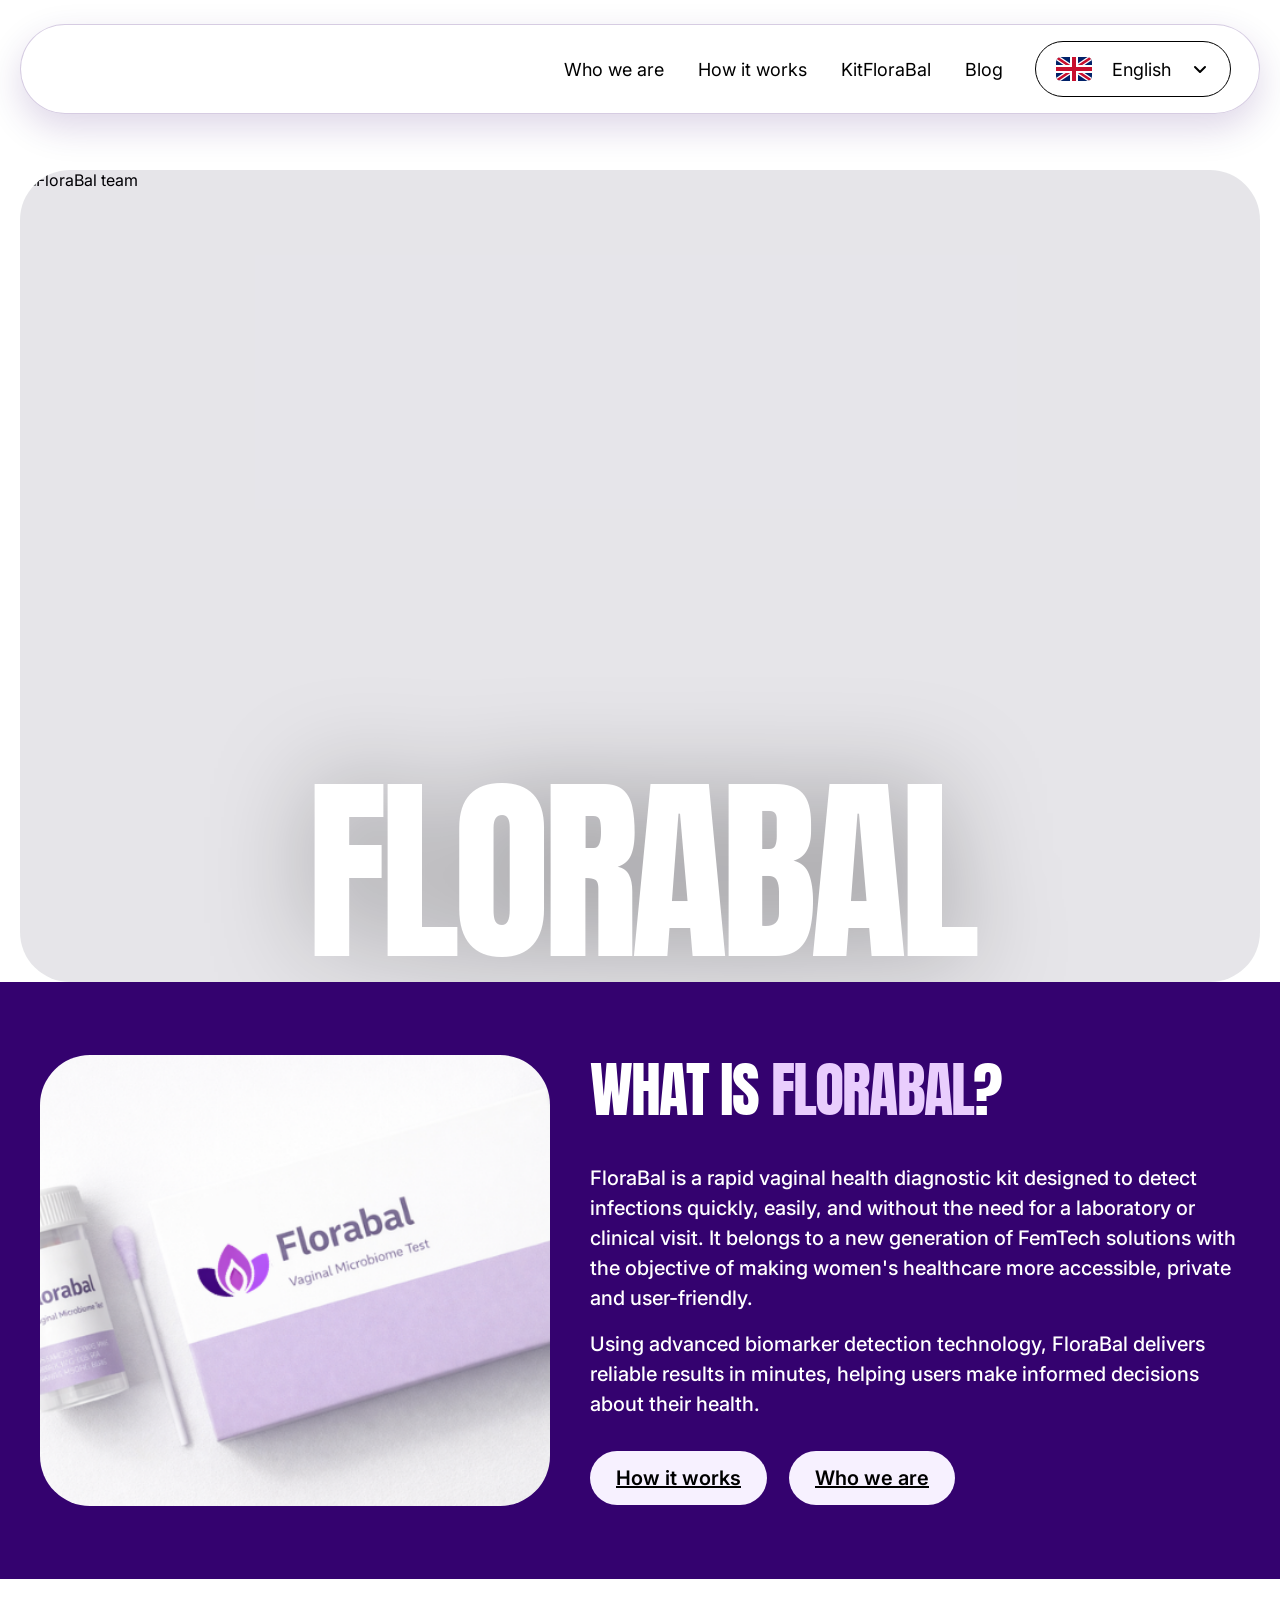
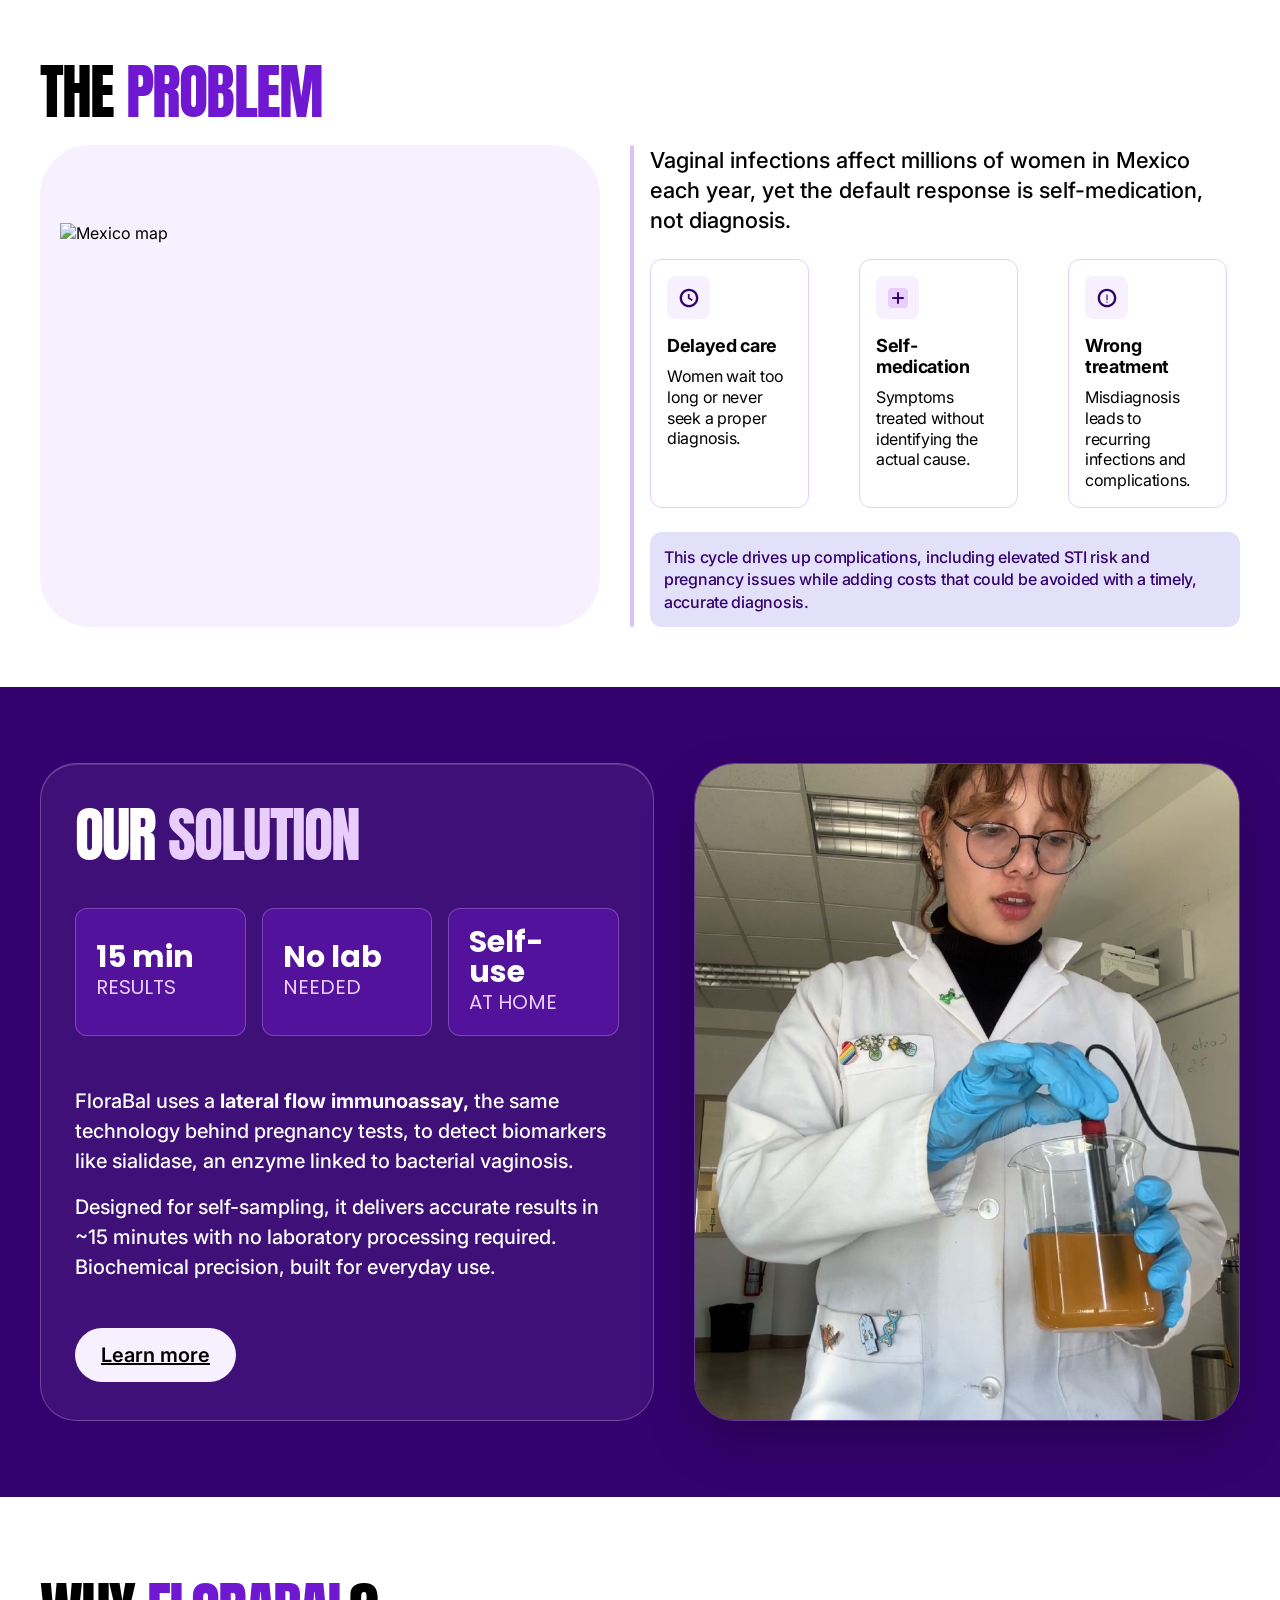
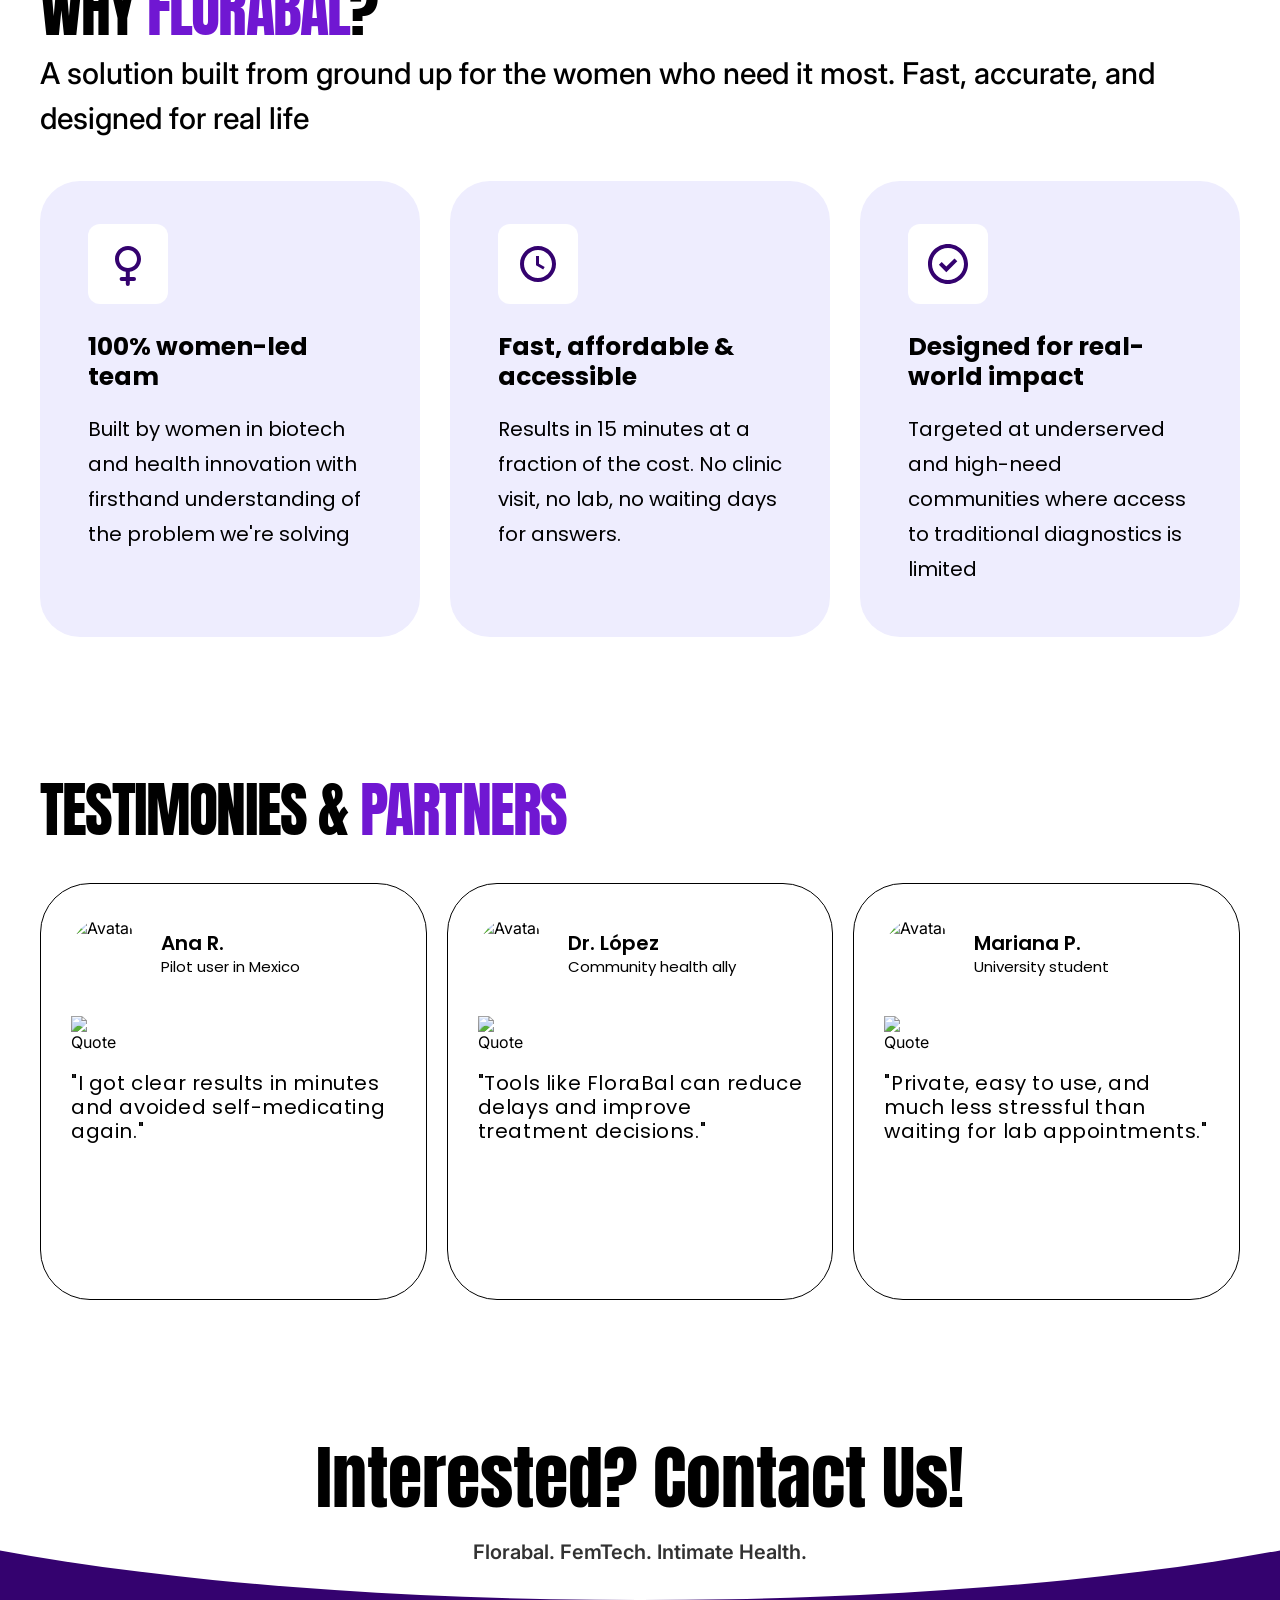
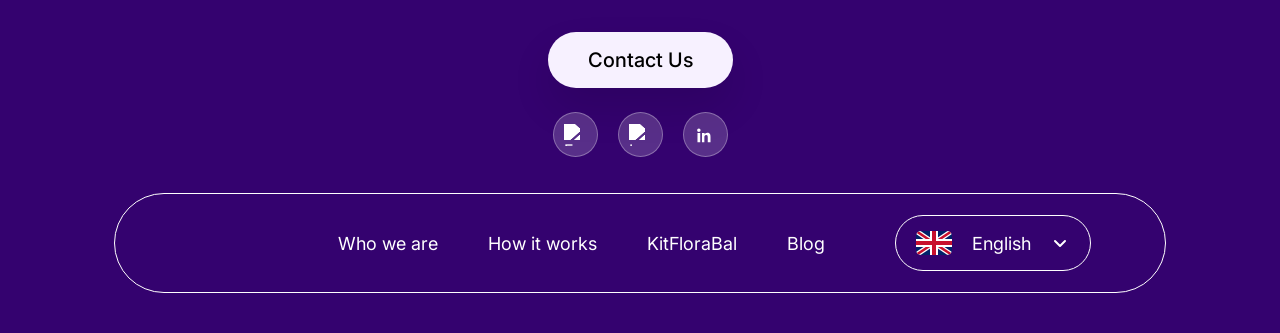
==== index.html @ 1ac49f29 "logo changes" ====
<!DOCTYPE html>
<html lang="en">
<head>
  <meta charset="UTF-8">
  <meta name="viewport" content="width=device-width, initial-scale=1.0">
  <title>FloraBal - FemTech Vaginal Health Diagnostics</title>
  <link rel="stylesheet" href="styles.css">
  <link href="https://fonts.googleapis.com/css2?family=Anton&family=Inter:wght@400;500;600;700&family=Poppins:wght@400;600;700&display=swap" rel="stylesheet">
</head>
<body>
  <!-- =====================================================
       HOW TO REPLACE IMAGES:
       1. Put your image files in the "assets/" folder
       2. Find the <img> tag you want to change
       3. Replace the src="..." value with "assets/your-file-name.jpg"

       Example:
         BEFORE: src="https://www.figma.com/api/mcp/asset/..."
         AFTER:  src="assets/hero-photo.jpg"

       All replaceable images are marked with "IMAGE:" comments below.
       ====================================================== -->

  <!-- ===== Header ===== -->
  <header class="header">
    <nav class="navbar">
      <!--
        LOGO: To replace with your own logo image:
        1. Save your logo as "assets/logo.png" (recommended ~174x44px, transparent PNG)
        2. Replace the <img> src below with "assets/logo.png"
        3. Remove the "logo-img-crop" class and add "logo-img-custom" instead
      -->
      <a href="index.html" class="nav-logo">
        <div class="nav-logo-crop">
          <!-- IMAGE: Header logo — replace src with "assets/logo.png" and remove the crop wrapper -->
          <img src="https://www.figma.com/api/mcp/asset/7f78518b-f1ac-4896-90ff-1c907b80309f" alt="FloraBal Logo" class="logo-img-crop">
        </div>
      </a>
      <button type="button" class="menu-toggle" data-menu-toggle aria-label="Open navigation menu" aria-expanded="false" aria-controls="primary-navigation">
        <span></span>
        <span></span>
        <span></span>
      </button>
      <div class="nav-actions" id="primary-navigation" data-mobile-drawer>
        <ul class="nav-links">
          <li><a href="wip.html" data-i18n="nav.whoWeAre">Who we are</a></li>
          <li><a href="wip.html" data-i18n="nav.howItWorks">How it works</a></li>
          <li><a href="wip.html" data-i18n="nav.kitFloraBal">KitFloraBal</a></li>
          <li><a href="wip.html" data-i18n="nav.blog">Blog</a></li>
        </ul>
        <div class="lang-selector" data-lang-selector>
          <button class="lang-selector-trigger" type="button" data-lang-trigger aria-haspopup="listbox" aria-expanded="false" aria-label="Change language">
            <img src="" alt="UK flag" class="lang-flag" data-lang-current-flag>
            <span class="lang-text" data-i18n="lang.current">English</span>
            <svg class="lang-caret" width="20" height="20" viewBox="0 0 20 20" fill="none">
              <path d="M5 8L10 13L15 8" stroke="currentColor" stroke-width="2" stroke-linecap="round" stroke-linejoin="round"/>
            </svg>
          </button>
          <ul class="lang-menu" role="listbox" aria-label="Language options">
            <li><button type="button" class="lang-option" role="option" data-lang-option data-lang="en"><img src="[data-uri]" alt="UK flag" class="lang-flag" data-lang-option-flag data-lang-flag="en"><span class="lang-option-label">English</span></button></li>
            <li><button type="button" class="lang-option" role="option" data-lang-option data-lang="es"><img src="[data-uri]" alt="Bandera de España" class="lang-flag" data-lang-option-flag data-lang-flag="es"><span class="lang-option-label">Español</span></button></li>
          </ul>
        </div>
      </div>
    </nav>
  </header>
  <div class="mobile-nav-overlay" data-mobile-overlay></div>

  <!-- ===== Hero Section ===== -->
  <section class="hero">
    <div class="hero-image-wrapper">
      <!-- IMAGE: Hero background photo — replace src with "assets/hero.jpg" (recommended ~1400x900px) -->
      <img src="https://www.figma.com/api/mcp/asset/e7e63121-757c-4fe5-afcf-4523e0bb8a30" alt="FloraBal team" class="hero-image">
      <div class="hero-overlay"></div>
      <div class="hero-title-wrapper">
        <h1 class="hero-title" data-text="FLORABAL">FLORABAL</h1>
      </div>
    </div>
  </section>

  <!-- ===== What is FloraBal ===== -->
  <section id="who-we-are" class="what-is">
    <div class="what-is-inner">
      <div class="what-is-image">
        <!-- IMAGE: "What is FloraBal" section photo — replace src with "assets/what-is.jpg" (recommended ~510x451px) -->
        <img src="assets/ProductExample.png" alt="Woman with FloraBal">
      </div>
      <div class="what-is-content">
        <h2 class="section-heading">
          <span class="text-white" data-i18n="whatIs.headingPrefix">WHAT IS</span>
          <span class="text-lilac" data-i18n="whatIs.headingBrand"> FLORABAL</span><span class="text-white" data-i18n="whatIs.headingSuffix">?</span>
        </h2>
        <p class="what-is-text" data-i18n="whatIs.paragraph1">
          FloraBal is a rapid vaginal health diagnostic kit designed to detect infections quickly, easily, and without the need for a laboratory or clinical visit. It belongs to a new generation of FemTech solutions with the objective of making women's healthcare more accessible, private and user-friendly.
        </p>
        <p class="what-is-text" data-i18n="whatIs.paragraph2">
          Using advanced biomarker detection technology, FloraBal delivers reliable results in minutes, helping users make informed decisions about their health.
        </p>
        <div class="what-is-buttons">
          <a href="wip.html" class="btn btn-light" data-i18n="buttons.howItWorks">How it works</a>
          <a href="wip.html" class="btn btn-light" data-i18n="buttons.whoWeAre">Who we are</a>
        </div>
      </div>
    </div>
  </section>

  <!-- ===== The Problem ===== -->
  <section class="problem">
    <div class="problem-inner">
      <h2 class="section-heading problem-heading">
        <span data-i18n="problem.headingPrefix">THE </span><span class="text-purple" data-i18n="problem.headingMain">PROBLEM</span>
      </h2>
      <div class="problem-content">
        <div class="problem-left">
          <!-- IMAGE: Mexico map illustration — replace src with "assets/mexico-map.png" (recommended ~520x326px, transparent PNG) -->
          <img src="https://www.figma.com/api/mcp/asset/177a21dd-252e-421a-aa56-15794533fb72" alt="Mexico map" class="mexico-map">
        </div>
        <div class="problem-right">
          <div class="problem-description">
            <div class="problem-border"></div>
            <div class="problem-text-area">
              <p class="problem-intro" data-i18n="problem.intro">Vaginal infections affect millions of women in Mexico each year, yet the default response is self-medication, not diagnosis.</p>
              <div class="problem-cards">
                <div class="problem-card">
                  <div class="problem-card-icon icon-clock">
                    <svg width="28" height="28" viewBox="0 0 28 28" fill="none">
                      <path d="M14 4.667C8.845 4.667 4.667 8.845 4.667 14S8.845 23.333 14 23.333 23.333 19.155 23.333 14 19.155 4.667 14 4.667zm0 16.333A7 7 0 1114 7a7 7 0 010 14zm.583-11.083h-1.75v4.666l4.084 2.45.875-1.433-3.209-1.9V9.917z" fill="#34026f"/>
                    </svg>
                  </div>
                  <h4 data-i18n="problem.card1.title">Delayed care</h4>
                  <p data-i18n="problem.card1.text">Women wait too long or never seek a proper diagnosis.</p>
                </div>
                <div class="problem-card">
                  <div class="problem-card-icon icon-pill">
                    <svg width="28" height="28" viewBox="0 0 28 28" fill="none">
                      <rect x="4" y="4" width="20" height="20" rx="4" fill="#E9CDFD"/>
                      <path d="M9 14h10M14 9v10" stroke="#34026f" stroke-width="2" stroke-linecap="round"/>
                    </svg>
                  </div>
                  <h4 data-i18n="problem.card2.title">Self-medication</h4>
                  <p data-i18n="problem.card2.text">Symptoms treated without identifying the actual cause.</p>
                </div>
                <div class="problem-card">
                  <div class="problem-card-icon icon-alert">
                    <svg width="28" height="28" viewBox="0 0 28 28" fill="none">
                      <path d="M14 4.667C8.845 4.667 4.667 8.845 4.667 14S8.845 23.333 14 23.333 23.333 19.155 23.333 14 19.155 4.667 14 4.667zm0 16.333A7 7 0 1114 7a7 7 0 010 14zm-.583-3.5h1.166v1.167h-1.166V17.5zm0-7h1.166v5.833h-1.166V10.5z" fill="#34026f"/>
                    </svg>
                  </div>
                  <h4 data-i18n="problem.card3.title">Wrong treatment</h4>
                  <p data-i18n="problem.card3.text">Misdiagnosis leads to recurring infections and complications.</p>
                </div>
              </div>
              <div class="problem-callout">
                <p data-i18n="problem.callout">This cycle drives up complications, including elevated STI risk and pregnancy issues while adding costs that could be avoided with a timely, accurate diagnosis.</p>
              </div>
            </div>
          </div>
        </div>
      </div>
    </div>
  </section>

  <!-- ===== Our Solution ===== -->
  <section id="how-it-works" class="solution">
    <div class="solution-inner">
      <div class="solution-left">
        <h2 class="section-heading">
          <span class="text-white" data-i18n="solution.headingPrefix">OUR </span><span class="text-lilac" data-i18n="solution.headingMain">SOLUTION</span>
        </h2>
        <div class="solution-badges">
          <div class="badge">
            <span class="badge-value" data-i18n="solution.badge1.value">15 min</span>
            <span class="badge-label" data-i18n="solution.badge1.label">RESULTS</span>
          </div>
          <div class="badge">
            <span class="badge-value" data-i18n="solution.badge2.value">No lab</span>
            <span class="badge-label" data-i18n="solution.badge2.label">NEEDED</span>
          </div>
                    <div class="badge">
                                <span class="badge-value" data-i18n="solution.badge3.value">Self-use</span>
                                            <span class="badge-label" data-i18n="solution.badge3.label">AT HOME</span>
                                                      </div>
                                                              </div>
                                                                      <p class="solution-text" data-i18n-html="solution.paragraph1">
                                                                                FloraBal uses a <strong>lateral flow immunoassay,</strong> the same technology behind pregnancy tests, to detect biomarkers like sialidase, an enzyme linked to bacterial vaginosis.
        </p>
        <p class="solution-text" data-i18n="solution.paragraph2">
          Designed for self-sampling, it delivers accurate results in ~15 minutes with no laboratory processing required. Biochemical precision, built for everyday use.
        </p>
        <a href="wip.html" class="btn btn-light" data-i18n="buttons.learnMore">Learn more</a>
      </div>
      <div class="solution-right">
        <!-- IMAGE: Solution section photo — replace src with "assets/solution.jpg" (recommended ~510x451px) -->
        <img src="assets/SciencePhoto2.jpeg" alt="FloraBal product" class="solution-image">
      </div>
    </div>
  </section>

  <!-- ===== Why FloraBal ===== -->
  <section class="why-florabal">
    <div class="why-inner">
      <h2 class="section-heading why-heading">
        <span data-i18n="why.headingPrefix">WHY </span><span class="text-purple" data-i18n="why.headingBrand">FLORABAL</span><span data-i18n="why.headingSuffix">?</span>
      </h2>
      <p class="why-subtitle" data-i18n="why.subtitle">A solution built from ground up for the women who need it most. Fast, accurate, and designed for real life</p>
      <div class="why-cards">
        <div class="why-card">
          <div class="why-card-icon">
            <svg width="52" height="52" viewBox="0 0 52 52" fill="none">
              <path d="M26 8c-7.2 0-13 5.8-13 13 0 6.4 4.6 11.8 10.8 12.8V39h-4.2a2 2 0 100 4h4.2v3a2 2 0 104 0v-3H32a2 2 0 100-4h-4.2v-5.2C34.4 32.8 39 27.4 39 21c0-7.2-5.8-13-13-13zm0 4c5 0 9 4 9 9s-4 9-9 9-9-4-9-9 4-9 9-9z" fill="#34026f"/>
            </svg>
          </div>
          <h3 data-i18n="why.card1.title">100% women-led team</h3>
          <p data-i18n="why.card1.text">Built by women in biotech and health innovation with firsthand understanding of the problem we're solving</p>
        </div>
        <div class="why-card">
          <div class="why-card-icon">
            <svg width="52" height="52" viewBox="0 0 52 52" fill="none">
              <path d="M26 8C16.06 8 8 16.06 8 26s8.06 18 18 18 18-8.06 18-18S35.94 8 26 8zm0 32c-7.73 0-14-6.27-14-14s6.27-14 14-14 14 6.27 14 14-6.27 14-14 14zm1-22h-3v9.2l7.2 4.3 1.5-2.5-5.7-3.3V18z" fill="#34026f"/>
            </svg>
          </div>
          <h3 data-i18n="why.card2.title">Fast, affordable & accessible</h3>
          <p data-i18n="why.card2.text">Results in 15 minutes at a fraction of the cost. No clinic visit, no lab, no waiting days for answers.</p>
        </div>
        <div class="why-card">
          <div class="why-card-icon">
            <svg width="52" height="52" viewBox="0 0 52 52" fill="none">
              <path d="M26 6C14.95 6 6 14.95 6 26s8.95 20 20 20 20-8.95 20-20S37.05 6 26 6zm0 36c-8.84 0-16-7.16-16-16S17.16 10 26 10s16 7.16 16 16-7.16 16-16 16zm-1.7-7.8l-7.4-7.4 2.8-2.8 4.6 4.6 8.2-8.2 2.8 2.8-11 11z" fill="#34026f"/>
            </svg>
          </div>
          <h3 data-i18n="why.card3.title">Designed for real-world impact</h3>
          <p data-i18n="why.card3.text">Targeted at underserved and high-need communities where access to traditional diagnostics is limited</p>
        </div>
      </div>
    </div>
  </section>

  <!-- ===== Testimonies & Partners ===== -->
  <section class="testimonies">
    <div class="testimonies-inner">
      <h2 class="section-heading testimonies-heading">
        <span data-i18n="testimonies.headingPrefix">TESTIMONIES & </span><span class="text-purple" data-i18n="testimonies.headingMain">PARTNERS</span>
      </h2>
      <div class="testimonial-cards">
        <div class="testimonial-card">
          <div class="testimonial-header">
            <!-- IMAGE: Testimonial avatar 1 — replace src with "assets/avatar-1.jpg" (recommended 70x70px, square) -->
            <img src="https://www.figma.com/api/mcp/asset/9bbbc492-7c27-498e-abf9-5b3d4dbd0f7d" alt="Avatar" class="testimonial-avatar">
            <div class="testimonial-info">
              <h4 data-i18n="testimonies.card1.name">Lorem ipsum</h4>
              <p data-i18n="testimonies.card1.role">Lorem ipsum dolor sit amet</p>
            </div>
          </div>
          <div class="testimonial-quote-icon">
            <!-- IMAGE: Quote icon — replace src with "assets/quote-icon.png" if desired -->
            <img src="https://www.figma.com/api/mcp/asset/a709aac0-23e5-418b-82ff-71d4adf0f937" alt="Quote">
          </div>
          <p class="testimonial-text" data-i18n="testimonies.card1.quote">"Lorem ipsum dolor sit amet consectetur adipiscing, elit morbi imperdiet, Lorem ipsum dolor sit amet consectetur adipiscing, elit morbi imperdiet"</p>
        </div>
        <div class="testimonial-card">
          <div class="testimonial-header">
            <!-- IMAGE: Testimonial avatar 2 — replace src with "assets/avatar-2.jpg" (recommended 70x70px, square) -->
            <img src="https://www.figma.com/api/mcp/asset/9bbbc492-7c27-498e-abf9-5b3d4dbd0f7d" alt="Avatar" class="testimonial-avatar">
            <div class="testimonial-info">
              <h4 data-i18n="testimonies.card2.name">Lorem ipsum</h4>
              <p data-i18n="testimonies.card2.role">Lorem ipsum dolor sit amet</p>
            </div>
          </div>
          <div class="testimonial-quote-icon">
            <img src="https://www.figma.com/api/mcp/asset/a709aac0-23e5-418b-82ff-71d4adf0f937" alt="Quote">
          </div>
          <p class="testimonial-text" data-i18n="testimonies.card2.quote">"Lorem ipsum dolor sit amet consectetur adipiscing, elit morbi imperdiet, Lorem ipsum dolor sit amet consectetur adipiscing, elit morbi imperdiet"</p>
        </div>
        <div class="testimonial-card">
          <div class="testimonial-header">
            <!-- IMAGE: Testimonial avatar 3 — replace src with "assets/avatar-3.jpg" (recommended 70x70px, square) -->
            <img src="https://www.figma.com/api/mcp/asset/9bbbc492-7c27-498e-abf9-5b3d4dbd0f7d" alt="Avatar" class="testimonial-avatar">
            <div class="testimonial-info">
              <h4 data-i18n="testimonies.card3.name">Lorem ipsum</h4>
              <p data-i18n="testimonies.card3.role">Lorem ipsum dolor sit amet</p>
            </div>
          </div>
          <div class="testimonial-quote-icon">
            <img src="https://www.figma.com/api/mcp/asset/a709aac0-23e5-418b-82ff-71d4adf0f937" alt="Quote">
          </div>
          <p class="testimonial-text" data-i18n="testimonies.card3.quote">"Lorem ipsum dolor sit amet consectetur adipiscing, elit morbi imperdiet, Lorem ipsum dolor sit amet consectetur adipiscing, elit morbi imperdiet"</p>
        </div>
      </div>
    </div>
  </section>

  <!-- ===== Footer / Contact Section ===== -->
  <!--
    Footer layout: Dark purple flat background covers the full area.
    A large white ellipse sits on top half, creating a crescent-moon transition.
    Text + button sit on the white ellipse area, social icons on the purple area.
  -->
  <footer class="footer-section">
    <!-- White ellipse crescent overlapping the top -->
    <div class="footer-white-ellipse"></div>
    <!-- Content on top of everything -->
    <div class="footer-content">
      <div class="footer-top-content">
        <h2 class="footer-heading" data-i18n="footer.heading">Interested? Contact Us!</h2>
        <p class="footer-subtext" data-i18n="footer.subtext">Florabal. FemTech. Intimate Health.</p>
      </div>
      <div class="footer-bottom-content">
        <a href="wip.html" class="btn-contact" data-i18n="buttons.contactUs">Contact Us</a>
        <div class="social-icons">
          <!-- IMAGE: Social icon — Facebook. Replace src with "assets/facebook.png" -->
          <a href="wip.html" class="social-link" aria-label="Facebook">
            <img src="https://www.figma.com/api/mcp/asset/e11e60f7-cea5-4b89-84c3-7c060d183990" alt="Facebook">
          </a>
          <!-- IMAGE: Social icon — Instagram. Replace src with "assets/instagram.png" -->
          <a href="wip.html" class="social-link" aria-label="Instagram">
            <img src="https://www.figma.com/api/mcp/asset/6de7e89c-67b3-40a7-8d57-e73ece543006" alt="Instagram">
          </a>
          <!-- IMAGE: Social icon — LinkedIn. Replace src with "assets/linkedin.png" -->
          <a href="wip.html" class="social-link" aria-label="LinkedIn">
            <svg width="24" height="24" viewBox="0 0 24 24" fill="none" aria-hidden="true">
              <path d="M5.3 8.6a1.9 1.9 0 1 1 0-3.8 1.9 1.9 0 0 1 0 3.8ZM3.8 20V9.8h3V20h-3Zm4.9 0V9.8h2.9v1.4h.1c.4-.8 1.4-1.6 2.8-1.6 3 0 3.5 2 3.5 4.5V20h-3v-5.1c0-1.2 0-2.8-1.7-2.8s-2 1.3-2 2.7V20h-2.9Z"/>
            </svg>
          </a>
        </div>
      </div>
    </div>

    <!-- ===== Bottom Nav (inside footer so it sits on the purple bg) ===== -->
    <nav class="bottom-nav">
      <div class="bottom-nav-inner">
        <!-- IMAGE: Bottom nav logo (flower icon only) — replace src with "assets/logo-icon.png" -->
        <a href="index.html" class="bottom-nav-logo">
          <div class="bottom-nav-logo-crop">
            <img src="https://www.figma.com/api/mcp/asset/dd02a08c-ef44-49fe-b847-50de80b6694a" alt="FloraBal" class="bottom-logo-img-crop">
          </div>
        </a>
        <ul class="bottom-nav-links">
          <li><a href="wip.html" data-i18n="nav.whoWeAre">Who we are</a></li>
          <li><a href="wip.html" data-i18n="nav.howItWorks">How it works</a></li>
          <li><a href="wip.html" data-i18n="nav.kitFloraBal">KitFloraBal</a></li>
          <li><a href="wip.html" data-i18n="nav.blog">Blog</a></li>
        </ul>
        <div class="lang-selector lang-selector-dark" data-lang-selector>
          <button class="lang-selector-trigger" type="button" data-lang-trigger aria-haspopup="listbox" aria-expanded="false" aria-label="Change language">
            <img src="" alt="UK flag" class="lang-flag" data-lang-current-flag>
            <span class="lang-text" data-i18n="lang.current">English</span>
            <svg class="lang-caret" width="20" height="20" viewBox="0 0 20 20" fill="none">
              <path d="M5 8L10 13L15 8" stroke="currentColor" stroke-width="2" stroke-linecap="round" stroke-linejoin="round"/>
            </svg>
          </button>
          <ul class="lang-menu" role="listbox" aria-label="Language options">
            <li><button type="button" class="lang-option" role="option" data-lang-option data-lang="en"><img src="[data-uri]" alt="UK flag" class="lang-flag" data-lang-option-flag data-lang-flag="en"><span class="lang-option-label">English</span></button></li>
            <li><button type="button" class="lang-option" role="option" data-lang-option data-lang="es"><img src="[data-uri]" alt="Bandera de España" class="lang-flag" data-lang-option-flag data-lang-flag="es"><span class="lang-option-label">Español</span></button></li>
          </ul>
        </div>
      </div>
    </nav>
  </footer>
  <script>
    const translations = {
      en: {
        'lang.current': 'English',
        'nav.whoWeAre': 'Who we are',
        'nav.howItWorks': 'How it works',
        'nav.kitFloraBal': 'KitFloraBal',
        'nav.blog': 'Blog',
        'whatIs.headingPrefix': 'WHAT IS',
        'whatIs.headingBrand': ' FLORABAL',
        'whatIs.headingSuffix': '?',
        'whatIs.paragraph1': "FloraBal is a rapid vaginal health diagnostic kit designed to detect infections quickly, easily, and without the need for a laboratory or clinical visit. It belongs to a new generation of FemTech solutions with the objective of making women's healthcare more accessible, private and user-friendly.",
        'whatIs.paragraph2': 'Using advanced biomarker detection technology, FloraBal delivers reliable results in minutes, helping users make informed decisions about their health.',
        'buttons.howItWorks': 'How it works',
        'buttons.whoWeAre': 'Who we are',
        'problem.headingPrefix': 'THE ',
        'problem.headingMain': 'PROBLEM',
        'problem.intro': 'Vaginal infections affect millions of women in Mexico each year, yet the default response is self-medication, not diagnosis.',
        'problem.card1.title': 'Delayed care',
        'problem.card1.text': 'Women wait too long or never seek a proper diagnosis.',
        'problem.card2.title': 'Self-medication',
        'problem.card2.text': 'Symptoms treated without identifying the actual cause.',
        'problem.card3.title': 'Wrong treatment',
        'problem.card3.text': 'Misdiagnosis leads to recurring infections and complications.',
        'problem.callout': 'This cycle drives up complications, including elevated STI risk and pregnancy issues while adding costs that could be avoided with a timely, accurate diagnosis.',
        'solution.headingPrefix': 'OUR ',
        'solution.headingMain': 'SOLUTION',
        'solution.badge1.value': '15 min',
        'solution.badge1.label': 'RESULTS',
        'solution.badge2.value': 'No lab',
        'solution.badge2.label': 'NEEDED',
        'solution.badge3.value': 'Self-use',
        'solution.badge3.label': 'AT HOME',
        'solution.paragraph1': 'FloraBal uses a <strong>lateral flow immunoassay,</strong> the same technology behind pregnancy tests, to detect biomarkers like sialidase, an enzyme linked to bacterial vaginosis.',
        'solution.paragraph2': 'Designed for self-sampling, it delivers accurate results in ~15 minutes with no laboratory processing required. Biochemical precision, built for everyday use.',
        'buttons.learnMore': 'Learn more',
        'why.headingPrefix': 'WHY ',
        'why.headingBrand': 'FLORABAL',
        'why.headingSuffix': '?',
        'why.subtitle': 'A solution built from ground up for the women who need it most. Fast, accurate, and designed for real life',
        'why.card1.title': '100% women-led team',
        'why.card1.text': "Built by women in biotech and health innovation with firsthand understanding of the problem we're solving",
        'why.card2.title': 'Fast, affordable & accessible',
        'why.card2.text': 'Results in 15 minutes at a fraction of the cost. No clinic visit, no lab, no waiting days for answers.',
        'why.card3.title': 'Designed for real-world impact',
        'why.card3.text': 'Targeted at underserved and high-need communities where access to traditional diagnostics is limited',
        'testimonies.headingPrefix': 'TESTIMONIES & ',
        'testimonies.headingMain': 'PARTNERS',
        'testimonies.card1.name': 'Ana R.',
        'testimonies.card1.role': 'Pilot user in Mexico',
        'testimonies.card1.quote': '"I got clear results in minutes and avoided self-medicating again."',
        'testimonies.card2.name': 'Dr. López',
        'testimonies.card2.role': 'Community health ally',
        'testimonies.card2.quote': '"Tools like FloraBal can reduce delays and improve treatment decisions."',
        'testimonies.card3.name': 'Mariana P.',
        'testimonies.card3.role': 'University student',
        'testimonies.card3.quote': '"Private, easy to use, and much less stressful than waiting for lab appointments."',
        'footer.heading': 'Interested? Contact Us!',
        'footer.subtext': 'Florabal. FemTech. Intimate Health.',
        'buttons.contactUs': 'Contact Us'
      },
      es: {
        'lang.current': 'Español',
        'nav.whoWeAre': 'Quiénes somos',
        'nav.howItWorks': 'Cómo funciona',
        'nav.kitFloraBal': 'KitFloraBal',
        'nav.blog': 'Blog',
        'whatIs.headingPrefix': '¿QUÉ ES',
        'whatIs.headingBrand': ' FLORABAL',
        'whatIs.headingSuffix': '?',
        'whatIs.paragraph1': 'FloraBal es un kit rápido de diagnóstico de salud vaginal diseñado para detectar infecciones de forma rápida, sencilla y sin necesidad de laboratorio ni visita clínica. Pertenece a una nueva generación de soluciones FemTech con el objetivo de hacer la salud de la mujer más accesible, privada y fácil de usar.',
        'whatIs.paragraph2': 'Usando tecnología avanzada de detección de biomarcadores, FloraBal ofrece resultados confiables en minutos, ayudando a tomar decisiones informadas sobre la salud.',
        'buttons.howItWorks': 'Cómo funciona',
        'buttons.whoWeAre': 'Quiénes somos',
        'problem.headingPrefix': 'EL ',
        'problem.headingMain': 'PROBLEMA',
        'problem.intro': 'Las infecciones vaginales afectan a millones de mujeres en México cada año, pero la respuesta por defecto suele ser la automedicación, no el diagnóstico.',
        'problem.card1.title': 'Atención tardía',
        'problem.card1.text': 'Las mujeres esperan demasiado o nunca buscan un diagnóstico adecuado.',
        'problem.card2.title': 'Automedicación',
        'problem.card2.text': 'Se tratan síntomas sin identificar la causa real.',
        'problem.card3.title': 'Tratamiento incorrecto',
        'problem.card3.text': 'Un mal diagnóstico provoca infecciones recurrentes y complicaciones.',
        'problem.callout': 'Este ciclo aumenta las complicaciones, incluido un mayor riesgo de ITS y problemas en el embarazo, además de costos evitables con un diagnóstico oportuno y preciso.',
        'solution.headingPrefix': 'NUESTRA ',
        'solution.headingMain': 'SOLUCIÓN',
        'solution.badge1.value': '15 min',
        'solution.badge1.label': 'RESULTADOS',
        'solution.badge2.value': 'Sin lab',
        'solution.badge2.label': 'NECESARIO',
        'solution.badge3.value': 'Autouso',
        'solution.badge3.label': 'EN CASA',
        'solution.paragraph1': 'FloraBal utiliza un <strong>inmunoensayo de flujo lateral,</strong> la misma tecnología de las pruebas de embarazo, para detectar biomarcadores como la sialidasa, una enzima asociada a la vaginosis bacteriana.',
        'solution.paragraph2': 'Diseñado para autotoma, entrega resultados precisos en ~15 minutos sin procesamiento de laboratorio. Precisión bioquímica, pensada para el día a día.',
        'buttons.learnMore': 'Conoce más',
        'why.headingPrefix': '¿POR QUÉ ',
        'why.headingBrand': 'FLORABAL',
        'why.headingSuffix': '?',
        'why.subtitle': 'Una solución creada desde cero para las mujeres que más la necesitan. Rápida, precisa y diseñada para la vida real.',
        'why.card1.title': 'Equipo 100% liderado por mujeres',
        'why.card1.text': 'Creado por mujeres en biotecnología e innovación en salud con comprensión directa del problema que resolvemos.',
        'why.card2.title': 'Rápido, accesible y asequible',
        'why.card2.text': 'Resultados en 15 minutos por una fracción del costo. Sin clínica, sin laboratorio, sin esperar días por respuestas.',
        'why.card3.title': 'Diseñado para impacto real',
        'why.card3.text': 'Enfocado en comunidades con alta necesidad y poco acceso a diagnósticos tradicionales.',
        'testimonies.headingPrefix': 'TESTIMONIOS Y ',
        'testimonies.headingMain': 'ALIADOS',
        'testimonies.card1.name': 'Ana R.',
        'testimonies.card1.role': 'Usuaria piloto en México',
        'testimonies.card1.quote': '"Obtuve resultados claros en minutos y dejé de automedicarme."',
        'testimonies.card2.name': 'Dra. López',
        'testimonies.card2.role': 'Aliada de salud comunitaria',
        'testimonies.card2.quote': '"Herramientas como FloraBal pueden reducir retrasos y mejorar decisiones de tratamiento."',
        'testimonies.card3.name': 'Mariana P.',
        'testimonies.card3.role': 'Estudiante universitaria',
        'testimonies.card3.quote': '"Privado, fácil de usar y mucho menos estresante que esperar citas de laboratorio."',
        'footer.heading': '¿Interesada? ¡Contáctanos!',
        'footer.subtext': 'Florabal. FemTech. Salud íntima.',
        'buttons.contactUs': 'Contáctanos'
      }
    };

    const flagByLanguage = {
      en: "<svg xmlns='http://www.w3.org/2000/svg' viewBox='0 0 36 24'><rect width='36' height='24' fill='#012169'/><path d='M0 0l36 24M36 0L0 24' stroke='#fff' stroke-width='5'/><path d='M0 0l36 24M36 0L0 24' stroke='#C8102E' stroke-width='2.5'/><path d='M18 0v24M0 12h36' stroke='#fff' stroke-width='8'/><path d='M18 0v24M0 12h36' stroke='#C8102E' stroke-width='4'/></svg>",
      es: "<svg xmlns='http://www.w3.org/2000/svg' viewBox='0 0 36 24'><rect width='36' height='24' fill='#c60b1e'/><rect y='6' width='36' height='12' fill='#ffc400'/></svg>"
    };

    const selectorElements = document.querySelectorAll('[data-lang-selector]');
    const optionFlagElements = document.querySelectorAll('[data-lang-option-flag]');
    const storageKey = 'florabal-language';
    const menuToggle = document.querySelector('[data-menu-toggle]');
    const mobileDrawer = document.querySelector('[data-mobile-drawer]');
    const mobileOverlay = document.querySelector('[data-mobile-overlay]');
    const mobileMenuLinks = document.querySelectorAll('.nav-links a');
    const heroTitle = document.querySelector('.hero-title');

    function applyLanguage(language) {
      const selectedLanguage = translations[language] ? language : 'en';
      const languageMap = translations[selectedLanguage];

      document.documentElement.lang = selectedLanguage;

      document.querySelectorAll('[data-i18n]').forEach((element) => {
        const key = element.getAttribute('data-i18n');
        if (languageMap[key]) {
          element.textContent = languageMap[key];
        }
      });

      document.querySelectorAll('[data-i18n-html]').forEach((element) => {
        const key = element.getAttribute('data-i18n-html');
        if (languageMap[key]) {
          element.innerHTML = languageMap[key];
        }
      });

      selectorElements.forEach((selector) => {
        const flag = selector.querySelector('[data-lang-current-flag]');
        if (flag) {
          flag.src = `data:image/svg+xml,${encodeURIComponent(flagByLanguage[selectedLanguage])}`;
          flag.alt = selectedLanguage === 'es' ? 'Bandera de España' : 'UK flag';
        }
      });

      localStorage.setItem(storageKey, selectedLanguage);
    }

    function hydrateLanguageOptionFlags() {
      optionFlagElements.forEach((flag) => {
        const optionLanguage = flag.getAttribute('data-lang-flag');
        if (optionLanguage && flagByLanguage[optionLanguage]) {
          flag.src = `data:image/svg+xml,${encodeURIComponent(flagByLanguage[optionLanguage])}`;
        }
      });
    }

    function closeAllMenus() {
      selectorElements.forEach((selector) => {
        selector.classList.remove('is-open');
        const trigger = selector.querySelector('[data-lang-trigger]');
        if (trigger) {
          trigger.setAttribute('aria-expanded', 'false');
        }
      });
    }

    function closeMobileNavigation() {
      document.body.classList.remove('nav-open');
      if (menuToggle) {
        menuToggle.setAttribute('aria-expanded', 'false');
        menuToggle.setAttribute('aria-label', 'Open navigation menu');
      }
    }

    function toggleMobileNavigation() {
      const willOpen = !document.body.classList.contains('nav-open');
      document.body.classList.toggle('nav-open', willOpen);
      if (menuToggle) {
        menuToggle.setAttribute('aria-expanded', String(willOpen));
        menuToggle.setAttribute('aria-label', willOpen ? 'Close navigation menu' : 'Open navigation menu');
      }
      if (!willOpen) {
        closeAllMenus();
      }
    }

    selectorElements.forEach((selector) => {
      const trigger = selector.querySelector('[data-lang-trigger]');
      const options = selector.querySelectorAll('[data-lang-option]');

      trigger?.addEventListener('click', (event) => {
        event.stopPropagation();
        const willOpen = !selector.classList.contains('is-open');
        closeAllMenus();
        if (willOpen) {
          selector.classList.add('is-open');
          trigger.setAttribute('aria-expanded', 'true');
        }
      });

      options.forEach((option) => {
        option.addEventListener('click', (event) => {
          event.preventDefault();
          event.stopPropagation();
          const selectedLanguage = option.getAttribute('data-lang');
          if (selectedLanguage) {
            applyLanguage(selectedLanguage);
          }
          closeAllMenus();
        });
      });
    });

    menuToggle?.addEventListener('click', (event) => {
      event.stopPropagation();
      toggleMobileNavigation();
    });

    mobileDrawer?.addEventListener('click', (event) => {
      event.stopPropagation();
    });

    mobileOverlay?.addEventListener('click', closeMobileNavigation);

    mobileMenuLinks.forEach((link) => {
      link.addEventListener('click', closeMobileNavigation);
    });

    document.addEventListener('click', closeAllMenus);
    document.addEventListener('keydown', (event) => {
      if (event.key === 'Escape') {
        closeMobileNavigation();
        closeAllMenus();
      }
    });

    window.addEventListener('resize', () => {
      if (window.innerWidth > 768) {
        closeMobileNavigation();
      }
    });

    if (heroTitle) {
      heroTitle.addEventListener('mousemove', (event) => {
        const rect = heroTitle.getBoundingClientRect();
        const xPercent = ((event.clientX - rect.left) / rect.width) * 100;
        const yPercent = ((event.clientY - rect.top) / rect.height) * 100;
        heroTitle.style.setProperty('--glow-x', `${xPercent}%`);
        heroTitle.style.setProperty('--glow-y', `${yPercent}%`);
      });

      heroTitle.addEventListener('mouseleave', () => {
        heroTitle.style.setProperty('--glow-x', '50%');
        heroTitle.style.setProperty('--glow-y', '50%');
      });
    }

    hydrateLanguageOptionFlags();
    applyLanguage(localStorage.getItem(storageKey) || 'en');
  </script>
</body>
</html>
---- styles.css ----
/* ===== Reset & Base ===== */
*, *::before, *::after {
  margin: 0;
  padding: 0;
  box-sizing: border-box;
}

:root {
  --purple: #7017D2;
  --dark-purple: #34026f;
  --lilac: #F7F1FF;
  --light-lilac: #E9CDFD;
  --card-bg: #EEEDFE;
  --white: #FFFFFF;
  --black: #000000;
  --badge-bg: rgba(112, 23, 210, 0.41);
  --callout-bg: rgba(206, 203, 246, 0.57);
  --social-circle-bg: rgba(255, 255, 255, 0.18);
}

html {
  scroll-behavior: smooth;
}

body {
  font-family: 'Inter', sans-serif;
  color: var(--black);
  background: var(--white);
  overflow-x: hidden;
}

a {
  text-decoration: none;
  color: inherit;
}

ul {
  list-style: none;
}

img {
  max-width: 100%;
  display: block;
}

/* ===== Typography ===== */
.section-heading {
  font-family: 'Anton', sans-serif;
  font-size: 90px;
  letter-spacing: -1.8px;
  line-height: 1.1;
  font-weight: 400;
}

.text-white { color: var(--white); }
.text-lilac { color: var(--light-lilac); }
.text-purple { color: var(--purple); }

/* ===== Buttons ===== */
.btn {
  display: inline-flex;
  align-items: center;
  justify-content: center;
  padding: 8px 26px;
  height: 54px;
  border-radius: 50px;
  font-family: 'Inter', sans-serif;
  font-weight: 600;
  font-size: 20px;
  text-decoration: underline;
  color: var(--black);
  background: var(--lilac);
  cursor: pointer;
  border: none;
  transition: opacity 0.2s;
}

.btn:hover {
  opacity: 0.85;
}

/* ===== Header / Navbar ===== */
.header {
  position: relative;
  width: 1248px;
  z-index: 100;
  margin: 24px auto 0;
}

.navbar {
  display: flex;
  align-items: center;
  justify-content: space-between;
  background: rgba(255, 255, 255, 0.96);
  border: 1px solid rgba(52, 2, 111, 0.2);
  border-radius: 50px;
  padding: 16px 28px;
  min-height: 88px;
  box-shadow: 0 14px 36px rgba(52, 2, 111, 0.16);
  backdrop-filter: blur(8px);
}

.nav-actions {
  display: flex;
  align-items: center;
  gap: 32px;
}

/* Logo: uses sprite-crop from Figma asset */
.nav-logo {
  flex-shrink: 0;
  text-decoration: none;
}

.nav-logo-crop {
  width: 174px;
  height: 44px;
  position: relative;
  overflow: hidden;
}

.logo-img-crop {
  position: absolute;
  width: 515.56%;
  max-width: none;
  left: -399.34%;
  top: -145.56%;
}

/* If you replace the logo with your own image file, use this class instead: */
.logo-img-custom {
  height: 44px;
  width: auto;
}

.nav-links {
  display: flex;
  align-items: center;
  gap: 34px;
}

.nav-links a {
  font-size: 18px;
  font-weight: 400;
  color: var(--black);
  transition: color 0.2s;
}

.nav-links a:hover {
  color: var(--purple);
}

.lang-selector {
  position: relative;
  width: 196px;
}

.lang-selector-trigger {
  display: flex;
  align-items: center;
  gap: 8px;
  width: 100%;
  border: 1px solid var(--black);
  border-radius: 50px;
  padding: 12px 20px;
  height: 56px;
  cursor: pointer;
  background: var(--white);
  color: var(--black);
  font: inherit;
}

.lang-flag {
  width: 36px;
  height: 24px;
  border-radius: 5px;
  object-fit: cover;
}

.lang-text {
  font-size: 18px;
  flex: 1;
  text-align: center;
  white-space: nowrap;
}

.lang-caret {
  width: 20px;
  height: 20px;
  transition: transform 0.2s ease;
}

.lang-selector.is-open .lang-caret {
  transform: rotate(180deg);
}

.lang-menu {
  position: absolute;
  top: calc(100% + 8px);
  left: 0;
  right: 0;
  border: 1px solid var(--black);
  border-radius: 18px;
  background: var(--white);
  padding: 8px;
  list-style: none;
  display: none;
  z-index: 30;
}

.lang-selector.is-open .lang-menu {
  display: block;
}

.lang-option {
  width: 100%;
  border: none;
  background: transparent;
  border-radius: 12px;
  padding: 8px 10px;
  display: flex;
  align-items: center;
  gap: 10px;
  cursor: pointer;
  font: inherit;
}

.lang-option:hover,
.lang-option:focus-visible {
  background: var(--lilac);
  outline: none;
}

.lang-option-label {
  font-size: 16px;
  line-height: 1.2;
}

.lang-option .lang-flag {
  width: 28px;
  height: 19px;
}

.menu-toggle,
.mobile-nav-overlay {
  display: none;
}

.menu-toggle {
  align-items: center;
  justify-content: center;
  flex-direction: column;
  gap: 5px;
  width: 48px;
  height: 48px;
  border-radius: 16px;
  border: 1px solid rgba(52, 2, 111, 0.25);
  background: var(--white);
  cursor: pointer;
}

.menu-toggle span {
  display: block;
  width: 22px;
  height: 2px;
  background: var(--dark-purple);
  transition: transform 0.2s ease, opacity 0.2s ease;
}

body.nav-open .menu-toggle span:nth-child(1) {
  transform: translateY(7px) rotate(45deg);
}

body.nav-open .menu-toggle span:nth-child(2) {
  opacity: 0;
}

body.nav-open .menu-toggle span:nth-child(3) {
  transform: translateY(-7px) rotate(-45deg);
}

/* ===== Hero ===== */
.hero {
  padding: 56px 96px 75px;
  max-width: 1440px;
  margin: 0 auto;
}

.hero-image-wrapper {
  position: relative;
  width: 100%;
  height: 812px;
  border-radius: 50px;
  overflow: hidden;
}

.hero-image {
  width: 100%;
  height: 100%;
  object-fit: cover;
}

.hero-overlay {
  position: absolute;
  inset: 0;
  background: rgba(14, 0, 47, 0.1);
}

.hero-title-wrapper {
  position: absolute;
  bottom: 0;
  left: 50%;
  transform: translateX(-50%);
  display: flex;
  align-items: center;
  justify-content: center;
  padding: 10px;
  filter: drop-shadow(0 0 50px rgba(0, 0, 0, 0.3));
}

.hero-title {
  font-family: 'Anton', sans-serif;
  font-size: 350px;
  color: var(--white);
  letter-spacing: -7px;
  line-height: 1;
  text-align: center;
  font-weight: 400;
  position: relative;
  display: inline-block;
  --glow-x: 50%;
  --glow-y: 50%;
}

.hero-title::after {
  content: attr(data-text);
  position: absolute;
  inset: 0;
  color: transparent;
  pointer-events: none;
  background: radial-gradient(
    circle 200px at var(--glow-x) var(--glow-y),
    rgba(247, 235, 255, 1) 0%,
    rgba(239, 220, 255, 0.7) 28%,
    rgba(239, 220, 255, 0.22) 52%,
    rgba(239, 220, 255, 0) 75%
  );
  -webkit-background-clip: text;
  background-clip: text;
  opacity: 0;
  transition: opacity 0.25s ease;
}

.hero-title:hover::after {
  opacity: 1;
}

/* ===== What is FloraBal ===== */
.what-is {
  background: var(--dark-purple);
  padding: 73px 0;
}

.what-is-inner {
  max-width: 1440px;
  margin: 0 auto;
  display: flex;
  align-items: center;
  gap: 77px;
  padding: 0 98px;
}

.what-is-image {
  flex-shrink: 0;
  width: 510px;
  height: 451px;
  border-radius: 50px;
  overflow: hidden;
}

.what-is-image img {
  width: 100%;
  height: 100%;
  object-fit: cover;
}

.what-is-content {
  flex: 1;
  max-width: 659px;
}

.what-is-content .section-heading {
  margin-bottom: 40px;
}

.what-is-text {
  font-size: 20px;
  font-weight: 500;
  line-height: 30px;
  color: var(--white);
  margin-bottom: 16px;
}

.what-is-buttons {
  display: flex;
  gap: 22px;
  margin-top: 32px;
}

/* ===== The Problem ===== */
.problem {
  padding: 80px 0 60px;
  max-width: 1440px;
  margin: 0 auto;
}

.problem-inner {
  padding: 0 96px;
}

.problem-heading {
  margin-bottom: 12px;
}

.problem-content {
  display: flex;
  gap: 30px;
  margin-top: 20px;
}

.problem-left {
  flex-shrink: 0;
  background: var(--lilac);
  border-radius: 50px;
  padding: 40px 20px;
  display: flex;
  align-items: center;
  justify-content: center;
}

.problem-left .mexico-map {
  width: 520px;
  height: 326px;
}

.problem-right {
  flex: 1;
}

.problem-description {
  display: flex;
  gap: 16px;
}

.problem-border {
  width: 4px;
  background: rgba(112, 23, 210, 0.26);
  border-radius: 2px;
  flex-shrink: 0;
  align-self: stretch;
}

.problem-text-area {
  flex: 1;
}

.problem-intro {
  font-size: 22px;
  font-weight: 500;
  line-height: 30px;
  margin-bottom: 24px;
}

.problem-cards {
  display: flex;
  gap: 50px;
  margin-bottom: 24px;
}

.problem-card {
  width: 159px;
  min-height: 210px;
  border: 1px solid var(--light-lilac);
  border-radius: 12px;
  padding: 16px;
  background: var(--white);
}

.problem-card-icon {
  width: 43px;
  height: 43px;
  display: flex;
  align-items: center;
  justify-content: center;
  margin-bottom: 16px;
  background: var(--lilac);
  border-radius: 8px;
}

.problem-card h4 {
  font-size: 18px;
  font-weight: 700;
  letter-spacing: -0.32px;
  margin: 0 0 10px;
}

.problem-card p {
  font-size: 16px;
  font-weight: 400;
  letter-spacing: -0.28px;
  line-height: 1.3;
  margin: 0;
}

.problem-callout {
  background: var(--callout-bg);
  border-radius: 12px;
  padding: 14px;
}

.problem-callout p {
  font-size: 16px;
  font-weight: 500;
  letter-spacing: -0.28px;
  color: var(--dark-purple);
  line-height: 1.4;
}

/* ===== Our Solution ===== */
.solution {
  background: var(--dark-purple);
  padding: 76px 0;
}

.solution-inner {
  max-width: 1440px;
  margin: 0 auto;
  display: flex;
  align-items: stretch;
  gap: 80px;
  padding: 0 96px;
}

.solution-left {
  flex: 1 1 0;
  max-width: none;
  background: rgba(255, 255, 255, 0.06);
  border: 1px solid rgba(233, 205, 253, 0.28);
  border-radius: 36px;
  padding: 38px 34px;
  box-shadow: inset 0 1px 0 rgba(255, 255, 255, 0.16);
}

.solution-left .section-heading {
  margin-bottom: 40px;
}

.solution-badges {
  display: grid;
  grid-template-columns: repeat(3, minmax(0, 1fr));
  gap: 16px;
  margin-bottom: 50px;
}

.badge {
  width: 100%;
  min-height: 118px;
  background: var(--badge-bg);
  border-radius: 12px;
  border: 1px solid rgba(233, 205, 253, 0.28);
  padding: 18px 20px;
  display: flex;
  flex-direction: column;
  justify-content: center;
}

.badge-value {
  font-family: 'Poppins', sans-serif;
  font-weight: 700;
  font-size: 30px;
  line-height: 30px;
  color: var(--white);
}

.badge-label {
  font-family: 'Poppins', sans-serif;
  font-weight: 400;
  font-size: 20px;
  line-height: 30px;
  color: var(--light-lilac);
}

.solution-text {
  font-size: 20px;
  font-weight: 500;
  line-height: 30px;
  color: var(--white);
  margin-bottom: 16px;
}

.solution-text strong {
  font-weight: 700;
}

.solution-left .btn {
  margin-top: 30px;
}

.solution-right {
  flex: 1 1 0;
  max-width: none;
  border-radius: 40px;
  overflow: hidden;
  border: 1px solid rgba(233, 205, 253, 0.28);
  box-shadow: 0 22px 48px rgba(0, 0, 0, 0.25);
  align-self: stretch;
  position: relative;
}

.solution-image {
  position: absolute;
  inset: 0;
  width: 100%;
  height: 100%;
  object-fit: cover;
}

/* ===== Why FloraBal ===== */
.why-florabal {
  padding: 80px 0;
  max-width: 1440px;
  margin: 0 auto;
}

.why-inner {
  padding: 0 95px;
}

.why-heading {
  margin-bottom: 8px;
}

.why-subtitle {
  font-size: 30px;
  font-weight: 500;
  line-height: 45px;
  margin-bottom: 40px;
  max-width: 1246px;
}

.why-cards {
  display: flex;
  gap: 79px;
}

.why-card {
  flex: 1;
  background: var(--card-bg);
  border-radius: 40px;
  padding: 43px 48px 50px;
  min-height: 442px;
}

.why-card-icon {
  width: 80px;
  height: 80px;
  background: var(--white);
  border-radius: 12px;
  display: flex;
  align-items: center;
  justify-content: center;
  margin-bottom: 28px;
}

.why-card h3 {
  font-family: 'Poppins', sans-serif;
  font-weight: 700;
  font-size: 25px;
  line-height: 30px;
  margin-bottom: 20px;
}

.why-card p {
  font-family: 'Poppins', sans-serif;
  font-weight: 400;
  font-size: 20px;
  line-height: 35px;
}

/* ===== Testimonies & Partners ===== */
.testimonies {
  padding: 60px 0 80px;
  max-width: 1440px;
  margin: 0 auto;
}

.testimonies-inner {
  padding: 0 95px;
}

.testimonies-heading {
  margin-bottom: 40px;
}

.testimonial-cards {
  display: flex;
  gap: 42px;
}

.testimonial-card {
  flex: 1;
  background: var(--white);
  border: 1px solid var(--black);
  border-radius: 50px;
  padding: 34px 30px 40px;
  min-height: 417px;
  display: flex;
  flex-direction: column;
}

.testimonial-header {
  display: flex;
  align-items: center;
  gap: 20px;
  margin-bottom: 28px;
}

.testimonial-avatar {
  width: 70px;
  height: 70px;
  border-radius: 50%;
  object-fit: cover;
  flex-shrink: 0;
}

.testimonial-info h4 {
  font-family: 'Poppins', sans-serif;
  font-weight: 600;
  font-size: 20px;
  line-height: 1.2;
}

.testimonial-info p {
  font-family: 'Poppins', sans-serif;
  font-size: 15px;
  line-height: 1.1;
  margin-top: 4px;
}

.testimonial-quote-icon {
  margin-bottom: 20px;
}

.testimonial-quote-icon img {
  width: 54px;
  height: 35px;
}

.testimonial-text {
  font-family: 'Poppins', sans-serif;
  font-size: 20px;
  line-height: 1.2;
  letter-spacing: 0.6px;
  flex: 1;
}

/* ===== Footer / Contact ===== */
.footer-section {
  position: relative;
  overflow: hidden;
  padding-bottom: 40px;
  background: var(--dark-purple);
}

/* White ellipse that overlaps the top — creates the crescent moon transition */
.footer-white-ellipse {
  position: absolute;
  top: -120px;
  left: 50%;
  transform: translateX(-50%);
  width: 1813px;
  height: 340px;
  background: var(--white);
  border-radius: 0 0 50% 50%;
  z-index: 1;
}

.footer-content {
  position: relative;
  z-index: 2;
  text-align: center;
  padding-top: 45px;
}

.footer-top-content {
  position: relative;
  z-index: 2;
}

.footer-bottom-content {
  position: relative;
  z-index: 2;
  margin-top: 68px;
}

.footer-heading {
  font-family: 'Anton', sans-serif;
  font-size: 70px;
  font-weight: 400;
  color: var(--black);
  margin-bottom: 10px;
}

.footer-subtext {
  font-family: 'Inter', sans-serif;
  font-weight: 600;
  font-size: 20px;
  opacity: 0.8;
  margin-top: 6px;
  margin-bottom: 46px;
}

.btn-contact {
  background: var(--lilac);
  border: none;
  border-radius: 30px;
  padding: 16px 40px;
  font-family: 'Inter', sans-serif;
  font-weight: 500;
  font-size: 20px;
  color: var(--black);
  text-decoration: none;
  display: inline-block;
  box-shadow: 0 20px 40px rgba(0, 0, 0, 0.11);
  cursor: pointer;
  transition: opacity 0.2s;
  margin-bottom: 24px;
}

.btn-contact:hover {
  opacity: 0.85;
}

.social-icons {
  display: flex;
  align-items: center;
  justify-content: center;
  gap: 20px;
  margin-bottom: 36px;
}

.social-link {
  display: flex;
  align-items: center;
  justify-content: center;
  width: 45px;
  height: 45px;
  border-radius: 50%;
  background: var(--social-circle-bg);
  border: 1px solid rgba(255, 255, 255, 0.3);
}

.social-link img,
.social-link svg {
  width: 22px;
  height: 22px;
  object-fit: contain;
}

.social-link img {
  filter: brightness(0) invert(1);
}

.social-link svg {
  color: var(--white);
}

.social-link svg path {
  fill: currentColor;
}

/* ===== Bottom Nav ===== */
.bottom-nav {
  background: var(--dark-purple);
  border: 1px solid var(--white);
  border-radius: 50px;
  max-width: 1052px;
  margin: 0 auto;
  padding: 16px 50px;
  position: relative;
  z-index: 3;
}

.bottom-nav-inner {
  display: flex;
  align-items: center;
  justify-content: center;
  gap: 70px;
}

.bottom-nav-logo {
  flex-shrink: 0;
  display: flex;
  align-items: center;
}

.bottom-nav-logo-crop {
  width: 79px;
  height: 66px;
  position: relative;
  overflow: hidden;
}

.bottom-logo-img-crop {
  position: absolute;
  width: 815.18%;
  max-width: none;
  left: -470.16%;
  top: -55.4%;
}

.bottom-nav-links {
  display: flex;
  align-items: center;
  gap: 50px;
}

.bottom-nav-links a {
  font-size: 18px;
  color: var(--white);
  transition: opacity 0.2s;
}

.bottom-nav-links a:hover {
  opacity: 0.8;
}

.lang-selector-dark {
  color: var(--white);
}

.lang-selector-dark .lang-text,
.lang-selector-dark .lang-option-label {
  color: var(--white);
}

.lang-selector-dark .lang-selector-trigger {
  border-color: var(--white);
  color: var(--white);
  background: var(--dark-purple);
}

.lang-selector-dark .lang-menu {
  top: auto;
  bottom: calc(100% + 8px);
  border-color: var(--white);
  background: var(--dark-purple);
}

.lang-selector-dark .lang-option:hover,
.lang-selector-dark .lang-option:focus-visible {
  background: rgba(255, 255, 255, 0.16);
}

html[lang="es"] .navbar {
  gap: 64px;
}

html[lang="es"] .nav-links,
html[lang="es"] .bottom-nav-links {
  gap: 34px;
}

html[lang="es"] .nav-links a,
html[lang="es"] .bottom-nav-links a {
  font-size: 17px;
  line-height: 1.25;
}

html[lang="es"] .section-heading {
  letter-spacing: -1px;
  line-height: 1.15;
}

html[lang="es"] .problem-card {
  height: auto;
  min-height: 220px;
}

html[lang="es"] .problem-card h4,
html[lang="es"] .why-card h3 {
  line-height: 1.25;
}

html[lang="es"] .problem-card p,
html[lang="es"] .why-card p,
html[lang="es"] .testimonial-text,
html[lang="es"] .what-is-text,
html[lang="es"] .problem-intro,
html[lang="es"] .solution-text {
  line-height: 1.45;
}

html[lang="es"] .btn,
html[lang="es"] .btn-contact {
  padding-inline: 30px;
}

/* ===== Responsive ===== */
@media (max-width: 1300px) {
  .header {
    width: calc(100% - 40px);
  }

  .hero {
    padding: 56px 20px 0;
  }

  .hero-title {
    font-size: 200px;
  }

  .section-heading {
    font-size: 60px;
  }

  .what-is-inner,
  .solution-inner {
    padding: 0 40px;
    gap: 40px;
  }

  .problem-inner,
  .why-inner,
  .testimonies-inner {
    padding: 0 40px;
  }

  html[lang="es"] .nav-links,
  html[lang="es"] .bottom-nav-links {
    gap: 18px;
  }

  .why-cards {
    gap: 30px;
  }

  .testimonial-cards {
    gap: 20px;
  }
}

@media (max-width: 1024px) {
  .header {
    width: calc(100% - 24px);
    margin-top: 12px;
  }

  .navbar {
    min-height: 72px;
    padding: 10px 16px;
    border-radius: 24px;
  }

  .nav-links {
    gap: 18px;
  }

  .nav-links a {
    font-size: 16px;
  }

  .lang-selector {
    width: 168px;
  }

  .lang-selector-trigger {
    height: 48px;
    padding: 8px 14px;
  }

  .lang-text {
    font-size: 16px;
  }

  .what-is-inner {
    flex-direction: column;
    align-items: center;
  }

  .problem-content {
    flex-direction: column;
  }

  .problem-left {
    width: 100%;
  }

  .mexico-map {
    width: 100% !important;
    height: auto !important;
  }

  .solution-inner {
    flex-direction: row;
    align-items: stretch;
    gap: 28px;
  }

  .solution-left {
    flex: 1 1 0;
    padding: 28px 24px;
  }

  .solution-right {
    flex: 1 1 0;
    width: auto;
    height: auto;
  }

  .why-cards {
    flex-direction: column;
  }

  .testimonial-cards {
    flex-direction: column;
  }

  .hero-title {
    font-size: 120px;
  }

  .hero-image-wrapper {
    height: 500px;
    border-radius: 30px;
  }

  .bottom-nav {
    max-width: calc(100% - 40px);
    border-radius: 30px;
  }

  .bottom-nav-inner {
    flex-wrap: wrap;
    gap: 20px;
  }

  .footer-heading {
    font-size: 50px;
  }
}

@media (max-width: 768px) {
  .header {
    width: calc(100% - 20px);
    margin-top: 10px;
  }

  .navbar {
    min-height: 64px;
    padding: 8px 12px;
    border-radius: 20px;
  }

  .nav-logo-crop {
    width: 144px;
    height: 36px;
  }

  .menu-toggle {
    display: inline-flex;
  }

  .mobile-nav-overlay {
    position: fixed;
    inset: 0;
    background: rgba(11, 2, 28, 0.45);
    opacity: 0;
    pointer-events: none;
    transition: opacity 0.2s ease;
    z-index: 95;
  }

  .nav-actions {
    position: fixed;
    top: 84px;
    right: 10px;
    left: 10px;
    background: var(--white);
    border-radius: 24px;
    border: 1px solid rgba(52, 2, 111, 0.15);
    box-shadow: 0 18px 48px rgba(52, 2, 111, 0.2);
    padding: 18px 16px 16px;
    display: flex;
    flex-direction: column;
    align-items: stretch;
    gap: 16px;
    transform: translateY(-12px);
    opacity: 0;
    pointer-events: none;
    transition: transform 0.2s ease, opacity 0.2s ease;
    z-index: 110;
  }

  .nav-links {
    flex-direction: column;
    align-items: flex-start;
    gap: 4px;
  }

  .nav-links a {
    display: block;
    width: 100%;
    font-size: 17px;
    font-weight: 600;
    padding: 10px 8px;
    border-radius: 10px;
    color: var(--dark-purple);
  }

  .nav-links a:hover {
    background: var(--lilac);
  }

  .lang-selector {
    width: 100%;
  }

  body.nav-open {
    overflow: hidden;
  }

  body.nav-open .mobile-nav-overlay {
    opacity: 1;
    pointer-events: auto;
  }

  body.nav-open .nav-actions {
    transform: translateY(0);
    opacity: 1;
    pointer-events: auto;
  }

  .hero {
    padding: 28px 12px 0;
  }

  .hero-title {
    font-size: clamp(64px, 22vw, 110px);
    letter-spacing: -0.03em;
    line-height: 1;
    width: 100%;
    max-width: 100%;
  }

  .hero-title-wrapper {
    left: 0;
    right: 0;
    transform: none;
    width: 100%;
    padding: 0 8px 10px;
  }

  .hero-image-wrapper {
    height: 400px;
    border-radius: 24px;
  }

  .section-heading {
    font-size: 36px;
  }

  .what-is {
    padding: 56px 0;
  }

  .what-is-inner,
  .solution-inner,
  .problem-inner,
  .why-inner,
  .testimonies-inner {
    padding: 0 18px;
  }

  .what-is-image {
    width: 100%;
    height: 260px;
    border-radius: 24px;
  }

  .what-is-buttons {
    flex-direction: column;
    gap: 12px;
  }

  .btn,
  .btn-contact {
    width: 100%;
    font-size: 18px;
  }

  .problem-cards {
    flex-direction: column;
    gap: 16px;
  }

  .problem-card {
    width: 100%;
    height: auto;
    min-height: 150px;
  }

  .solution-badges {
    grid-template-columns: 1fr;
    gap: 10px;
    margin-bottom: 26px;
  }

  .badge {
    min-height: 94px;
  }

  .solution-right {
    height: 280px;
    border-radius: 24px;
  }

  .solution-left {
    border-radius: 24px;
    padding: 22px 16px;
  }

  .solution-left .section-heading {
    margin-bottom: 22px;
  }

  .solution-text {
    font-size: 18px;
    line-height: 1.55;
  }

  .footer-heading {
    font-size: 36px;
  }

  .why-subtitle {
    font-size: 20px;
    line-height: 30px;
  }

  .bottom-nav-links {
    gap: 20px;
  }

  html[lang="es"] .bottom-nav-links a {
    font-size: 13px;
  }

  html[lang="es"] .nav-actions .nav-links a {
    font-size: 16px;
  }
}
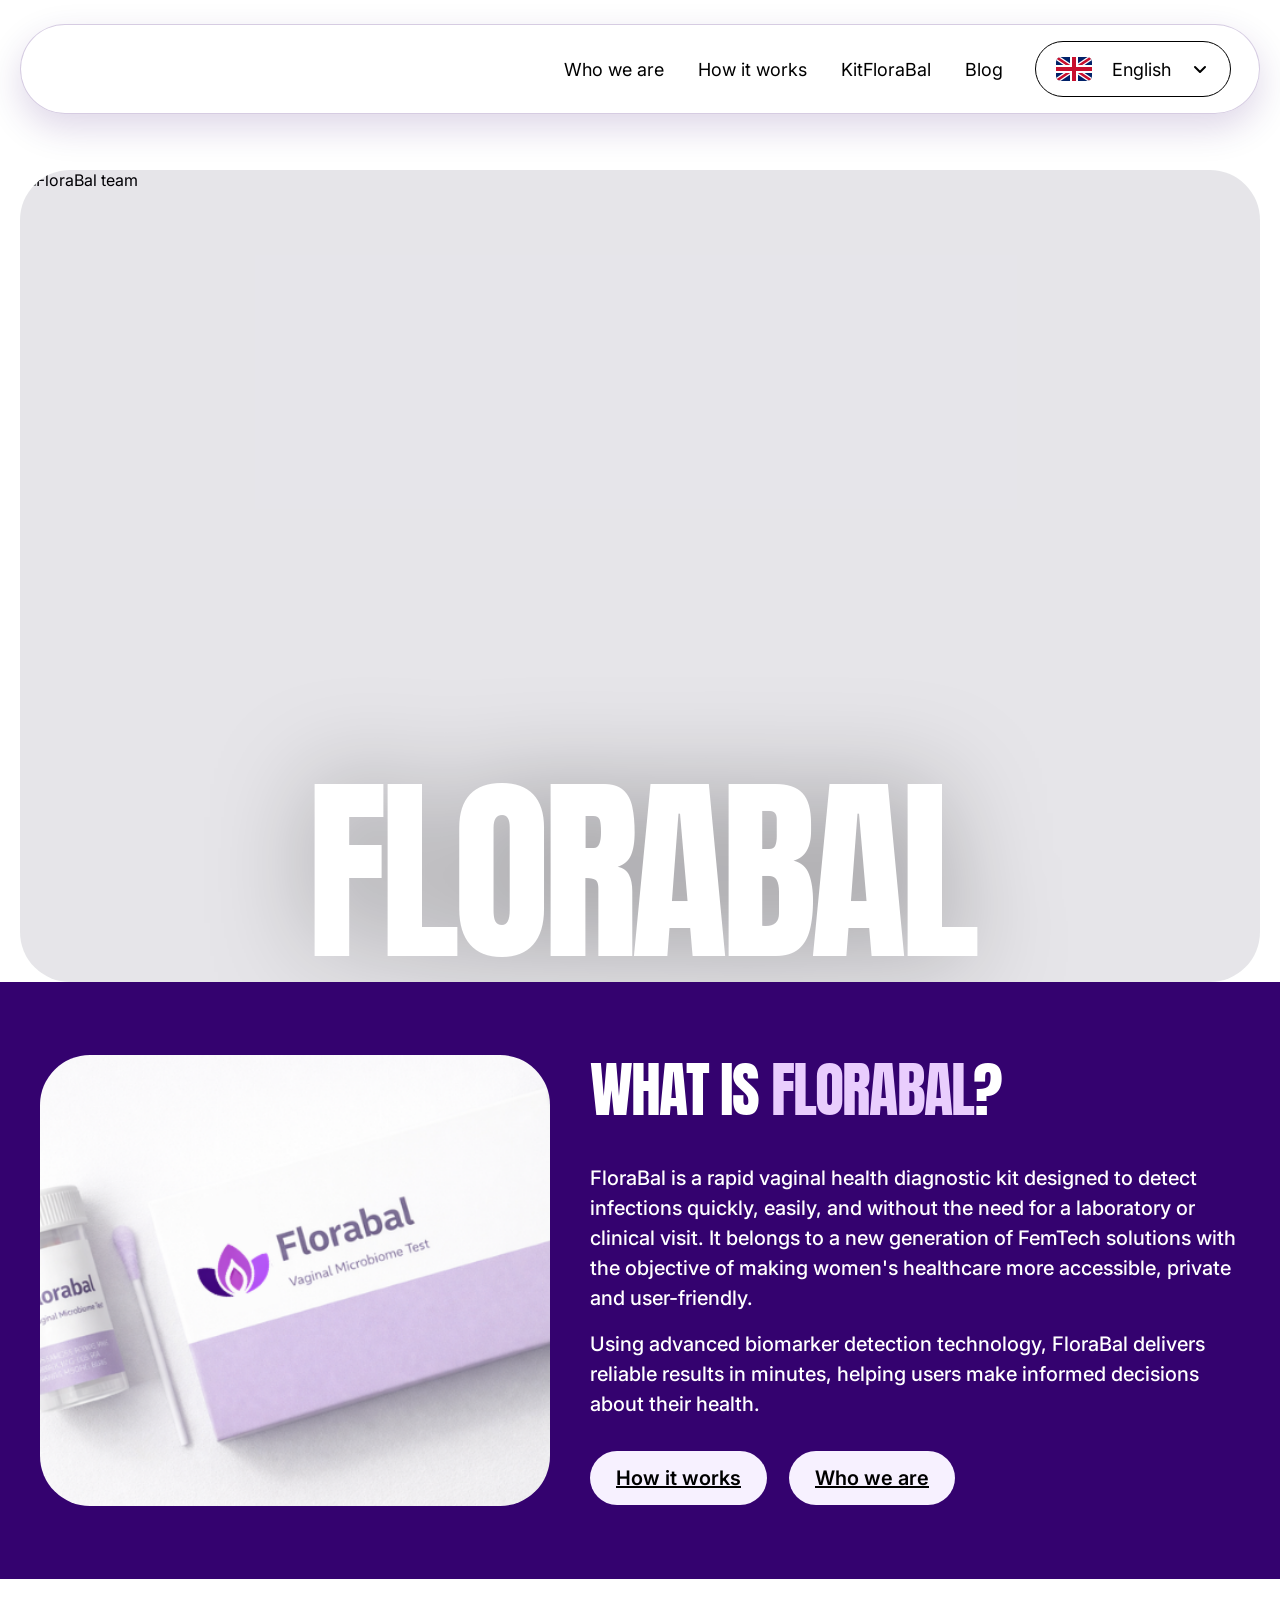
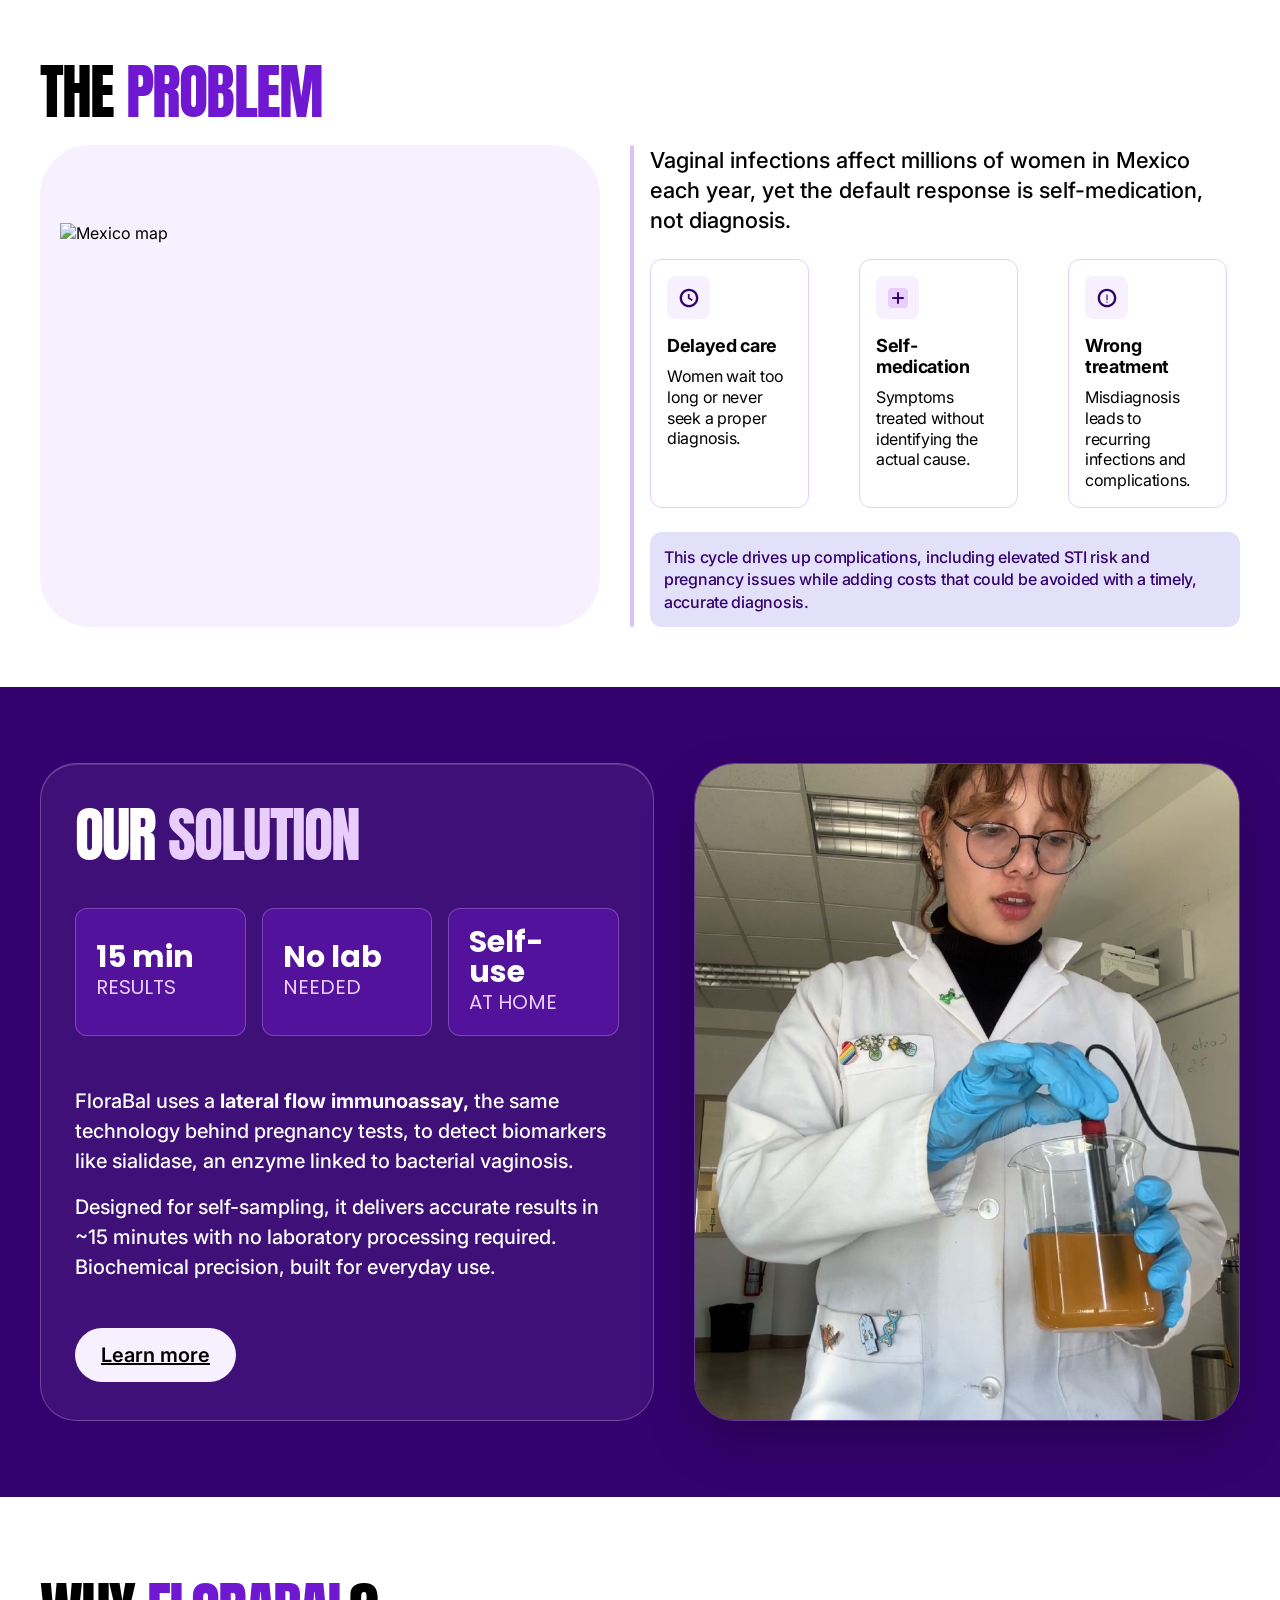
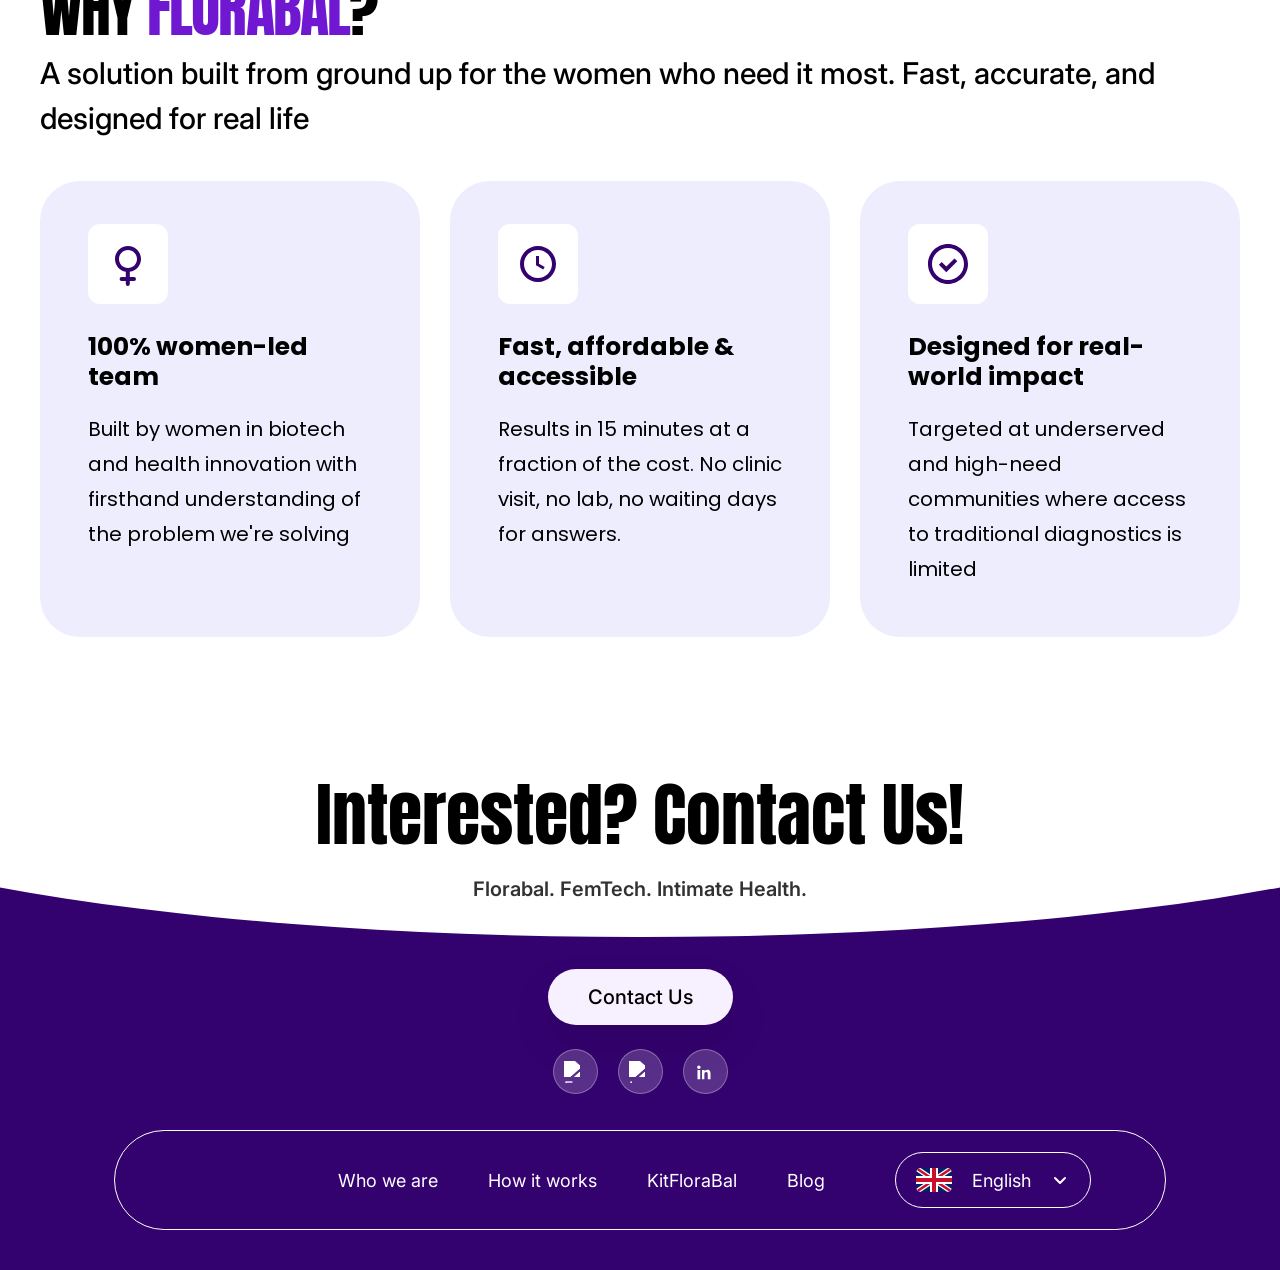
==== commit 1dffad5c: "COMMENTED TESTIMONIES SECTION" ====
--- a/index.html
+++ b/index.html
@@ -236,6 +236,7 @@
   </section>
 
   <!-- ===== Testimonies & Partners ===== -->
+  <!--
   <section class="testimonies">
     <div class="testimonies-inner">
       <h2 class="section-heading testimonies-heading">
@@ -244,7 +245,7 @@
       <div class="testimonial-cards">
         <div class="testimonial-card">
           <div class="testimonial-header">
-            <!-- IMAGE: Testimonial avatar 1 — replace src with "assets/avatar-1.jpg" (recommended 70x70px, square) -->
+            [IMAGE: Testimonial avatar 1 — replace src with "assets/avatar-1.jpg" (recommended 70x70px, square)]
             <img src="https://www.figma.com/api/mcp/asset/9bbbc492-7c27-498e-abf9-5b3d4dbd0f7d" alt="Avatar" class="testimonial-avatar">
             <div class="testimonial-info">
               <h4 data-i18n="testimonies.card1.name">Lorem ipsum</h4>
@@ -252,14 +253,14 @@
             </div>
           </div>
           <div class="testimonial-quote-icon">
-            <!-- IMAGE: Quote icon — replace src with "assets/quote-icon.png" if desired -->
+            [IMAGE: Quote icon — replace src with "assets/quote-icon.png" if desired]
             <img src="https://www.figma.com/api/mcp/asset/a709aac0-23e5-418b-82ff-71d4adf0f937" alt="Quote">
           </div>
           <p class="testimonial-text" data-i18n="testimonies.card1.quote">"Lorem ipsum dolor sit amet consectetur adipiscing, elit morbi imperdiet, Lorem ipsum dolor sit amet consectetur adipiscing, elit morbi imperdiet"</p>
         </div>
         <div class="testimonial-card">
           <div class="testimonial-header">
-            <!-- IMAGE: Testimonial avatar 2 — replace src with "assets/avatar-2.jpg" (recommended 70x70px, square) -->
+            [IMAGE: Testimonial avatar 2 — replace src with "assets/avatar-2.jpg" (recommended 70x70px, square)]
             <img src="https://www.figma.com/api/mcp/asset/9bbbc492-7c27-498e-abf9-5b3d4dbd0f7d" alt="Avatar" class="testimonial-avatar">
             <div class="testimonial-info">
               <h4 data-i18n="testimonies.card2.name">Lorem ipsum</h4>
@@ -273,7 +274,7 @@
         </div>
         <div class="testimonial-card">
           <div class="testimonial-header">
-            <!-- IMAGE: Testimonial avatar 3 — replace src with "assets/avatar-3.jpg" (recommended 70x70px, square) -->
+            [IMAGE: Testimonial avatar 3 — replace src with "assets/avatar-3.jpg" (recommended 70x70px, square)]
             <img src="https://www.figma.com/api/mcp/asset/9bbbc492-7c27-498e-abf9-5b3d4dbd0f7d" alt="Avatar" class="testimonial-avatar">
             <div class="testimonial-info">
               <h4 data-i18n="testimonies.card3.name">Lorem ipsum</h4>
@@ -288,6 +289,7 @@
       </div>
     </div>
   </section>
+  -->
 
   <!-- ===== Footer / Contact Section ===== -->
   <!--
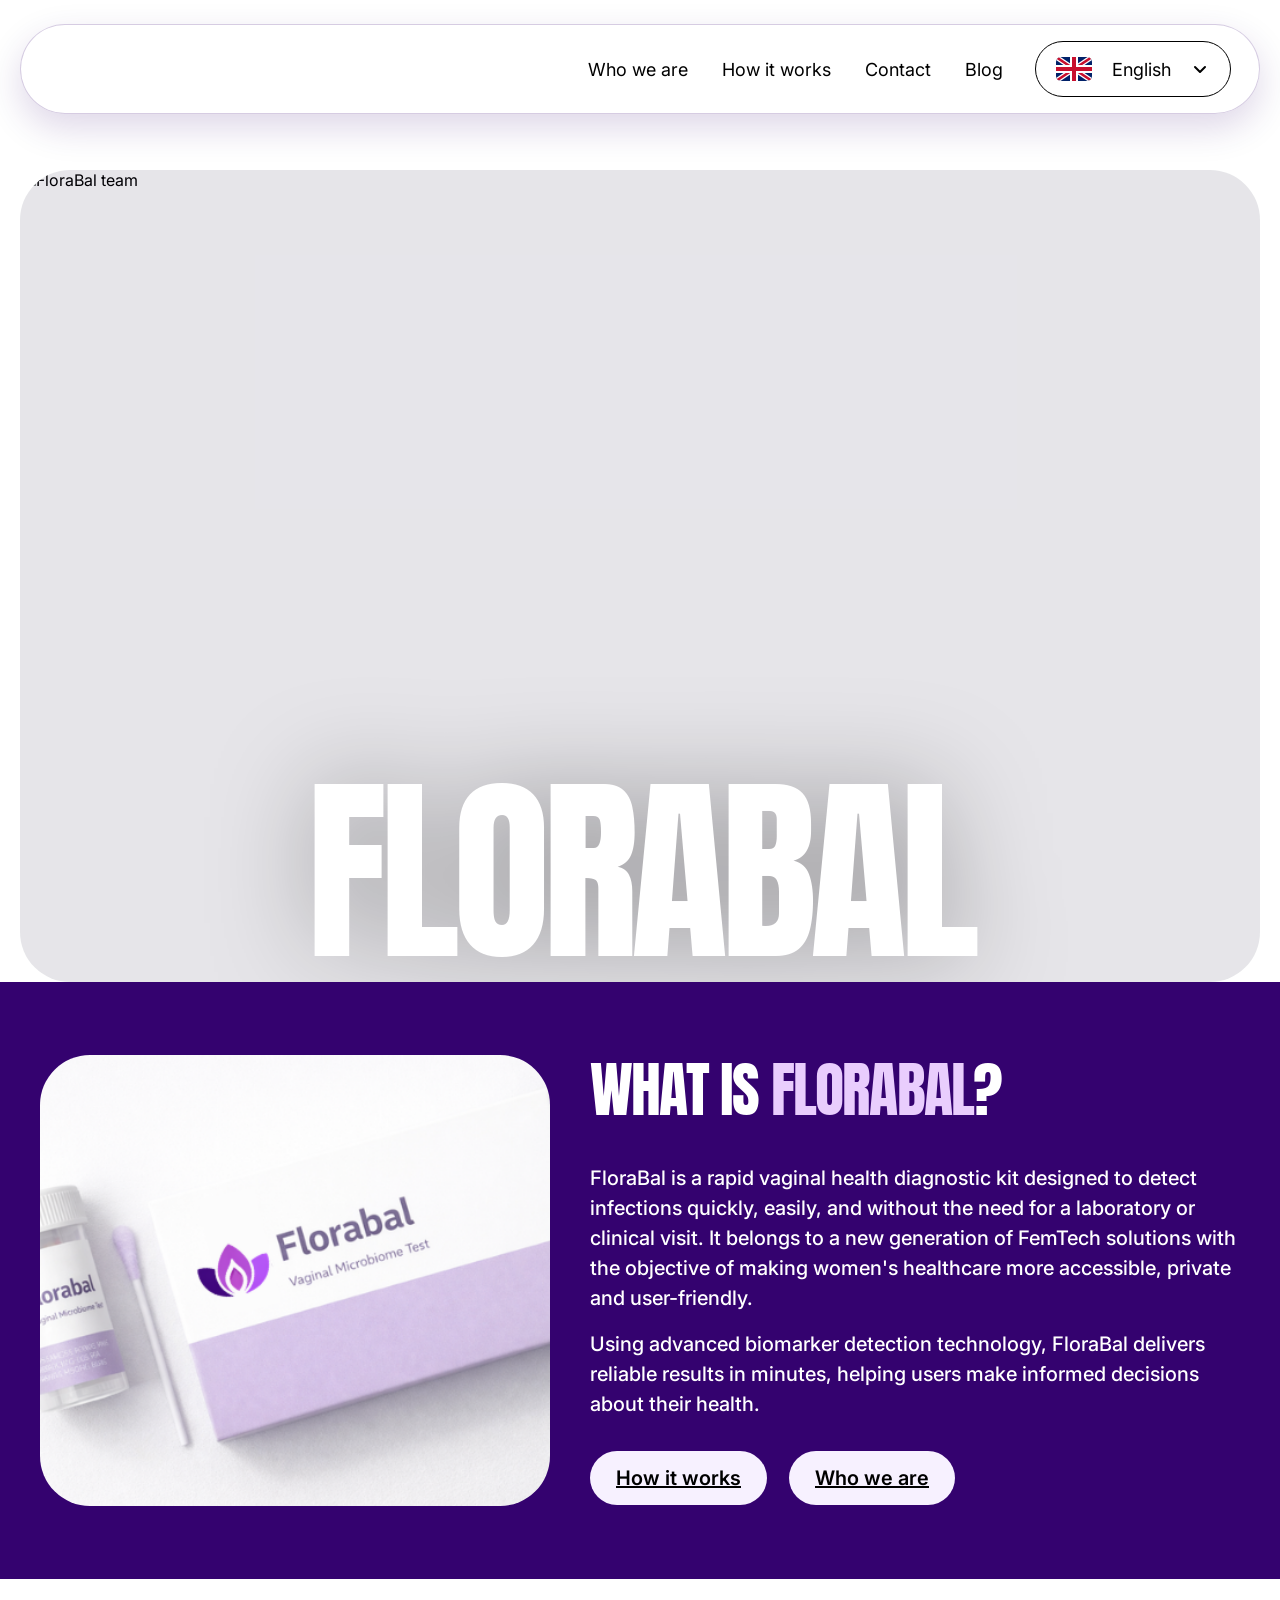
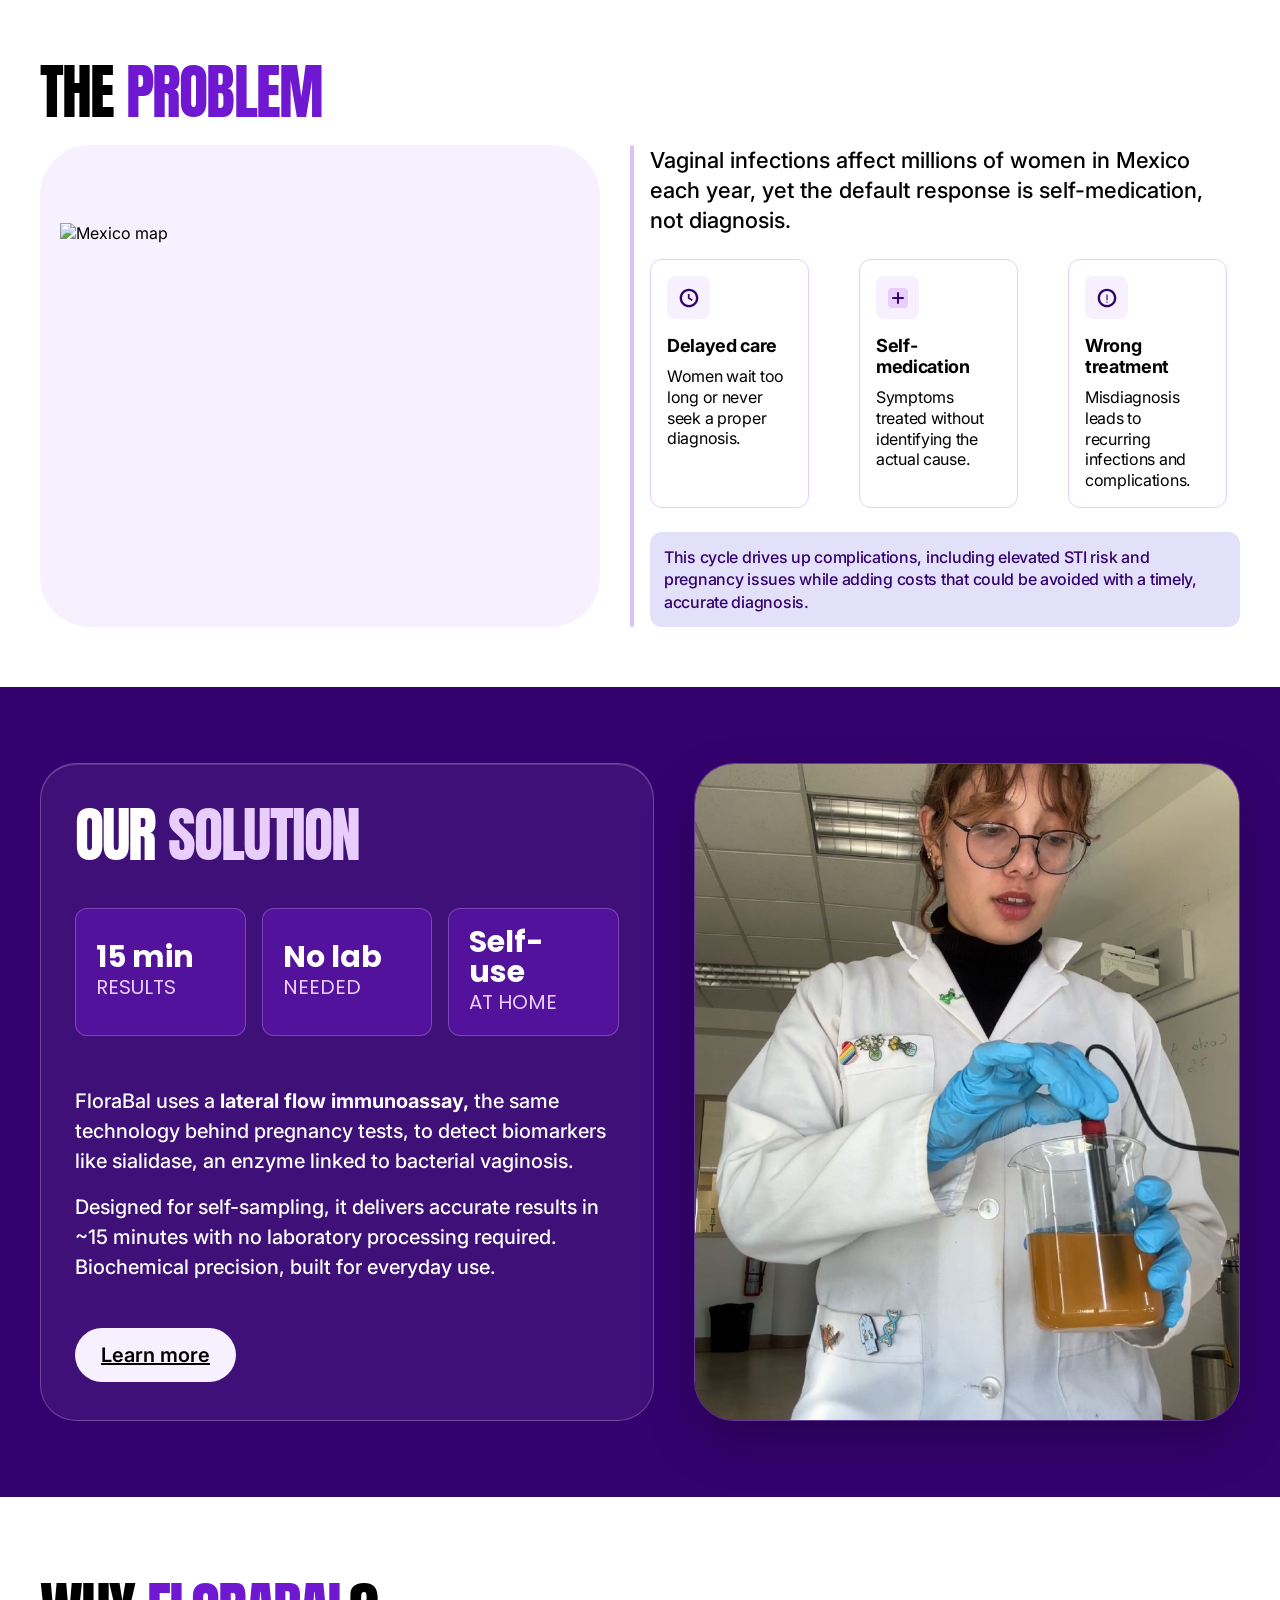
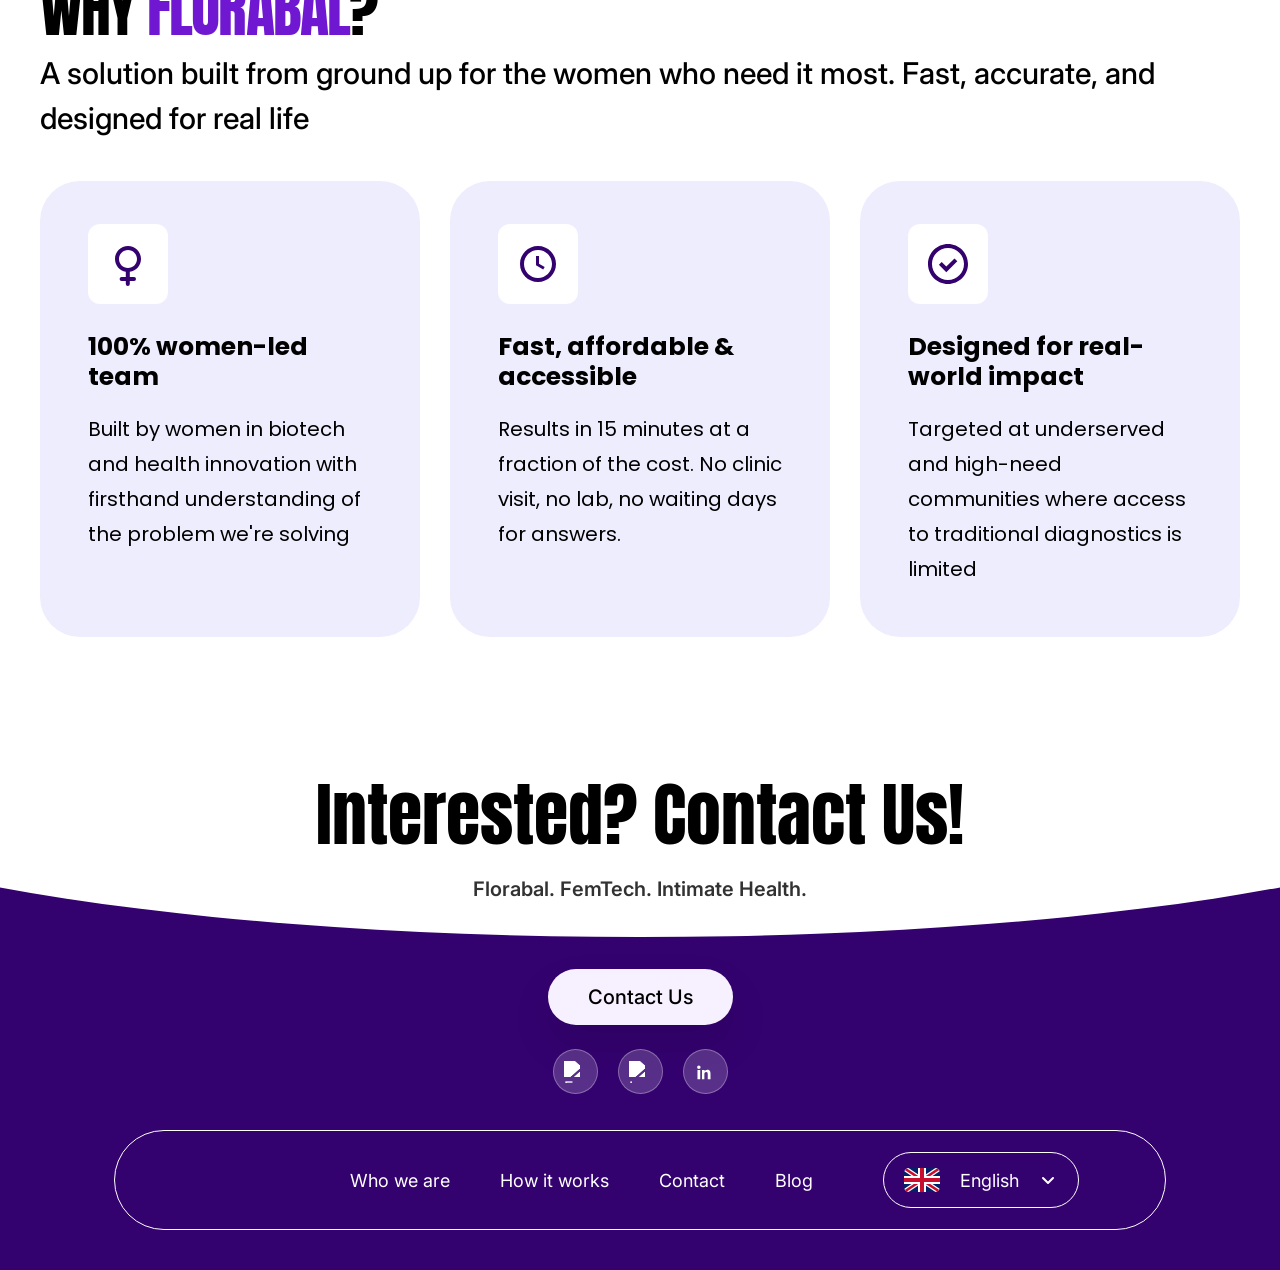
==== commit 99b07ff5: "Contact links updated" ====
--- a/index.html
+++ b/index.html
@@ -45,7 +45,7 @@
         <ul class="nav-links">
           <li><a href="wip.html" data-i18n="nav.whoWeAre">Who we are</a></li>
           <li><a href="wip.html" data-i18n="nav.howItWorks">How it works</a></li>
-          <li><a href="wip.html" data-i18n="nav.kitFloraBal">KitFloraBal</a></li>
+          <li><a href="contact.html" data-i18n="nav.contact">Contact</a></li>
           <li><a href="wip.html" data-i18n="nav.blog">Blog</a></li>
         </ul>
         <div class="lang-selector" data-lang-selector>
@@ -307,7 +307,7 @@
         <p class="footer-subtext" data-i18n="footer.subtext">Florabal. FemTech. Intimate Health.</p>
       </div>
       <div class="footer-bottom-content">
-        <a href="wip.html" class="btn-contact" data-i18n="buttons.contactUs">Contact Us</a>
+        <a href="contact.html" class="btn-contact" data-i18n="buttons.contactUs">Contact Us</a>
         <div class="social-icons">
           <!-- IMAGE: Social icon — Facebook. Replace src with "assets/facebook.png" -->
           <a href="wip.html" class="social-link" aria-label="Facebook">
@@ -333,13 +333,13 @@
         <!-- IMAGE: Bottom nav logo (flower icon only) — replace src with "assets/logo-icon.png" -->
         <a href="index.html" class="bottom-nav-logo">
           <div class="bottom-nav-logo-crop">
-            <img src="https://www.figma.com/api/mcp/asset/dd02a08c-ef44-49fe-b847-50de80b6694a" alt="FloraBal" class="bottom-logo-img-crop">
+            <img src="assets/logocorto.png" alt="FloraBal" class="bottom-logo-img-crop">
           </div>
         </a>
         <ul class="bottom-nav-links">
           <li><a href="wip.html" data-i18n="nav.whoWeAre">Who we are</a></li>
           <li><a href="wip.html" data-i18n="nav.howItWorks">How it works</a></li>
-          <li><a href="wip.html" data-i18n="nav.kitFloraBal">KitFloraBal</a></li>
+          <li><a href="contact.html" data-i18n="nav.contact">Contact</a></li>
           <li><a href="wip.html" data-i18n="nav.blog">Blog</a></li>
         </ul>
         <div class="lang-selector lang-selector-dark" data-lang-selector>
--- a/styles.css
+++ b/styles.css
@@ -1360,3 +1360,266 @@
     font-size: 16px;
   }
 }
+
+/* ===== Contact Page ===== */
+.contact-page {
+  background: linear-gradient(180deg, #ffffff 0%, #f7f1ff 52%, #ffffff 100%);
+}
+
+.contact-main {
+  padding: 42px 0 80px;
+}
+
+.contact-hero {
+  width: 1248px;
+  max-width: calc(100% - 40px);
+  margin: 0 auto;
+}
+
+.contact-hero-inner {
+  background: var(--dark-purple);
+  border-radius: 48px;
+  display: grid;
+  grid-template-columns: 1.02fr 1fr;
+  gap: 42px;
+  padding: 56px;
+  box-shadow: 0 30px 56px rgba(52, 2, 111, 0.24);
+}
+
+.contact-copy {
+  color: var(--white);
+}
+
+.contact-heading {
+  font-family: 'Anton', sans-serif;
+  font-size: clamp(56px, 8vw, 98px);
+  line-height: 0.96;
+  font-weight: 400;
+  letter-spacing: -0.02em;
+}
+
+.contact-lead {
+  margin-top: 24px;
+  font-size: 22px;
+  line-height: 1.45;
+  opacity: 0.92;
+  max-width: 540px;
+}
+
+.contact-info-list {
+  margin-top: 38px;
+  display: grid;
+  gap: 18px;
+}
+
+.contact-info-card {
+  background: rgba(255, 255, 255, 0.14);
+  border: 1px solid rgba(255, 255, 255, 0.32);
+  border-radius: 24px;
+  padding: 18px 20px;
+}
+
+.contact-info-label {
+  font-size: 14px;
+  text-transform: uppercase;
+  letter-spacing: 0.08em;
+  opacity: 0.8;
+}
+
+.contact-info-value {
+  display: inline-block;
+  margin-top: 6px;
+  font-size: 22px;
+  font-weight: 600;
+  color: var(--white);
+}
+
+.contact-form {
+  background: var(--white);
+  border-radius: 32px;
+  padding: 30px;
+  box-shadow: inset 0 0 0 1px rgba(52, 2, 111, 0.15);
+}
+
+.contact-field-grid {
+  display: grid;
+  grid-template-columns: repeat(2, minmax(0, 1fr));
+  gap: 14px;
+}
+
+.contact-field {
+  display: flex;
+  flex-direction: column;
+  gap: 7px;
+  margin-bottom: 14px;
+}
+
+.contact-field label {
+  font-size: 14px;
+  font-weight: 600;
+  color: var(--dark-purple);
+}
+
+.contact-field input,
+.contact-field textarea {
+  width: 100%;
+  border: 1px solid rgba(52, 2, 111, 0.22);
+  border-radius: 16px;
+  min-height: 52px;
+  padding: 12px 16px;
+  font-family: 'Inter', sans-serif;
+  font-size: 17px;
+  color: var(--black);
+  outline: none;
+  transition: border-color 0.2s ease, box-shadow 0.2s ease;
+}
+
+.contact-field textarea {
+  min-height: 164px;
+  resize: vertical;
+}
+
+.contact-field input:focus,
+.contact-field textarea:focus {
+  border-color: #7f47d7;
+  box-shadow: 0 0 0 3px rgba(112, 23, 210, 0.16);
+}
+
+.btn-contact-submit {
+  width: 100%;
+  min-height: 58px;
+  border: none;
+  border-radius: 999px;
+  background: var(--purple);
+  color: var(--white);
+  font-family: 'Inter', sans-serif;
+  font-size: 20px;
+  font-weight: 600;
+  cursor: pointer;
+  transition: opacity 0.2s ease;
+}
+
+.btn-contact-submit:hover {
+  opacity: 0.86;
+}
+
+.contact-form-note {
+  margin-top: 12px;
+  font-size: 13px;
+  line-height: 1.4;
+  color: rgba(52, 2, 111, 0.75);
+}
+
+.contact-submit-feedback {
+  min-height: 20px;
+  margin-top: 10px;
+  font-size: 14px;
+  font-weight: 600;
+  color: var(--purple);
+}
+
+.contact-mailto-link {
+  display: inline-flex;
+  align-items: center;
+  justify-content: center;
+  margin-top: 10px;
+  min-height: 44px;
+  border-radius: 999px;
+  padding: 10px 18px;
+  background: var(--lilac);
+  color: var(--dark-purple);
+  font-weight: 600;
+  font-size: 15px;
+}
+
+.contact-mailto-link[hidden] {
+  display: none;
+}
+
+.contact-footer {
+  margin-top: 20px;
+}
+
+.contact-footer .footer-content {
+  padding-top: 55px;
+}
+
+.contact-footer .footer-white-ellipse {
+  top: -140px;
+}
+
+@media (max-width: 1024px) {
+  .contact-main {
+    padding: 22px 0 70px;
+  }
+
+  .contact-hero-inner {
+    grid-template-columns: 1fr;
+    gap: 30px;
+    padding: 30px;
+    border-radius: 34px;
+  }
+
+  .contact-heading {
+    font-size: clamp(44px, 10vw, 72px);
+  }
+
+  .contact-lead {
+    margin-top: 18px;
+    font-size: 19px;
+  }
+}
+
+@media (max-width: 768px) {
+  .contact-main {
+    padding: 16px 0 54px;
+  }
+
+  .contact-hero {
+    max-width: calc(100% - 20px);
+  }
+
+  .contact-hero-inner {
+    padding: 24px 18px;
+    border-radius: 26px;
+  }
+
+  .contact-lead {
+    font-size: 18px;
+    line-height: 1.55;
+  }
+
+  .contact-info-list {
+    margin-top: 24px;
+    gap: 12px;
+  }
+
+  .contact-info-card {
+    border-radius: 18px;
+    padding: 14px 16px;
+  }
+
+  .contact-info-value {
+    font-size: 18px;
+  }
+
+  .contact-form {
+    border-radius: 22px;
+    padding: 18px 16px;
+  }
+
+  .contact-field-grid {
+    grid-template-columns: 1fr;
+    gap: 0;
+  }
+
+  .contact-field input,
+  .contact-field textarea {
+    font-size: 16px;
+  }
+
+  .btn-contact-submit {
+    font-size: 18px;
+    min-height: 52px;
+  }
+}
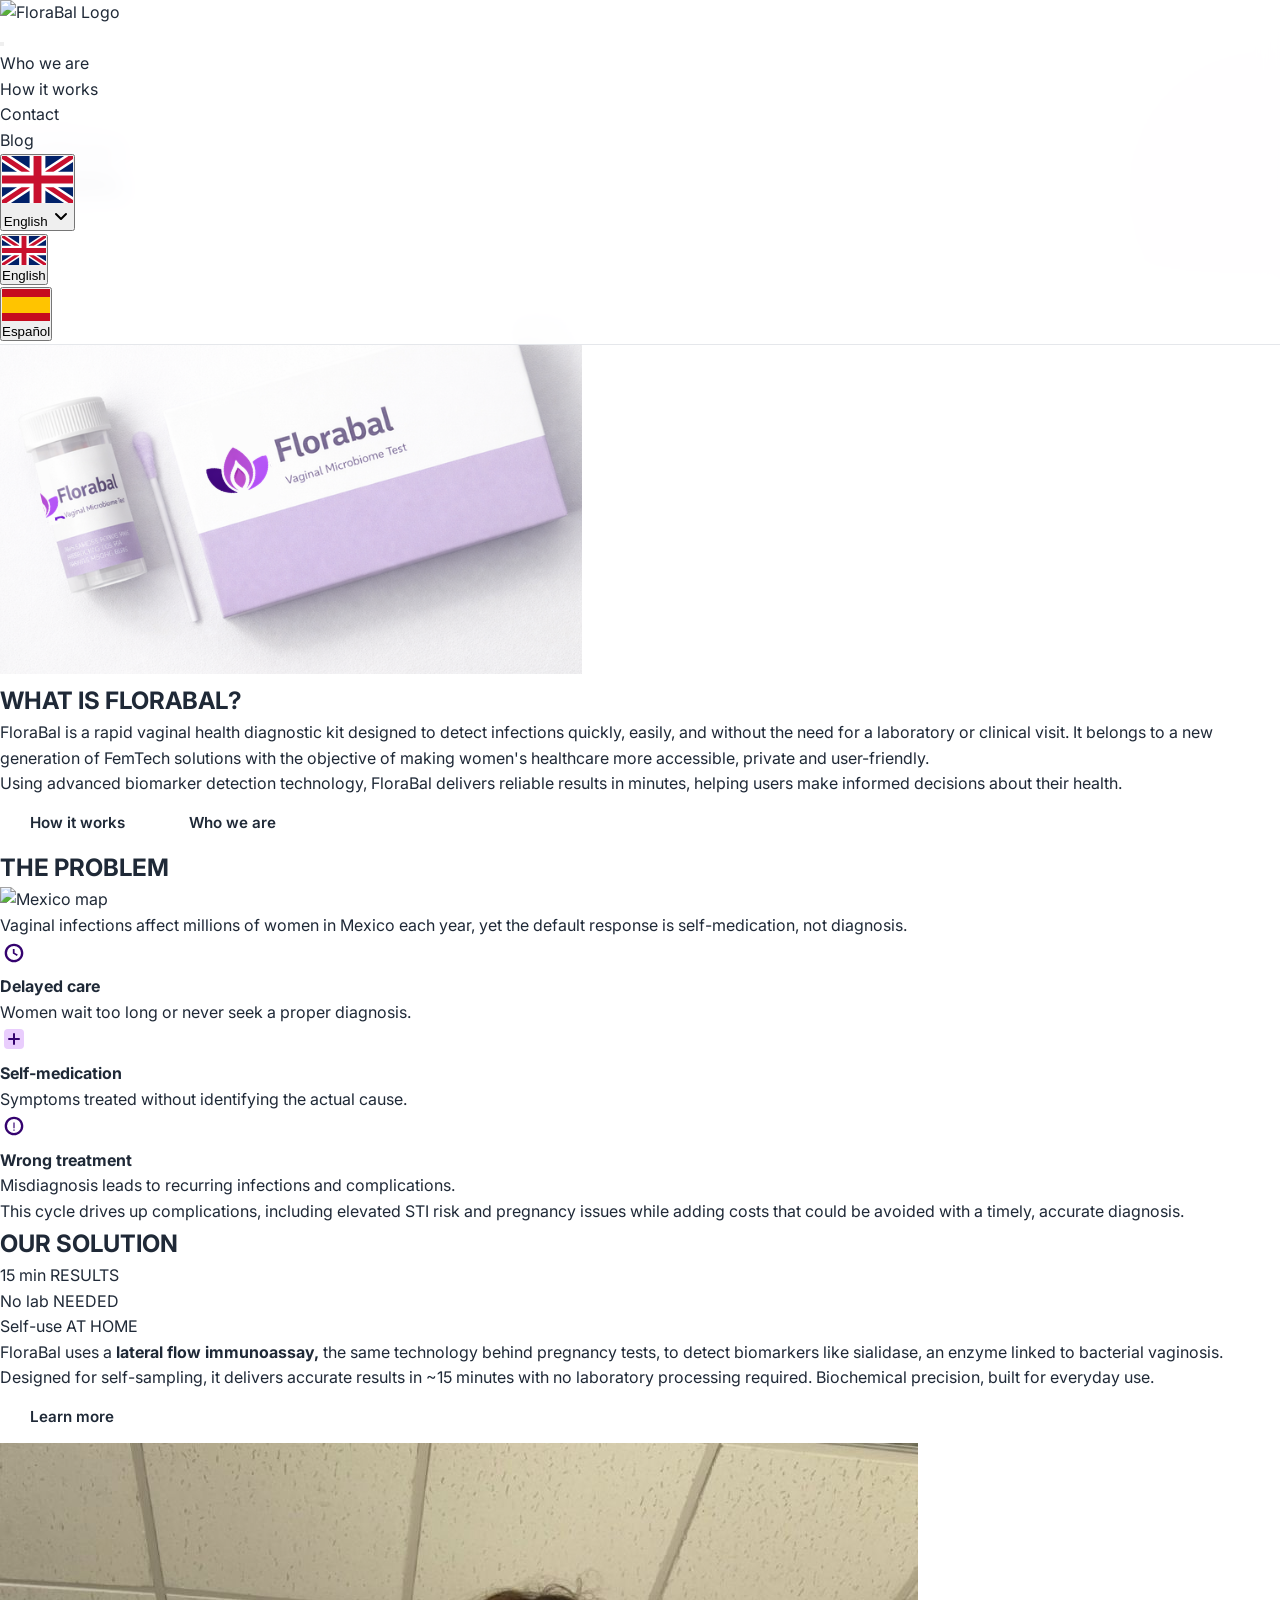
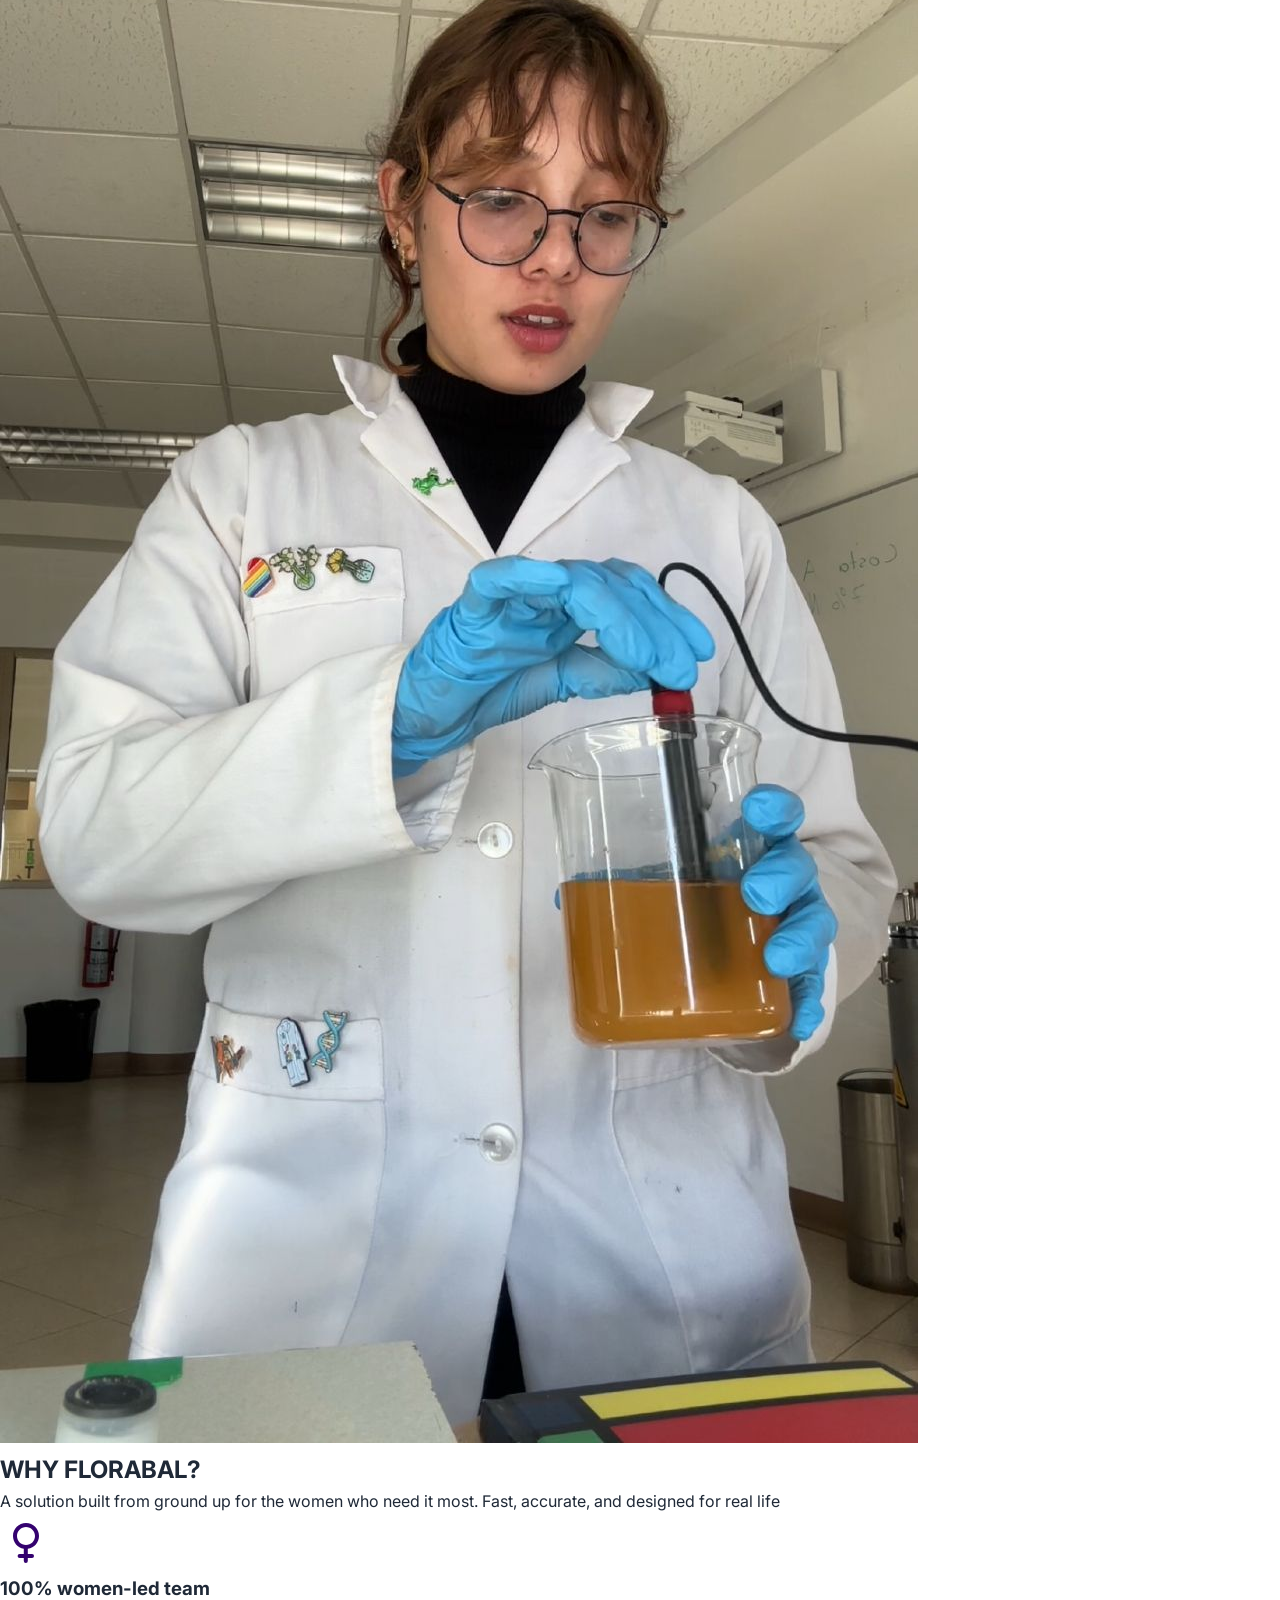
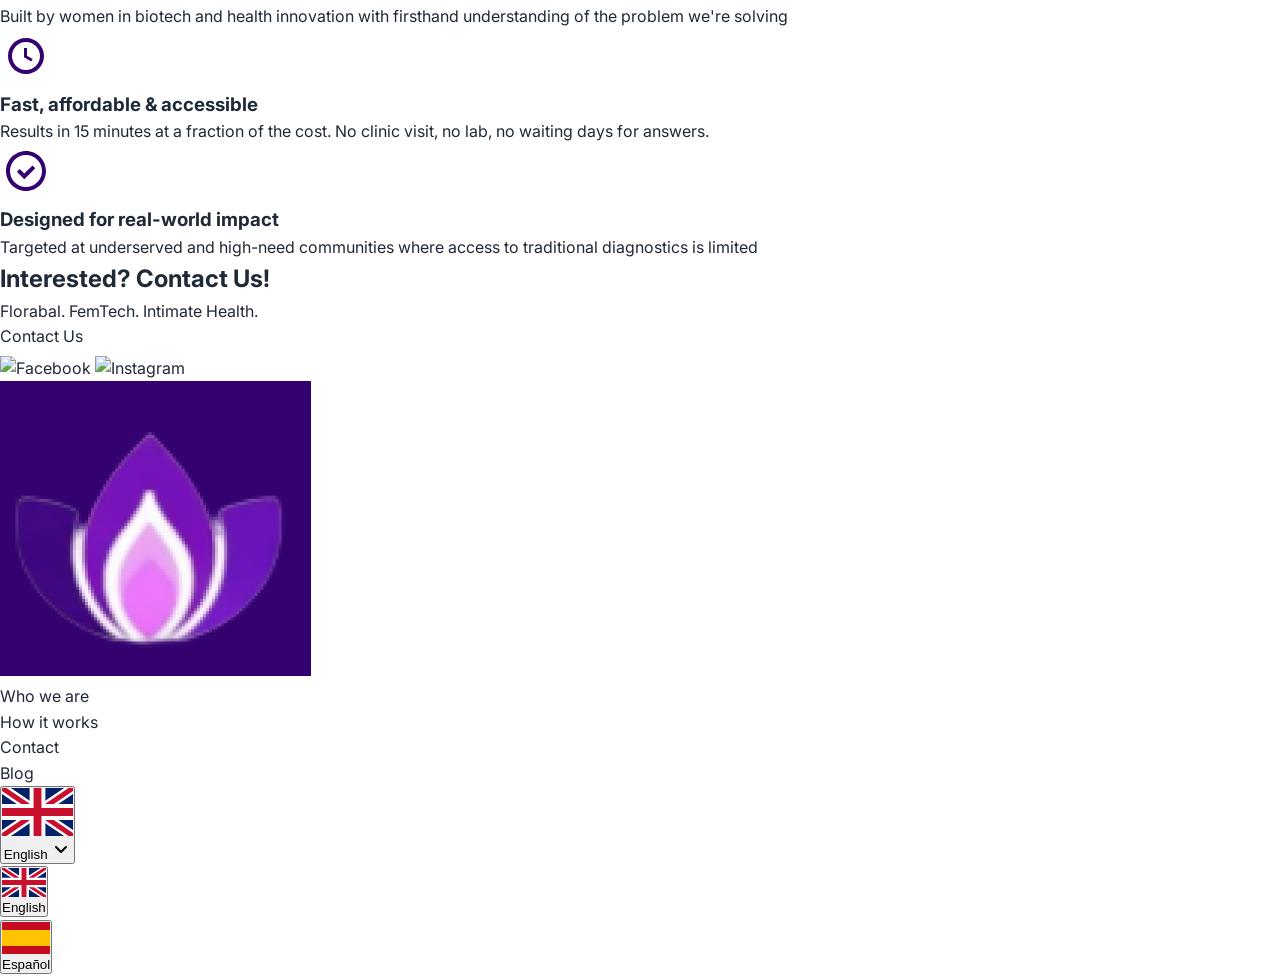
==== commit 5bf6c094: "Fix broken homepage stylesheet path Agent-Logs-Url: https://github.com/Regina988/FloraBal/sessions/f" ====
--- a/index.html
+++ b/index.html
@@ -4,7 +4,7 @@
   <meta charset="UTF-8">
   <meta name="viewport" content="width=device-width, initial-scale=1.0">
   <title>FloraBal - FemTech Vaginal Health Diagnostics</title>
-  <link rel="stylesheet" href="styles.css">
+  <link rel="stylesheet" href="css/styles.css">
   <link href="https://fonts.googleapis.com/css2?family=Anton&family=Inter:wght@400;500;600;700&family=Poppins:wght@400;600;700&display=swap" rel="stylesheet">
 </head>
 <body>
--- a/css/styles.css
+++ b/css/styles.css
@@ -0,0 +1,1847 @@
+/* ========== FloraBal Styles ========== */
+/* Purple Palette */
+:root {
+  --primary: #7C3AED;
+  --primary-dark: #5B21B6;
+  --primary-darker: #4C1D95;
+  --primary-light: #A78BFA;
+  --primary-lighter: #C4B5FD;
+  --primary-bg: #F5F3FF;
+  --primary-bg-alt: #EDE9FE;
+  --accent: #DDD6FE;
+  --white: #FFFFFF;
+  --text: #1F2937;
+  --text-light: #6B7280;
+  --text-lighter: #9CA3AF;
+  --border: #E5E7EB;
+  --success: #10B981;
+  --shadow: 0 4px 6px -1px rgba(124, 58, 237, 0.1), 0 2px 4px -2px rgba(124, 58, 237, 0.1);
+  --shadow-lg: 0 10px 25px -3px rgba(124, 58, 237, 0.15), 0 4px 6px -4px rgba(124, 58, 237, 0.1);
+  --radius: 12px;
+  --transition: all 0.3s ease;
+}
+
+* { margin: 0; padding: 0; box-sizing: border-box; }
+
+html { scroll-behavior: smooth; }
+
+body {
+  font-family: 'Inter', -apple-system, BlinkMacSystemFont, 'Segoe UI', sans-serif;
+  color: var(--text);
+  line-height: 1.6;
+  background: var(--white);
+}
+
+a { text-decoration: none; color: inherit; }
+ul { list-style: none; }
+img { max-width: 100%; height: auto; }
+
+.container {
+  max-width: 1200px;
+  margin: 0 auto;
+  padding: 0 24px;
+}
+
+/* ========== HEADER / NAV ========== */
+.header {
+  position: fixed;
+  top: 0; left: 0; right: 0;
+  z-index: 1000;
+  background: rgba(255,255,255,0.95);
+  backdrop-filter: blur(10px);
+  border-bottom: 1px solid var(--border);
+  transition: var(--transition);
+}
+
+.header.scrolled {
+  box-shadow: var(--shadow);
+}
+
+.nav {
+  display: flex;
+  align-items: center;
+  justify-content: space-between;
+  height: 72px;
+}
+
+.nav__logo {
+  font-size: 1.5rem;
+  font-weight: 800;
+  color: var(--primary);
+  display: flex;
+  align-items: center;
+  gap: 8px;
+}
+
+.nav__logo span {
+  background: linear-gradient(135deg, var(--primary), var(--primary-dark));
+  -webkit-background-clip: text;
+  -webkit-text-fill-color: transparent;
+  background-clip: text;
+}
+
+.nav__logo .logo-icon {
+  width: 36px;
+  height: 36px;
+  background: linear-gradient(135deg, var(--primary), var(--primary-dark));
+  border-radius: 10px;
+  display: flex;
+  align-items: center;
+  justify-content: center;
+  color: white;
+  font-size: 1.2rem;
+  -webkit-text-fill-color: white;
+}
+
+.nav__links {
+  display: flex;
+  align-items: center;
+  gap: 32px;
+}
+
+.nav__link {
+  font-size: 0.9rem;
+  font-weight: 500;
+  color: var(--text-light);
+  transition: var(--transition);
+  position: relative;
+}
+
+.nav__link:hover,
+.nav__link.active {
+  color: var(--primary);
+}
+
+.nav__link::after {
+  content: '';
+  position: absolute;
+  bottom: -4px; left: 0;
+  width: 0; height: 2px;
+  background: var(--primary);
+  transition: var(--transition);
+}
+
+.nav__link:hover::after,
+.nav__link.active::after {
+  width: 100%;
+}
+
+.nav__actions {
+  display: flex;
+  align-items: center;
+  gap: 16px;
+}
+
+/* Language Switcher */
+.lang-switcher {
+  display: flex;
+  align-items: center;
+  background: var(--primary-bg);
+  border-radius: 8px;
+  overflow: hidden;
+  border: 1px solid var(--border);
+}
+
+.lang-btn {
+  padding: 6px 12px;
+  font-size: 0.8rem;
+  font-weight: 600;
+  border: none;
+  background: transparent;
+  cursor: pointer;
+  transition: var(--transition);
+  color: var(--text-light);
+}
+
+.lang-btn.active {
+  background: var(--primary);
+  color: white;
+}
+
+.lang-btn:hover:not(.active) {
+  background: var(--accent);
+  color: var(--primary);
+}
+
+/* Mobile Menu */
+.nav__hamburger {
+  display: none;
+  flex-direction: column;
+  gap: 5px;
+  cursor: pointer;
+  background: none;
+  border: none;
+  padding: 4px;
+}
+
+.nav__hamburger span {
+  width: 24px;
+  height: 2px;
+  background: var(--text);
+  transition: var(--transition);
+  border-radius: 2px;
+}
+
+.nav__hamburger.open span:nth-child(1) { transform: rotate(45deg) translate(5px, 5px); }
+.nav__hamburger.open span:nth-child(2) { opacity: 0; }
+.nav__hamburger.open span:nth-child(3) { transform: rotate(-45deg) translate(5px, -5px); }
+
+/* ========== BUTTONS ========== */
+.btn {
+  display: inline-flex;
+  align-items: center;
+  gap: 8px;
+  padding: 12px 28px;
+  border-radius: 10px;
+  font-size: 0.95rem;
+  font-weight: 600;
+  cursor: pointer;
+  transition: var(--transition);
+  border: 2px solid transparent;
+}
+
+.btn--primary {
+  background: linear-gradient(135deg, var(--primary), var(--primary-dark));
+  color: white;
+}
+
+.btn--primary:hover {
+  transform: translateY(-2px);
+  box-shadow: var(--shadow-lg);
+}
+
+.btn--outline {
+  border-color: var(--primary);
+  color: var(--primary);
+  background: transparent;
+}
+
+.btn--outline:hover {
+  background: var(--primary);
+  color: white;
+  transform: translateY(-2px);
+}
+
+.btn--white {
+  background: white;
+  color: var(--primary);
+}
+
+.btn--white:hover {
+  transform: translateY(-2px);
+  box-shadow: var(--shadow-lg);
+}
+
+.btn--sm {
+  padding: 8px 20px;
+  font-size: 0.85rem;
+}
+
+.btn--lg {
+  padding: 16px 36px;
+  font-size: 1.05rem;
+}
+
+/* ========== HERO ========== */
+.hero {
+  padding: 140px 0 80px;
+  background: linear-gradient(135deg, var(--primary-bg) 0%, var(--white) 50%, var(--primary-bg) 100%);
+  position: relative;
+  overflow: hidden;
+}
+
+.hero::before {
+  content: '';
+  position: absolute;
+  top: -50%; right: -20%;
+  width: 600px; height: 600px;
+  background: radial-gradient(circle, rgba(124,58,237,0.08) 0%, transparent 70%);
+  border-radius: 50%;
+}
+
+.hero::after {
+  content: '';
+  position: absolute;
+  bottom: -30%; left: -10%;
+  width: 400px; height: 400px;
+  background: radial-gradient(circle, rgba(167,139,250,0.1) 0%, transparent 70%);
+  border-radius: 50%;
+}
+
+.hero .container {
+  display: grid;
+  grid-template-columns: 1fr 1fr;
+  gap: 60px;
+  align-items: center;
+  position: relative;
+  z-index: 1;
+}
+
+.hero__badge {
+  display: inline-flex;
+  align-items: center;
+  gap: 8px;
+  background: var(--accent);
+  color: var(--primary-dark);
+  padding: 6px 16px;
+  border-radius: 50px;
+  font-size: 0.85rem;
+  font-weight: 600;
+  margin-bottom: 20px;
+}
+
+.hero__title {
+  font-size: 3.2rem;
+  font-weight: 800;
+  line-height: 1.15;
+  margin-bottom: 20px;
+  color: var(--text);
+}
+
+.hero__title .highlight {
+  background: linear-gradient(135deg, var(--primary), var(--primary-dark));
+  -webkit-background-clip: text;
+  -webkit-text-fill-color: transparent;
+  background-clip: text;
+}
+
+.hero__subtitle {
+  font-size: 1.15rem;
+  color: var(--text-light);
+  margin-bottom: 32px;
+  line-height: 1.7;
+}
+
+.hero__cta {
+  display: flex;
+  gap: 16px;
+  margin-bottom: 40px;
+}
+
+.hero__stats {
+  display: flex;
+  gap: 40px;
+}
+
+.hero__stat {
+  text-align: center;
+}
+
+.hero__stat-number {
+  font-size: 1.8rem;
+  font-weight: 800;
+  color: var(--primary);
+}
+
+.hero__stat-label {
+  font-size: 0.8rem;
+  color: var(--text-light);
+}
+
+.hero__visual {
+  display: flex;
+  justify-content: center;
+  align-items: center;
+}
+
+.hero__image-container {
+  width: 100%;
+  max-width: 480px;
+  aspect-ratio: 1;
+  background: linear-gradient(135deg, var(--primary-lighter), var(--accent));
+  border-radius: 30px;
+  display: flex;
+  align-items: center;
+  justify-content: center;
+  position: relative;
+  overflow: hidden;
+}
+
+.hero__image-container .hero-icon {
+  font-size: 8rem;
+  opacity: 0.9;
+}
+
+.hero__floating-card {
+  position: absolute;
+  background: white;
+  border-radius: 16px;
+  padding: 16px 20px;
+  box-shadow: var(--shadow-lg);
+  display: flex;
+  align-items: center;
+  gap: 12px;
+}
+
+.hero__floating-card--top {
+  top: 20px; right: -20px;
+}
+
+.hero__floating-card--bottom {
+  bottom: 30px; left: -20px;
+}
+
+.floating-card__icon {
+  width: 40px; height: 40px;
+  background: var(--primary-bg);
+  border-radius: 10px;
+  display: flex;
+  align-items: center;
+  justify-content: center;
+  font-size: 1.2rem;
+}
+
+.floating-card__text {
+  font-size: 0.85rem;
+  font-weight: 600;
+  color: var(--text);
+}
+
+.floating-card__sub {
+  font-size: 0.75rem;
+  color: var(--text-light);
+}
+
+/* ========== SECTIONS ========== */
+.section {
+  padding: 100px 0;
+}
+
+.section--alt {
+  background: var(--primary-bg);
+}
+
+.section--purple {
+  background: linear-gradient(135deg, var(--primary-dark), var(--primary-darker));
+  color: white;
+}
+
+.section__header {
+  text-align: center;
+  max-width: 700px;
+  margin: 0 auto 60px;
+}
+
+.section__badge {
+  display: inline-flex;
+  align-items: center;
+  gap: 6px;
+  background: var(--accent);
+  color: var(--primary-dark);
+  padding: 6px 16px;
+  border-radius: 50px;
+  font-size: 0.8rem;
+  font-weight: 600;
+  margin-bottom: 16px;
+}
+
+.section--purple .section__badge {
+  background: rgba(255,255,255,0.15);
+  color: white;
+}
+
+.section__title {
+  font-size: 2.4rem;
+  font-weight: 800;
+  margin-bottom: 16px;
+  line-height: 1.2;
+}
+
+.section__subtitle {
+  font-size: 1.05rem;
+  color: var(--text-light);
+  line-height: 1.7;
+}
+
+.section--purple .section__subtitle {
+  color: rgba(255,255,255,0.8);
+}
+
+/* ========== FEATURES / CARDS ========== */
+.features-grid {
+  display: grid;
+  grid-template-columns: repeat(3, 1fr);
+  gap: 30px;
+}
+
+.feature-card {
+  background: white;
+  border-radius: var(--radius);
+  padding: 36px;
+  transition: var(--transition);
+  border: 1px solid var(--border);
+}
+
+.feature-card:hover {
+  transform: translateY(-6px);
+  box-shadow: var(--shadow-lg);
+  border-color: var(--primary-light);
+}
+
+.feature-card__icon {
+  width: 56px; height: 56px;
+  background: var(--primary-bg);
+  border-radius: 14px;
+  display: flex;
+  align-items: center;
+  justify-content: center;
+  font-size: 1.5rem;
+  margin-bottom: 20px;
+}
+
+.feature-card__title {
+  font-size: 1.15rem;
+  font-weight: 700;
+  margin-bottom: 10px;
+}
+
+.feature-card__text {
+  font-size: 0.9rem;
+  color: var(--text-light);
+  line-height: 1.6;
+}
+
+/* ========== STATS BAR ========== */
+.stats-bar {
+  display: grid;
+  grid-template-columns: repeat(4, 1fr);
+  gap: 30px;
+  text-align: center;
+}
+
+.stats-bar__item {
+  padding: 20px;
+}
+
+.stats-bar__number {
+  font-size: 2.5rem;
+  font-weight: 800;
+  margin-bottom: 4px;
+}
+
+.section--purple .stats-bar__number {
+  color: white;
+}
+
+.stats-bar__label {
+  font-size: 0.9rem;
+  opacity: 0.8;
+}
+
+/* ========== HOW IT WORKS / STEPS ========== */
+.steps {
+  display: grid;
+  grid-template-columns: repeat(4, 1fr);
+  gap: 30px;
+  position: relative;
+}
+
+.steps::before {
+  content: '';
+  position: absolute;
+  top: 40px;
+  left: 12.5%;
+  width: 75%;
+  height: 2px;
+  background: linear-gradient(90deg, var(--primary-light), var(--primary), var(--primary-light));
+  z-index: 0;
+}
+
+.step {
+  text-align: center;
+  position: relative;
+  z-index: 1;
+}
+
+.step__number {
+  width: 80px; height: 80px;
+  background: linear-gradient(135deg, var(--primary), var(--primary-dark));
+  color: white;
+  border-radius: 50%;
+  display: flex;
+  align-items: center;
+  justify-content: center;
+  font-size: 1.5rem;
+  font-weight: 800;
+  margin: 0 auto 20px;
+  box-shadow: var(--shadow-lg);
+}
+
+.step__title {
+  font-size: 1.05rem;
+  font-weight: 700;
+  margin-bottom: 8px;
+}
+
+.step__text {
+  font-size: 0.85rem;
+  color: var(--text-light);
+  line-height: 1.6;
+}
+
+/* ========== TESTIMONIALS ========== */
+.testimonials-grid {
+  display: grid;
+  grid-template-columns: repeat(3, 1fr);
+  gap: 30px;
+}
+
+.testimonial-card {
+  background: white;
+  border-radius: var(--radius);
+  padding: 32px;
+  border: 1px solid var(--border);
+  transition: var(--transition);
+}
+
+.testimonial-card:hover {
+  box-shadow: var(--shadow-lg);
+}
+
+.testimonial-card__stars {
+  color: #FBBF24;
+  font-size: 1rem;
+  margin-bottom: 16px;
+}
+
+.testimonial-card__text {
+  font-size: 0.95rem;
+  color: var(--text-light);
+  line-height: 1.7;
+  margin-bottom: 20px;
+  font-style: italic;
+}
+
+.testimonial-card__author {
+  display: flex;
+  align-items: center;
+  gap: 12px;
+}
+
+.testimonial-card__avatar {
+  width: 44px; height: 44px;
+  border-radius: 50%;
+  background: var(--primary-bg);
+  display: flex;
+  align-items: center;
+  justify-content: center;
+  font-weight: 700;
+  color: var(--primary);
+  font-size: 0.9rem;
+}
+
+.testimonial-card__name {
+  font-weight: 600;
+  font-size: 0.9rem;
+}
+
+.testimonial-card__role {
+  font-size: 0.8rem;
+  color: var(--text-light);
+}
+
+/* ========== CTA SECTION ========== */
+.cta-section {
+  text-align: center;
+  padding: 80px 0;
+}
+
+.cta-section__title {
+  font-size: 2.2rem;
+  font-weight: 800;
+  margin-bottom: 16px;
+  color: white;
+}
+
+.cta-section__text {
+  font-size: 1.05rem;
+  color: rgba(255,255,255,0.8);
+  margin-bottom: 32px;
+  max-width: 600px;
+  margin-left: auto;
+  margin-right: auto;
+}
+
+.cta-section .btn { margin: 0 8px; }
+
+/* ========== ABOUT PAGE ========== */
+.about-hero {
+  padding: 140px 0 60px;
+  background: linear-gradient(135deg, var(--primary-bg), var(--white));
+}
+
+.about-content {
+  display: grid;
+  grid-template-columns: 1fr 1fr;
+  gap: 60px;
+  align-items: center;
+}
+
+.about-content__image {
+  aspect-ratio: 4/3;
+  background: linear-gradient(135deg, var(--primary-lighter), var(--accent));
+  border-radius: 20px;
+  display: flex;
+  align-items: center;
+  justify-content: center;
+  font-size: 6rem;
+}
+
+.about-content__text h2 {
+  font-size: 2rem;
+  font-weight: 800;
+  margin-bottom: 16px;
+}
+
+.about-content__text p {
+  color: var(--text-light);
+  margin-bottom: 16px;
+  line-height: 1.7;
+}
+
+/* Team */
+.team-grid {
+  display: grid;
+  grid-template-columns: repeat(4, 1fr);
+  gap: 30px;
+}
+
+.team-card {
+  text-align: center;
+  background: white;
+  border-radius: var(--radius);
+  padding: 32px 20px;
+  border: 1px solid var(--border);
+  transition: var(--transition);
+}
+
+.team-card:hover {
+  transform: translateY(-4px);
+  box-shadow: var(--shadow-lg);
+}
+
+.team-card__avatar {
+  width: 100px; height: 100px;
+  border-radius: 50%;
+  background: var(--primary-bg);
+  display: flex;
+  align-items: center;
+  justify-content: center;
+  font-size: 2.5rem;
+  margin: 0 auto 16px;
+  color: var(--primary);
+}
+
+.team-card__name {
+  font-size: 1.05rem;
+  font-weight: 700;
+  margin-bottom: 4px;
+}
+
+.team-card__role {
+  font-size: 0.85rem;
+  color: var(--primary);
+  font-weight: 600;
+  margin-bottom: 8px;
+}
+
+.team-card__bio {
+  font-size: 0.8rem;
+  color: var(--text-light);
+  line-height: 1.5;
+}
+
+/* Timeline */
+.timeline {
+  max-width: 700px;
+  margin: 0 auto;
+  position: relative;
+}
+
+.timeline::before {
+  content: '';
+  position: absolute;
+  left: 50%;
+  transform: translateX(-50%);
+  width: 2px;
+  height: 100%;
+  background: var(--primary-light);
+}
+
+.timeline__item {
+  display: flex;
+  align-items: center;
+  margin-bottom: 40px;
+  position: relative;
+}
+
+.timeline__item:nth-child(odd) { flex-direction: row; }
+.timeline__item:nth-child(even) { flex-direction: row-reverse; }
+
+.timeline__content {
+  width: 45%;
+  background: white;
+  padding: 24px;
+  border-radius: var(--radius);
+  border: 1px solid var(--border);
+  box-shadow: var(--shadow);
+}
+
+.timeline__dot {
+  position: absolute;
+  left: 50%;
+  transform: translateX(-50%);
+  width: 16px; height: 16px;
+  background: var(--primary);
+  border-radius: 50%;
+  border: 3px solid white;
+  box-shadow: var(--shadow);
+  z-index: 1;
+}
+
+.timeline__year {
+  font-weight: 800;
+  color: var(--primary);
+  font-size: 1.1rem;
+  margin-bottom: 4px;
+}
+
+.timeline__text {
+  font-size: 0.9rem;
+  color: var(--text-light);
+}
+
+/* ========== PRODUCT PAGE ========== */
+.product-showcase {
+  display: grid;
+  grid-template-columns: 1fr 1fr;
+  gap: 60px;
+  align-items: center;
+}
+
+.product-image {
+  aspect-ratio: 1;
+  background: linear-gradient(135deg, var(--primary-lighter), var(--accent));
+  border-radius: 24px;
+  display: flex;
+  align-items: center;
+  justify-content: center;
+  font-size: 8rem;
+  position: relative;
+}
+
+.product-image__badge {
+  position: absolute;
+  top: 20px; right: 20px;
+  background: var(--primary);
+  color: white;
+  padding: 8px 16px;
+  border-radius: 50px;
+  font-size: 0.8rem;
+  font-weight: 700;
+}
+
+.product-details h2 {
+  font-size: 2rem;
+  font-weight: 800;
+  margin-bottom: 16px;
+}
+
+.product-details p {
+  color: var(--text-light);
+  margin-bottom: 24px;
+  line-height: 1.7;
+}
+
+.product-features-list {
+  margin-bottom: 32px;
+}
+
+.product-features-list li {
+  display: flex;
+  align-items: center;
+  gap: 12px;
+  padding: 10px 0;
+  font-size: 0.95rem;
+  color: var(--text);
+}
+
+.product-features-list li::before {
+  content: '✓';
+  width: 24px; height: 24px;
+  background: var(--success);
+  color: white;
+  border-radius: 50%;
+  display: flex;
+  align-items: center;
+  justify-content: center;
+  font-size: 0.75rem;
+  font-weight: 700;
+  flex-shrink: 0;
+}
+
+.price-tag {
+  display: inline-flex;
+  align-items: baseline;
+  gap: 8px;
+  margin-bottom: 24px;
+}
+
+.price-tag__amount {
+  font-size: 2.5rem;
+  font-weight: 800;
+  color: var(--primary);
+}
+
+.price-tag__period {
+  font-size: 0.9rem;
+  color: var(--text-light);
+}
+
+/* Specs Table */
+.specs-table {
+  width: 100%;
+  border-collapse: collapse;
+  background: white;
+  border-radius: var(--radius);
+  overflow: hidden;
+  box-shadow: var(--shadow);
+}
+
+.specs-table th,
+.specs-table td {
+  padding: 16px 24px;
+  text-align: left;
+  border-bottom: 1px solid var(--border);
+}
+
+.specs-table th {
+  background: var(--primary-bg);
+  font-weight: 700;
+  color: var(--primary-dark);
+  font-size: 0.9rem;
+}
+
+.specs-table td {
+  font-size: 0.9rem;
+  color: var(--text-light);
+}
+
+.specs-table tr:last-child td { border-bottom: none; }
+
+/* ========== BLOG ========== */
+.blog-grid {
+  display: grid;
+  grid-template-columns: repeat(3, 1fr);
+  gap: 30px;
+}
+
+.blog-card {
+  background: white;
+  border-radius: var(--radius);
+  overflow: hidden;
+  border: 1px solid var(--border);
+  transition: var(--transition);
+}
+
+.blog-card:hover {
+  transform: translateY(-6px);
+  box-shadow: var(--shadow-lg);
+}
+
+.blog-card__image {
+  height: 200px;
+  background: linear-gradient(135deg, var(--primary-lighter), var(--accent));
+  display: flex;
+  align-items: center;
+  justify-content: center;
+  font-size: 3rem;
+}
+
+.blog-card__image--alt {
+  background: linear-gradient(135deg, var(--primary-bg), var(--primary-lighter));
+}
+
+.blog-card__content {
+  padding: 24px;
+}
+
+.blog-card__tag {
+  display: inline-block;
+  background: var(--primary-bg);
+  color: var(--primary);
+  padding: 4px 12px;
+  border-radius: 50px;
+  font-size: 0.75rem;
+  font-weight: 600;
+  margin-bottom: 12px;
+}
+
+.blog-card__title {
+  font-size: 1.1rem;
+  font-weight: 700;
+  margin-bottom: 8px;
+  line-height: 1.4;
+  transition: var(--transition);
+}
+
+.blog-card:hover .blog-card__title {
+  color: var(--primary);
+}
+
+.blog-card__excerpt {
+  font-size: 0.85rem;
+  color: var(--text-light);
+  line-height: 1.6;
+  margin-bottom: 16px;
+}
+
+.blog-card__meta {
+  display: flex;
+  align-items: center;
+  justify-content: space-between;
+  font-size: 0.8rem;
+  color: var(--text-lighter);
+}
+
+/* ========== CONTACT ========== */
+.contact-grid {
+  display: grid;
+  grid-template-columns: 1fr 1fr;
+  gap: 60px;
+}
+
+.contact-info {
+  padding-top: 20px;
+}
+
+.contact-info h2 {
+  font-size: 2rem;
+  font-weight: 800;
+  margin-bottom: 16px;
+}
+
+.contact-info > p {
+  color: var(--text-light);
+  margin-bottom: 32px;
+  line-height: 1.7;
+}
+
+.contact-info__item {
+  display: flex;
+  align-items: flex-start;
+  gap: 16px;
+  margin-bottom: 24px;
+}
+
+.contact-info__icon {
+  width: 48px; height: 48px;
+  background: var(--primary-bg);
+  border-radius: 12px;
+  display: flex;
+  align-items: center;
+  justify-content: center;
+  font-size: 1.2rem;
+  flex-shrink: 0;
+}
+
+.contact-info__label {
+  font-weight: 600;
+  margin-bottom: 4px;
+}
+
+.contact-info__value {
+  font-size: 0.9rem;
+  color: var(--text-light);
+}
+
+.contact-form {
+  background: white;
+  padding: 40px;
+  border-radius: var(--radius);
+  box-shadow: var(--shadow-lg);
+  border: 1px solid var(--border);
+}
+
+.form-group {
+  margin-bottom: 20px;
+}
+
+.form-group label {
+  display: block;
+  font-size: 0.85rem;
+  font-weight: 600;
+  margin-bottom: 6px;
+  color: var(--text);
+}
+
+.form-group input,
+.form-group select,
+.form-group textarea {
+  width: 100%;
+  padding: 12px 16px;
+  border: 1px solid var(--border);
+  border-radius: 10px;
+  font-size: 0.9rem;
+  font-family: inherit;
+  transition: var(--transition);
+  background: var(--primary-bg);
+}
+
+.form-group input:focus,
+.form-group select:focus,
+.form-group textarea:focus {
+  outline: none;
+  border-color: var(--primary);
+  box-shadow: 0 0 0 3px rgba(124, 58, 237, 0.1);
+}
+
+.form-group textarea {
+  resize: vertical;
+  min-height: 120px;
+}
+
+.form-row {
+  display: grid;
+  grid-template-columns: 1fr 1fr;
+  gap: 16px;
+}
+
+/* ========== FAQ ========== */
+.faq-list {
+  max-width: 800px;
+  margin: 0 auto;
+}
+
+.faq-item {
+  border: 1px solid var(--border);
+  border-radius: var(--radius);
+  margin-bottom: 12px;
+  overflow: hidden;
+  background: white;
+}
+
+.faq-item__question {
+  display: flex;
+  align-items: center;
+  justify-content: space-between;
+  padding: 20px 24px;
+  cursor: pointer;
+  font-weight: 600;
+  font-size: 0.95rem;
+  background: none;
+  border: none;
+  width: 100%;
+  text-align: left;
+  font-family: inherit;
+  color: var(--text);
+  transition: var(--transition);
+}
+
+.faq-item__question:hover {
+  color: var(--primary);
+}
+
+.faq-item__icon {
+  font-size: 1.2rem;
+  transition: var(--transition);
+  color: var(--primary);
+}
+
+.faq-item.open .faq-item__icon {
+  transform: rotate(45deg);
+}
+
+.faq-item__answer {
+  max-height: 0;
+  overflow: hidden;
+  transition: max-height 0.3s ease;
+}
+
+.faq-item__answer-inner {
+  padding: 0 24px 20px;
+  font-size: 0.9rem;
+  color: var(--text-light);
+  line-height: 1.7;
+}
+
+/* ========== FOOTER ========== */
+.footer {
+  background: var(--text);
+  color: rgba(255,255,255,0.7);
+  padding: 60px 0 30px;
+}
+
+.footer-grid {
+  display: grid;
+  grid-template-columns: 2fr 1fr 1fr 1fr;
+  gap: 40px;
+  margin-bottom: 40px;
+}
+
+.footer__brand-name {
+  font-size: 1.5rem;
+  font-weight: 800;
+  color: white;
+  margin-bottom: 12px;
+}
+
+.footer__brand-text {
+  font-size: 0.85rem;
+  line-height: 1.6;
+  margin-bottom: 20px;
+}
+
+.footer__social {
+  display: flex;
+  gap: 12px;
+}
+
+.footer__social-link {
+  width: 40px; height: 40px;
+  background: rgba(255,255,255,0.1);
+  border-radius: 10px;
+  display: flex;
+  align-items: center;
+  justify-content: center;
+  transition: var(--transition);
+  font-size: 1.1rem;
+}
+
+.footer__social-link:hover {
+  background: var(--primary);
+  color: white;
+}
+
+.footer__heading {
+  color: white;
+  font-weight: 700;
+  font-size: 0.95rem;
+  margin-bottom: 20px;
+}
+
+.footer__link {
+  display: block;
+  font-size: 0.85rem;
+  padding: 4px 0;
+  transition: var(--transition);
+}
+
+.footer__link:hover {
+  color: var(--primary-light);
+}
+
+.footer__bottom {
+  border-top: 1px solid rgba(255,255,255,0.1);
+  padding-top: 24px;
+  display: flex;
+  align-items: center;
+  justify-content: space-between;
+  font-size: 0.8rem;
+}
+
+.footer__lang-switcher {
+  display: flex;
+  align-items: center;
+  gap: 8px;
+}
+
+.footer .lang-btn {
+  color: rgba(255,255,255,0.6);
+  background: rgba(255,255,255,0.05);
+}
+
+.footer .lang-btn.active {
+  background: var(--primary);
+  color: white;
+}
+
+.footer .lang-btn:hover:not(.active) {
+  background: rgba(255,255,255,0.1);
+  color: white;
+}
+
+/* ========== PAGE HERO (inner pages) ========== */
+.page-hero {
+  padding: 140px 0 60px;
+  background: linear-gradient(135deg, var(--primary-bg), var(--white));
+  text-align: center;
+}
+
+.page-hero__title {
+  font-size: 2.8rem;
+  font-weight: 800;
+  margin-bottom: 16px;
+}
+
+.page-hero__subtitle {
+  font-size: 1.1rem;
+  color: var(--text-light);
+  max-width: 600px;
+  margin: 0 auto;
+}
+
+/* ========== RESPONSIVE ========== */
+@media (max-width: 1024px) {
+  .features-grid,
+  .testimonials-grid,
+  .blog-grid { grid-template-columns: repeat(2, 1fr); }
+  .team-grid { grid-template-columns: repeat(2, 1fr); }
+  .stats-bar { grid-template-columns: repeat(2, 1fr); }
+  .steps { grid-template-columns: repeat(2, 1fr); }
+  .steps::before { display: none; }
+}
+
+@media (max-width: 768px) {
+  .nav__links {
+    display: none;
+    position: fixed;
+    top: 72px; left: 0; right: 0;
+    background: white;
+    flex-direction: column;
+    padding: 20px;
+    gap: 16px;
+    box-shadow: var(--shadow-lg);
+    border-bottom: 2px solid var(--primary);
+  }
+  .nav__links.open { display: flex; }
+  .nav__hamburger { display: flex; }
+
+  .hero .container { grid-template-columns: 1fr; text-align: center; }
+  .hero__cta { justify-content: center; flex-wrap: wrap; }
+  .hero__stats { justify-content: center; }
+  .hero__visual { order: -1; }
+  .hero__title { font-size: 2.4rem; }
+
+  .product-showcase,
+  .about-content,
+  .contact-grid { grid-template-columns: 1fr; }
+
+  .features-grid,
+  .testimonials-grid,
+  .blog-grid,
+  .steps { grid-template-columns: 1fr; }
+
+  .team-grid { grid-template-columns: 1fr 1fr; }
+
+  .footer-grid { grid-template-columns: 1fr 1fr; }
+
+  .section__title { font-size: 1.8rem; }
+  .page-hero__title { font-size: 2rem; }
+
+  .form-row { grid-template-columns: 1fr; }
+
+  .timeline__item,
+  .timeline__item:nth-child(even) { flex-direction: column; }
+  .timeline::before { left: 20px; }
+  .timeline__dot { left: 20px; }
+  .timeline__content { width: 100%; margin-left: 50px; }
+}
+
+@media (max-width: 480px) {
+  .hero__title { font-size: 1.8rem; }
+  .hero__stats { flex-direction: column; gap: 16px; }
+  .stats-bar { grid-template-columns: 1fr; }
+  .team-grid { grid-template-columns: 1fr; }
+  .footer-grid { grid-template-columns: 1fr; }
+}
+
+/* ========== LANGUAGE TOGGLE ========== */
+[data-lang-en] { display: none; }
+[data-lang-es] { display: inline; }
+
+body.lang-en [data-lang-en] { display: inline; }
+body.lang-en [data-lang-es] { display: none; }
+
+.lang-block-en { display: none; }
+.lang-block-es { display: block; }
+
+body.lang-en .lang-block-en { display: block; }
+body.lang-en .lang-block-es { display: none; }
+
+/* Animations */
+@keyframes fadeInUp {
+  from { opacity: 0; transform: translateY(30px); }
+  to { opacity: 1; transform: translateY(0); }
+}
+
+.animate-in {
+  animation: fadeInUp 0.6s ease forwards;
+  opacity: 0;
+}
+
+.animate-in:nth-child(2) { animation-delay: 0.1s; }
+.animate-in:nth-child(3) { animation-delay: 0.2s; }
+.animate-in:nth-child(4) { animation-delay: 0.3s; }
+
+/* ========================================================= */
+/* ================ FIGMA CONTACT PAGE ===================== */
+/* ========================================================= */
+
+body.contact-page {
+  background: #ffffff;
+  color: #000;
+}
+
+/* --- Pill Header --- */
+.pill-header {
+  position: sticky;
+  top: 24px;
+  z-index: 50;
+  padding: 0 24px;
+  margin-top: 46px;
+}
+
+.pill-nav {
+  max-width: 1238px;
+  margin: 0 auto;
+  height: 89px;
+  background: #fff;
+  border: 1px solid #000;
+  border-radius: 50px;
+  display: flex;
+  align-items: center;
+  justify-content: space-between;
+  padding: 0 40px;
+  gap: 24px;
+}
+
+.pill-nav__logo {
+  display: inline-flex;
+  align-items: center;
+  gap: 10px;
+  font-weight: 800;
+  color: #34026f;
+  font-size: 1.35rem;
+  text-decoration: none;
+}
+
+.pill-nav__logo-icon {
+  width: 40px;
+  height: 40px;
+  border-radius: 50%;
+  background: linear-gradient(135deg, #a78bfa, #34026f);
+  display: inline-flex;
+  align-items: center;
+  justify-content: center;
+  color: #fff;
+  font-size: 1.1rem;
+}
+
+.pill-nav__links {
+  display: flex;
+  align-items: center;
+  gap: 50px;
+  list-style: none;
+  margin: 0;
+  padding: 0;
+}
+
+.pill-nav__links a {
+  font-family: 'Inter', sans-serif;
+  font-size: 18px;
+  color: #000;
+  text-decoration: none;
+  transition: opacity 0.2s ease;
+}
+
+.pill-nav__links a:hover,
+.pill-nav__links a.is-active {
+  text-decoration: underline;
+}
+
+.pill-lang {
+  position: relative;
+  display: inline-flex;
+  align-items: center;
+  gap: 10px;
+  height: 56px;
+  padding: 0 20px;
+  border: 1px solid #000;
+  border-radius: 50px;
+  background: #fff;
+  min-width: 202px;
+  justify-content: center;
+  cursor: pointer;
+}
+
+.pill-lang__flag {
+  font-size: 1.2rem;
+  line-height: 1;
+}
+
+.pill-lang__text {
+  font-size: 18px;
+  color: #000;
+}
+
+.pill-lang__caret {
+  font-size: 0.9rem;
+  color: #000;
+}
+
+.pill-lang__menu {
+  position: absolute;
+  top: calc(100% + 8px);
+  right: 0;
+  background: #fff;
+  border: 1px solid #000;
+  border-radius: 12px;
+  padding: 6px;
+  display: none;
+  gap: 4px;
+  box-shadow: 0 10px 20px rgba(0,0,0,0.08);
+}
+
+.pill-lang:hover .pill-lang__menu {
+  display: inline-flex;
+}
+
+/* --- Contact Hero --- */
+.contact-hero {
+  max-width: 1340px;
+  margin: 110px auto 60px;
+  padding: 0 60px;
+}
+
+.contact-hero__inner {
+  display: flex;
+  align-items: flex-start;
+  gap: 60px;
+}
+
+.contact-hero__text {
+  flex: 1;
+}
+
+.contact-hero__eyebrow {
+  font-family: 'Inter', sans-serif;
+  font-size: 24px;
+  color: #000;
+  margin-bottom: 28px;
+  font-weight: 400;
+}
+
+.contact-hero__title {
+  font-family: 'Anton', 'Inter', sans-serif;
+  font-weight: 400;
+  font-size: 90px;
+  line-height: 1.0;
+  color: #000;
+  margin: 0;
+  letter-spacing: 0;
+}
+
+.contact-hero__social {
+  display: flex;
+  flex-direction: column;
+  gap: 24px;
+  padding-top: 90px;
+}
+
+.contact-hero__social-link {
+  width: 50px;
+  height: 50px;
+  border-radius: 50%;
+  border: 1px solid #000;
+  background: #fff;
+  color: #000;
+  display: inline-flex;
+  align-items: center;
+  justify-content: center;
+  font-weight: 700;
+  font-size: 1rem;
+  text-decoration: none;
+  transition: all 0.2s ease;
+}
+
+.contact-hero__social-link:hover {
+  background: #34026f;
+  color: #fff;
+  border-color: #34026f;
+}
+
+/* --- Form Card --- */
+.contact-form-section {
+  padding: 0 60px;
+  margin-bottom: 100px;
+}
+
+.contact-form-card {
+  max-width: 1319px;
+  margin: 0 auto;
+  background: #f7f1ff;
+  border-radius: 50px;
+  padding: 42px 88px 60px;
+}
+
+.contact-form-card__heading h2 {
+  font-family: 'Inter', sans-serif;
+  font-size: 35px;
+  font-weight: 700;
+  color: #000;
+  letter-spacing: -0.7px;
+  margin: 0 0 8px;
+}
+
+.contact-form-card__heading p {
+  font-family: 'Inter', sans-serif;
+  font-size: 20px;
+  color: #000;
+  opacity: 0.8;
+  letter-spacing: -0.2px;
+  margin: 0 0 40px;
+  max-width: 600px;
+}
+
+.contact-form-v2 {
+  display: flex;
+  flex-direction: column;
+  gap: 14px;
+}
+
+.cf-row {
+  display: grid;
+  grid-template-columns: 1fr 1fr;
+  gap: 14px;
+}
+
+.cf-field {
+  display: block;
+}
+
+.cf-field input,
+.cf-field textarea {
+  width: 100%;
+  background: #f7f1ff;
+  border: 1px solid rgba(0,0,0,0.5);
+  border-radius: 5px;
+  padding: 12px 14px;
+  font-family: 'Inter', sans-serif;
+  font-size: 15px;
+  color: #000;
+  letter-spacing: -0.15px;
+  transition: border-color 0.2s ease;
+}
+
+.cf-field input::placeholder,
+.cf-field textarea::placeholder {
+  color: rgba(0,0,0,0.7);
+}
+
+.cf-field input:focus,
+.cf-field textarea:focus {
+  outline: none;
+  border-color: #34026f;
+}
+
+.cf-field textarea {
+  min-height: 109px;
+  resize: vertical;
+}
+
+.cf-submit {
+  width: 100%;
+  background: #34026f;
+  color: #fff;
+  border: none;
+  border-radius: 50px;
+  padding: 14px 10px;
+  font-family: 'Inter', sans-serif;
+  font-size: 20px;
+  font-weight: 600;
+  letter-spacing: -0.2px;
+  text-decoration: underline;
+  cursor: pointer;
+  transition: transform 0.2s ease, box-shadow 0.2s ease;
+}
+
+.cf-submit:hover {
+  transform: translateY(-2px);
+  box-shadow: 0 10px 20px rgba(52, 2, 111, 0.25);
+}
+
+/* --- Contact Info band (gradient) --- */
+.contact-info-band {
+  position: relative;
+  padding: 80px 60px 100px;
+  background: linear-gradient(
+    to top,
+    #34026f 0%,
+    #e9cdfd 36%,
+    rgba(255,255,255,0) 100%
+  );
+  overflow: hidden;
+}
+
+.contact-info-band__inner {
+  max-width: 1320px;
+  margin: 0 auto;
+  display: flex;
+  flex-wrap: wrap;
+  gap: 100px;
+  align-items: flex-start;
+}
+
+.contact-info-band__intro {
+  flex: 1 1 500px;
+  max-width: 575px;
+}
+
+.contact-info-band__eyebrow {
+  font-family: 'Inter', sans-serif;
+  font-size: 24px;
+  line-height: 36px;
+  color: #000;
+  margin: 0 0 24px;
+}
+
+.contact-info-band__title {
+  font-family: 'Anton', 'Inter', sans-serif;
+  font-size: 56px;
+  font-weight: 400;
+  line-height: 1.3;
+  color: #000;
+  margin: 0;
+}
+
+.contact-info-band__cards {
+  display: flex;
+  gap: 102px;
+  flex: 1 1 500px;
+}
+
+.info-card {
+  padding: 32px;
+  display: flex;
+  flex-direction: column;
+  gap: 25px;
+}
+
+.info-card__title {
+  font-family: 'Inter', sans-serif;
+  font-size: 22px;
+  font-weight: 600;
+  color: #000;
+  margin: 0;
+}
+
+.info-card__rule {
+  display: block;
+  width: 27px;
+  height: 3px;
+  background: #000;
+}
+
+.info-card__highlight {
+  font-family: 'Inter', sans-serif;
+  font-size: 22px;
+  font-weight: 600;
+  color: #000;
+  margin: 0;
+}
+
+.info-card__meta {
+  font-family: 'Inter', sans-serif;
+  font-size: 20px;
+  line-height: 32px;
+  color: #000;
+  margin: 0;
+}
+
+/* --- Footer Pill Nav (dark purple, sits on gradient) --- */
+.pill-footer-nav {
+  position: absolute;
+  left: 50%;
+  bottom: 40px;
+  transform: translateX(-50%);
+  width: min(1052px, calc(100% - 80px));
+  height: 89px;
+  background: #34026f;
+  border: 1px solid #fff;
+  border-radius: 50px;
+  display: flex;
+  align-items: center;
+  justify-content: space-between;
+  padding: 0 40px;
+  gap: 24px;
+}
+
+.pill-footer-nav__logo {
+  width: 52px;
+  height: 52px;
+  border-radius: 50%;
+  background: rgba(255,255,255,0.1);
+  display: inline-flex;
+  align-items: center;
+  justify-content: center;
+  color: #fff;
+  font-size: 1.4rem;
+  text-decoration: none;
+}
+
+.pill-footer-nav__links {
+  display: flex;
+  align-items: center;
+  gap: 50px;
+  list-style: none;
+  margin: 0;
+  padding: 0;
+}
+
+.pill-footer-nav__links a {
+  font-family: 'Inter', sans-serif;
+  font-size: 18px;
+  color: #fff;
+  text-decoration: none;
+}
+
+.pill-footer-nav__links a.is-active,
+.pill-footer-nav__links a:hover {
+  text-decoration: underline;
+}
+
+.pill-footer-nav__lang {
+  display: inline-flex;
+  align-items: center;
+  gap: 10px;
+  height: 56px;
+  padding: 0 20px;
+  border: 1px solid #fff;
+  border-radius: 50px;
+  color: #fff;
+  font-size: 18px;
+  min-width: 202px;
+  justify-content: center;
+}
+
+/* --- Responsive --- */
+@media (max-width: 1024px) {
+  .contact-hero__title { font-size: 64px; }
+  .contact-info-band__title { font-size: 42px; }
+  .contact-info-band__cards { gap: 40px; }
+  .contact-form-card { padding: 32px 40px 48px; }
+  .pill-nav__links { gap: 24px; }
+}
+
+@media (max-width: 768px) {
+  .pill-nav { padding: 0 20px; height: 72px; }
+  .pill-nav__links { display: none; }
+  .pill-lang { min-width: auto; padding: 0 14px; height: 44px; }
+
+  .contact-hero { padding: 0 24px; margin-top: 60px; }
+  .contact-hero__inner { flex-direction: column; gap: 32px; }
+  .contact-hero__social { flex-direction: row; padding-top: 0; }
+  .contact-hero__title { font-size: 44px; }
+
+  .contact-form-section { padding: 0 16px; }
+  .contact-form-card { padding: 28px 20px 40px; border-radius: 30px; }
+  .cf-row { grid-template-columns: 1fr; }
+
+  .contact-info-band { padding: 60px 24px 80px; }
+  .contact-info-band__cards { flex-direction: column; gap: 8px; }
+  .info-card { padding: 16px 0; }
+
+  .pill-footer-nav { flex-direction: column; height: auto; padding: 20px; gap: 16px; border-radius: 30px; bottom: 24px; }
+  .pill-footer-nav__links { flex-wrap: wrap; gap: 16px; justify-content: center; }
+}
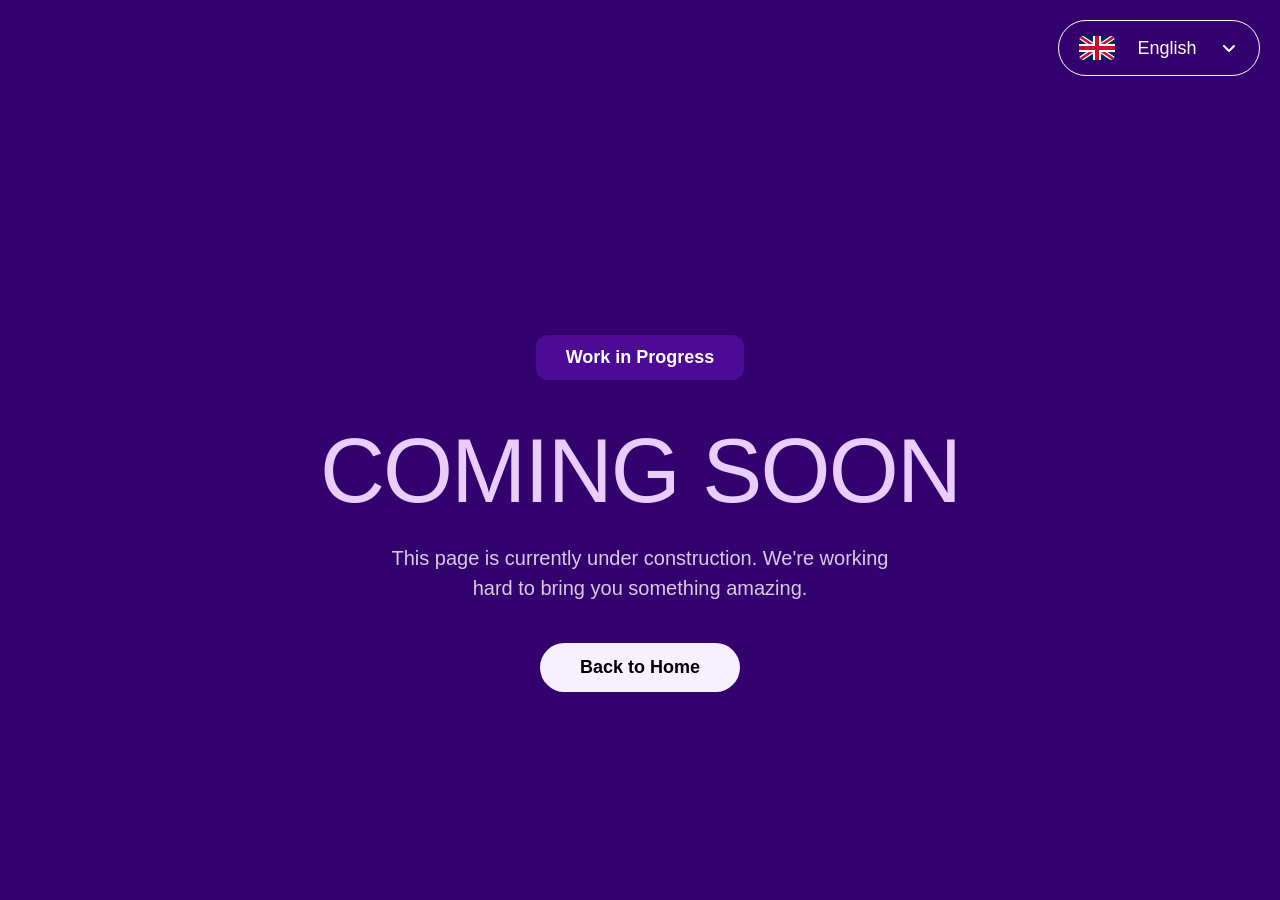
==== commit b08e638e: "made index wip" ====
--- a/index.html
+++ b/index.html
@@ -3,480 +3,199 @@
 <head>
   <meta charset="UTF-8">
   <meta name="viewport" content="width=device-width, initial-scale=1.0">
-  <title>FloraBal - FemTech Vaginal Health Diagnostics</title>
-  <link rel="stylesheet" href="css/styles.css">
-  <link href="https://fonts.googleapis.com/css2?family=Anton&family=Inter:wght@400;500;600;700&family=Poppins:wght@400;600;700&display=swap" rel="stylesheet">
+  <title>FloraBal - Coming Soon</title>
+  <link href="assets/logocorto.png" rel="stylesheet">
+  <style>
+    *, *::before, *::after { margin: 0; padding: 0; box-sizing: border-box; }
+    body {
+      font-family: 'Inter', sans-serif;
+      min-height: 100vh;
+      position: relative;
+      display: flex;
+      flex-direction: column;
+      align-items: center;
+      justify-content: center;
+      background: #34026f;
+      color: #fff;
+      text-align: center;
+      padding: 40px 20px;
+    }
+    .wip-logo {
+      display: flex;
+      align-items: center;
+      justify-content: center;
+      margin-bottom: 60px;
+    }
+
+    .bottom-nav-logo {
+      flex-shrink: 0;
+      display: flex;
+      align-items: center;
+    }
+
+    .bottom-nav-logo-crop {
+      width: 79px;
+      height: 66px;
+      position: relative;
+      overflow: hidden;
+    }
+
+    .bottom-logo-img-crop {
+      position: absolute;
+      width: 815.18%;
+      max-width: none;
+      left: -470.16%;
+      top: -55.4%;
+    }
+    .lang-selector {
+      position: fixed;
+      top: 20px;
+      right: 20px;
+      width: 202px;
+      z-index: 5;
+    }
+    .lang-selector-trigger {
+      display: flex;
+      align-items: center;
+      gap: 8px;
+      width: 100%;
+      border: 1px solid #fff;
+      border-radius: 50px;
+      padding: 12px 20px;
+      height: 56px;
+      cursor: pointer;
+      background: #34026f;
+      color: #fff;
+      font: inherit;
+    }
+    .lang-flag { width: 36px; height: 24px; border-radius: 5px; object-fit: cover; }
+    .lang-text { font-size: 18px; flex: 1; text-align: center; white-space: nowrap; }
+    .lang-caret { width: 20px; height: 20px; transition: transform 0.2s ease; }
+    .lang-selector.is-open .lang-caret { transform: rotate(180deg); }
+    .lang-menu {
+      position: absolute;
+      top: calc(100% + 8px);
+      left: 0;
+      right: 0;
+      border: 1px solid #fff;
+      border-radius: 18px;
+      background: #34026f;
+      padding: 8px;
+      list-style: none;
+      display: none;
+    }
+    .lang-selector.is-open .lang-menu { display: block; }
+    .lang-option {
+      width: 100%;
+      border: none;
+      background: transparent;
+      border-radius: 12px;
+      padding: 8px 10px;
+      display: flex;
+      align-items: center;
+      gap: 10px;
+      cursor: pointer;
+      color: #fff;
+      font: inherit;
+    }
+    .lang-option:hover, .lang-option:focus-visible { background: rgba(255, 255, 255, 0.16); outline: none; }
+    .lang-option-label { font-size: 16px; line-height: 1.2; }
+    h1 {
+      font-family: 'Anton', sans-serif;
+      font-size: clamp(40px, 8vw, 90px);
+      letter-spacing: -1.8px;
+      font-weight: 400;
+      margin-bottom: 20px;
+    }
+    h1 span { color: #E9CDFD; }
+    p {
+      font-size: 20px;
+      font-weight: 500;
+      line-height: 30px;
+      opacity: 0.8;
+      max-width: 500px;
+      margin-bottom: 40px;
+    }
+    .back-btn {
+      display: inline-flex;
+      align-items: center;
+      justify-content: center;
+      padding: 14px 40px;
+      border-radius: 50px;
+      background: #F7F1FF;
+      color: #000;
+      font-family: 'Inter', sans-serif;
+      font-weight: 600;
+      font-size: 18px;
+      text-decoration: none;
+      transition: opacity 0.2s;
+    }
+    .back-btn:hover { opacity: 0.85; }
+    .badge {
+      display: inline-block;
+      background: rgba(112, 23, 210, 0.41);
+      border-radius: 12px;
+      padding: 12px 30px;
+      margin-bottom: 40px;
+    }
+    .badge span {
+      font-family: 'Poppins', sans-serif;
+      font-weight: 700;
+      font-size: 18px;
+    }
+    html[lang="es"] h1 { letter-spacing: -1px; line-height: 1.08; }
+    html[lang="es"] p { line-height: 1.45; }
+    @media (max-width: 768px) {
+      .lang-selector { top: 16px; right: 16px; width: 190px; }
+      .lang-selector-trigger { padding: 10px 14px; height: 52px; }
+      .lang-text { font-size: 16px; }
+    }
+  </style>
 </head>
 <body>
-  <!-- =====================================================
-       HOW TO REPLACE IMAGES:
-       1. Put your image files in the "assets/" folder
-       2. Find the <img> tag you want to change
-       3. Replace the src="..." value with "assets/your-file-name.jpg"
-
-       Example:
-         BEFORE: src="https://www.figma.com/api/mcp/asset/..."
-         AFTER:  src="assets/hero-photo.jpg"
-
-       All replaceable images are marked with "IMAGE:" comments below.
-       ====================================================== -->
-
-  <!-- ===== Header ===== -->
-  <header class="header">
-    <nav class="navbar">
-      <!--
-        LOGO: To replace with your own logo image:
-        1. Save your logo as "assets/logo.png" (recommended ~174x44px, transparent PNG)
-        2. Replace the <img> src below with "assets/logo.png"
-        3. Remove the "logo-img-crop" class and add "logo-img-custom" instead
-      -->
-      <a href="index.html" class="nav-logo">
-        <div class="nav-logo-crop">
-          <!-- IMAGE: Header logo — replace src with "assets/logo.png" and remove the crop wrapper -->
-          <img src="https://www.figma.com/api/mcp/asset/7f78518b-f1ac-4896-90ff-1c907b80309f" alt="FloraBal Logo" class="logo-img-crop">
-        </div>
-      </a>
-      <button type="button" class="menu-toggle" data-menu-toggle aria-label="Open navigation menu" aria-expanded="false" aria-controls="primary-navigation">
-        <span></span>
-        <span></span>
-        <span></span>
-      </button>
-      <div class="nav-actions" id="primary-navigation" data-mobile-drawer>
-        <ul class="nav-links">
-          <li><a href="wip.html" data-i18n="nav.whoWeAre">Who we are</a></li>
-          <li><a href="wip.html" data-i18n="nav.howItWorks">How it works</a></li>
-          <li><a href="contact.html" data-i18n="nav.contact">Contact</a></li>
-          <li><a href="wip.html" data-i18n="nav.blog">Blog</a></li>
-        </ul>
-        <div class="lang-selector" data-lang-selector>
-          <button class="lang-selector-trigger" type="button" data-lang-trigger aria-haspopup="listbox" aria-expanded="false" aria-label="Change language">
-            <img src="" alt="UK flag" class="lang-flag" data-lang-current-flag>
-            <span class="lang-text" data-i18n="lang.current">English</span>
-            <svg class="lang-caret" width="20" height="20" viewBox="0 0 20 20" fill="none">
-              <path d="M5 8L10 13L15 8" stroke="currentColor" stroke-width="2" stroke-linecap="round" stroke-linejoin="round"/>
-            </svg>
-          </button>
-          <ul class="lang-menu" role="listbox" aria-label="Language options">
-            <li><button type="button" class="lang-option" role="option" data-lang-option data-lang="en"><img src="[data-uri]" alt="UK flag" class="lang-flag" data-lang-option-flag data-lang-flag="en"><span class="lang-option-label">English</span></button></li>
-            <li><button type="button" class="lang-option" role="option" data-lang-option data-lang="es"><img src="[data-uri]" alt="Bandera de España" class="lang-flag" data-lang-option-flag data-lang-flag="es"><span class="lang-option-label">Español</span></button></li>
-          </ul>
-        </div>
-      </div>
-    </nav>
-  </header>
-  <div class="mobile-nav-overlay" data-mobile-overlay></div>
-
-  <!-- ===== Hero Section ===== -->
-  <section class="hero">
-    <div class="hero-image-wrapper">
-      <!-- IMAGE: Hero background photo — replace src with "assets/hero.jpg" (recommended ~1400x900px) -->
-      <img src="https://www.figma.com/api/mcp/asset/e7e63121-757c-4fe5-afcf-4523e0bb8a30" alt="FloraBal team" class="hero-image">
-      <div class="hero-overlay"></div>
-      <div class="hero-title-wrapper">
-        <h1 class="hero-title" data-text="FLORABAL">FLORABAL</h1>
-      </div>
+  <div class="lang-selector" data-lang-selector>
+    <button class="lang-selector-trigger" type="button" data-lang-trigger aria-haspopup="listbox" aria-expanded="false" aria-label="Change language">
+      <img src="" alt="UK flag" class="lang-flag" data-lang-current-flag>
+      <span class="lang-text" data-i18n="lang.current">English</span>
+      <svg class="lang-caret" width="20" height="20" viewBox="0 0 20 20" fill="none">
+        <path d="M5 8L10 13L15 8" stroke="currentColor" stroke-width="2" stroke-linecap="round" stroke-linejoin="round"/>
+      </svg>
+    </button>
+    <ul class="lang-menu" role="listbox" aria-label="Language options">
+      <li><button type="button" class="lang-option" role="option" data-lang-option data-lang="en"><img src="[data-uri]" alt="UK flag" class="lang-flag" data-lang-option-flag data-lang-flag="en"><span class="lang-option-label">English</span></button></li>
+      <li><button type="button" class="lang-option" role="option" data-lang-option data-lang="es"><img src="[data-uri]" alt="Bandera de España" class="lang-flag" data-lang-option-flag data-lang-flag="es"><span class="lang-option-label">Español</span></button></li>
+    </ul>
+  </div>
+
+  <a href="index.html" class="wip-logo bottom-nav-logo" aria-label="FloraBal Home">
+    <div class="bottom-nav-logo-crop">
+      <img src="https://www.figma.com/api/mcp/asset/dd02a08c-ef44-49fe-b847-50de80b6694a" alt="FloraBal" class="bottom-logo-img-crop">
     </div>
-  </section>
-
-  <!-- ===== What is FloraBal ===== -->
-  <section id="who-we-are" class="what-is">
-    <div class="what-is-inner">
-      <div class="what-is-image">
-        <!-- IMAGE: "What is FloraBal" section photo — replace src with "assets/what-is.jpg" (recommended ~510x451px) -->
-        <img src="assets/ProductExample.png" alt="Woman with FloraBal">
-      </div>
-      <div class="what-is-content">
-        <h2 class="section-heading">
-          <span class="text-white" data-i18n="whatIs.headingPrefix">WHAT IS</span>
-          <span class="text-lilac" data-i18n="whatIs.headingBrand"> FLORABAL</span><span class="text-white" data-i18n="whatIs.headingSuffix">?</span>
-        </h2>
-        <p class="what-is-text" data-i18n="whatIs.paragraph1">
-          FloraBal is a rapid vaginal health diagnostic kit designed to detect infections quickly, easily, and without the need for a laboratory or clinical visit. It belongs to a new generation of FemTech solutions with the objective of making women's healthcare more accessible, private and user-friendly.
-        </p>
-        <p class="what-is-text" data-i18n="whatIs.paragraph2">
-          Using advanced biomarker detection technology, FloraBal delivers reliable results in minutes, helping users make informed decisions about their health.
-        </p>
-        <div class="what-is-buttons">
-          <a href="wip.html" class="btn btn-light" data-i18n="buttons.howItWorks">How it works</a>
-          <a href="wip.html" class="btn btn-light" data-i18n="buttons.whoWeAre">Who we are</a>
-        </div>
-      </div>
-    </div>
-  </section>
-
-  <!-- ===== The Problem ===== -->
-  <section class="problem">
-    <div class="problem-inner">
-      <h2 class="section-heading problem-heading">
-        <span data-i18n="problem.headingPrefix">THE </span><span class="text-purple" data-i18n="problem.headingMain">PROBLEM</span>
-      </h2>
-      <div class="problem-content">
-        <div class="problem-left">
-          <!-- IMAGE: Mexico map illustration — replace src with "assets/mexico-map.png" (recommended ~520x326px, transparent PNG) -->
-          <img src="https://www.figma.com/api/mcp/asset/177a21dd-252e-421a-aa56-15794533fb72" alt="Mexico map" class="mexico-map">
-        </div>
-        <div class="problem-right">
-          <div class="problem-description">
-            <div class="problem-border"></div>
-            <div class="problem-text-area">
-              <p class="problem-intro" data-i18n="problem.intro">Vaginal infections affect millions of women in Mexico each year, yet the default response is self-medication, not diagnosis.</p>
-              <div class="problem-cards">
-                <div class="problem-card">
-                  <div class="problem-card-icon icon-clock">
-                    <svg width="28" height="28" viewBox="0 0 28 28" fill="none">
-                      <path d="M14 4.667C8.845 4.667 4.667 8.845 4.667 14S8.845 23.333 14 23.333 23.333 19.155 23.333 14 19.155 4.667 14 4.667zm0 16.333A7 7 0 1114 7a7 7 0 010 14zm.583-11.083h-1.75v4.666l4.084 2.45.875-1.433-3.209-1.9V9.917z" fill="#34026f"/>
-                    </svg>
-                  </div>
-                  <h4 data-i18n="problem.card1.title">Delayed care</h4>
-                  <p data-i18n="problem.card1.text">Women wait too long or never seek a proper diagnosis.</p>
-                </div>
-                <div class="problem-card">
-                  <div class="problem-card-icon icon-pill">
-                    <svg width="28" height="28" viewBox="0 0 28 28" fill="none">
-                      <rect x="4" y="4" width="20" height="20" rx="4" fill="#E9CDFD"/>
-                      <path d="M9 14h10M14 9v10" stroke="#34026f" stroke-width="2" stroke-linecap="round"/>
-                    </svg>
-                  </div>
-                  <h4 data-i18n="problem.card2.title">Self-medication</h4>
-                  <p data-i18n="problem.card2.text">Symptoms treated without identifying the actual cause.</p>
-                </div>
-                <div class="problem-card">
-                  <div class="problem-card-icon icon-alert">
-                    <svg width="28" height="28" viewBox="0 0 28 28" fill="none">
-                      <path d="M14 4.667C8.845 4.667 4.667 8.845 4.667 14S8.845 23.333 14 23.333 23.333 19.155 23.333 14 19.155 4.667 14 4.667zm0 16.333A7 7 0 1114 7a7 7 0 010 14zm-.583-3.5h1.166v1.167h-1.166V17.5zm0-7h1.166v5.833h-1.166V10.5z" fill="#34026f"/>
-                    </svg>
-                  </div>
-                  <h4 data-i18n="problem.card3.title">Wrong treatment</h4>
-                  <p data-i18n="problem.card3.text">Misdiagnosis leads to recurring infections and complications.</p>
-                </div>
-              </div>
-              <div class="problem-callout">
-                <p data-i18n="problem.callout">This cycle drives up complications, including elevated STI risk and pregnancy issues while adding costs that could be avoided with a timely, accurate diagnosis.</p>
-              </div>
-            </div>
-          </div>
-        </div>
-      </div>
-    </div>
-  </section>
-
-  <!-- ===== Our Solution ===== -->
-  <section id="how-it-works" class="solution">
-    <div class="solution-inner">
-      <div class="solution-left">
-        <h2 class="section-heading">
-          <span class="text-white" data-i18n="solution.headingPrefix">OUR </span><span class="text-lilac" data-i18n="solution.headingMain">SOLUTION</span>
-        </h2>
-        <div class="solution-badges">
-          <div class="badge">
-            <span class="badge-value" data-i18n="solution.badge1.value">15 min</span>
-            <span class="badge-label" data-i18n="solution.badge1.label">RESULTS</span>
-          </div>
-          <div class="badge">
-            <span class="badge-value" data-i18n="solution.badge2.value">No lab</span>
-            <span class="badge-label" data-i18n="solution.badge2.label">NEEDED</span>
-          </div>
-                    <div class="badge">
-                                <span class="badge-value" data-i18n="solution.badge3.value">Self-use</span>
-                                            <span class="badge-label" data-i18n="solution.badge3.label">AT HOME</span>
-                                                      </div>
-                                                              </div>
-                                                                      <p class="solution-text" data-i18n-html="solution.paragraph1">
-                                                                                FloraBal uses a <strong>lateral flow immunoassay,</strong> the same technology behind pregnancy tests, to detect biomarkers like sialidase, an enzyme linked to bacterial vaginosis.
-        </p>
-        <p class="solution-text" data-i18n="solution.paragraph2">
-          Designed for self-sampling, it delivers accurate results in ~15 minutes with no laboratory processing required. Biochemical precision, built for everyday use.
-        </p>
-        <a href="wip.html" class="btn btn-light" data-i18n="buttons.learnMore">Learn more</a>
-      </div>
-      <div class="solution-right">
-        <!-- IMAGE: Solution section photo — replace src with "assets/solution.jpg" (recommended ~510x451px) -->
-        <img src="assets/SciencePhoto2.jpeg" alt="FloraBal product" class="solution-image">
-      </div>
-    </div>
-  </section>
-
-  <!-- ===== Why FloraBal ===== -->
-  <section class="why-florabal">
-    <div class="why-inner">
-      <h2 class="section-heading why-heading">
-        <span data-i18n="why.headingPrefix">WHY </span><span class="text-purple" data-i18n="why.headingBrand">FLORABAL</span><span data-i18n="why.headingSuffix">?</span>
-      </h2>
-      <p class="why-subtitle" data-i18n="why.subtitle">A solution built from ground up for the women who need it most. Fast, accurate, and designed for real life</p>
-      <div class="why-cards">
-        <div class="why-card">
-          <div class="why-card-icon">
-            <svg width="52" height="52" viewBox="0 0 52 52" fill="none">
-              <path d="M26 8c-7.2 0-13 5.8-13 13 0 6.4 4.6 11.8 10.8 12.8V39h-4.2a2 2 0 100 4h4.2v3a2 2 0 104 0v-3H32a2 2 0 100-4h-4.2v-5.2C34.4 32.8 39 27.4 39 21c0-7.2-5.8-13-13-13zm0 4c5 0 9 4 9 9s-4 9-9 9-9-4-9-9 4-9 9-9z" fill="#34026f"/>
-            </svg>
-          </div>
-          <h3 data-i18n="why.card1.title">100% women-led team</h3>
-          <p data-i18n="why.card1.text">Built by women in biotech and health innovation with firsthand understanding of the problem we're solving</p>
-        </div>
-        <div class="why-card">
-          <div class="why-card-icon">
-            <svg width="52" height="52" viewBox="0 0 52 52" fill="none">
-              <path d="M26 8C16.06 8 8 16.06 8 26s8.06 18 18 18 18-8.06 18-18S35.94 8 26 8zm0 32c-7.73 0-14-6.27-14-14s6.27-14 14-14 14 6.27 14 14-6.27 14-14 14zm1-22h-3v9.2l7.2 4.3 1.5-2.5-5.7-3.3V18z" fill="#34026f"/>
-            </svg>
-          </div>
-          <h3 data-i18n="why.card2.title">Fast, affordable & accessible</h3>
-          <p data-i18n="why.card2.text">Results in 15 minutes at a fraction of the cost. No clinic visit, no lab, no waiting days for answers.</p>
-        </div>
-        <div class="why-card">
-          <div class="why-card-icon">
-            <svg width="52" height="52" viewBox="0 0 52 52" fill="none">
-              <path d="M26 6C14.95 6 6 14.95 6 26s8.95 20 20 20 20-8.95 20-20S37.05 6 26 6zm0 36c-8.84 0-16-7.16-16-16S17.16 10 26 10s16 7.16 16 16-7.16 16-16 16zm-1.7-7.8l-7.4-7.4 2.8-2.8 4.6 4.6 8.2-8.2 2.8 2.8-11 11z" fill="#34026f"/>
-            </svg>
-          </div>
-          <h3 data-i18n="why.card3.title">Designed for real-world impact</h3>
-          <p data-i18n="why.card3.text">Targeted at underserved and high-need communities where access to traditional diagnostics is limited</p>
-        </div>
-      </div>
-    </div>
-  </section>
-
-  <!-- ===== Testimonies & Partners ===== -->
-  <!--
-  <section class="testimonies">
-    <div class="testimonies-inner">
-      <h2 class="section-heading testimonies-heading">
-        <span data-i18n="testimonies.headingPrefix">TESTIMONIES & </span><span class="text-purple" data-i18n="testimonies.headingMain">PARTNERS</span>
-      </h2>
-      <div class="testimonial-cards">
-        <div class="testimonial-card">
-          <div class="testimonial-header">
-            [IMAGE: Testimonial avatar 1 — replace src with "assets/avatar-1.jpg" (recommended 70x70px, square)]
-            <img src="https://www.figma.com/api/mcp/asset/9bbbc492-7c27-498e-abf9-5b3d4dbd0f7d" alt="Avatar" class="testimonial-avatar">
-            <div class="testimonial-info">
-              <h4 data-i18n="testimonies.card1.name">Lorem ipsum</h4>
-              <p data-i18n="testimonies.card1.role">Lorem ipsum dolor sit amet</p>
-            </div>
-          </div>
-          <div class="testimonial-quote-icon">
-            [IMAGE: Quote icon — replace src with "assets/quote-icon.png" if desired]
-            <img src="https://www.figma.com/api/mcp/asset/a709aac0-23e5-418b-82ff-71d4adf0f937" alt="Quote">
-          </div>
-          <p class="testimonial-text" data-i18n="testimonies.card1.quote">"Lorem ipsum dolor sit amet consectetur adipiscing, elit morbi imperdiet, Lorem ipsum dolor sit amet consectetur adipiscing, elit morbi imperdiet"</p>
-        </div>
-        <div class="testimonial-card">
-          <div class="testimonial-header">
-            [IMAGE: Testimonial avatar 2 — replace src with "assets/avatar-2.jpg" (recommended 70x70px, square)]
-            <img src="https://www.figma.com/api/mcp/asset/9bbbc492-7c27-498e-abf9-5b3d4dbd0f7d" alt="Avatar" class="testimonial-avatar">
-            <div class="testimonial-info">
-              <h4 data-i18n="testimonies.card2.name">Lorem ipsum</h4>
-              <p data-i18n="testimonies.card2.role">Lorem ipsum dolor sit amet</p>
-            </div>
-          </div>
-          <div class="testimonial-quote-icon">
-            <img src="https://www.figma.com/api/mcp/asset/a709aac0-23e5-418b-82ff-71d4adf0f937" alt="Quote">
-          </div>
-          <p class="testimonial-text" data-i18n="testimonies.card2.quote">"Lorem ipsum dolor sit amet consectetur adipiscing, elit morbi imperdiet, Lorem ipsum dolor sit amet consectetur adipiscing, elit morbi imperdiet"</p>
-        </div>
-        <div class="testimonial-card">
-          <div class="testimonial-header">
-            [IMAGE: Testimonial avatar 3 — replace src with "assets/avatar-3.jpg" (recommended 70x70px, square)]
-            <img src="https://www.figma.com/api/mcp/asset/9bbbc492-7c27-498e-abf9-5b3d4dbd0f7d" alt="Avatar" class="testimonial-avatar">
-            <div class="testimonial-info">
-              <h4 data-i18n="testimonies.card3.name">Lorem ipsum</h4>
-              <p data-i18n="testimonies.card3.role">Lorem ipsum dolor sit amet</p>
-            </div>
-          </div>
-          <div class="testimonial-quote-icon">
-            <img src="https://www.figma.com/api/mcp/asset/a709aac0-23e5-418b-82ff-71d4adf0f937" alt="Quote">
-          </div>
-          <p class="testimonial-text" data-i18n="testimonies.card3.quote">"Lorem ipsum dolor sit amet consectetur adipiscing, elit morbi imperdiet, Lorem ipsum dolor sit amet consectetur adipiscing, elit morbi imperdiet"</p>
-        </div>
-      </div>
-    </div>
-  </section>
-  -->
-
-  <!-- ===== Footer / Contact Section ===== -->
-  <!--
-    Footer layout: Dark purple flat background covers the full area.
-    A large white ellipse sits on top half, creating a crescent-moon transition.
-    Text + button sit on the white ellipse area, social icons on the purple area.
-  -->
-  <footer class="footer-section">
-    <!-- White ellipse crescent overlapping the top -->
-    <div class="footer-white-ellipse"></div>
-    <!-- Content on top of everything -->
-    <div class="footer-content">
-      <div class="footer-top-content">
-        <h2 class="footer-heading" data-i18n="footer.heading">Interested? Contact Us!</h2>
-        <p class="footer-subtext" data-i18n="footer.subtext">Florabal. FemTech. Intimate Health.</p>
-      </div>
-      <div class="footer-bottom-content">
-        <a href="contact.html" class="btn-contact" data-i18n="buttons.contactUs">Contact Us</a>
-        <div class="social-icons">
-          <!-- IMAGE: Social icon — Facebook. Replace src with "assets/facebook.png" -->
-          <a href="wip.html" class="social-link" aria-label="Facebook">
-            <img src="https://www.figma.com/api/mcp/asset/e11e60f7-cea5-4b89-84c3-7c060d183990" alt="Facebook">
-          </a>
-          <!-- IMAGE: Social icon — Instagram. Replace src with "assets/instagram.png" -->
-          <a href="wip.html" class="social-link" aria-label="Instagram">
-            <img src="https://www.figma.com/api/mcp/asset/6de7e89c-67b3-40a7-8d57-e73ece543006" alt="Instagram">
-          </a>
-          <!-- IMAGE: Social icon — LinkedIn. Replace src with "assets/linkedin.png" -->
-          <a href="wip.html" class="social-link" aria-label="LinkedIn">
-            <svg width="24" height="24" viewBox="0 0 24 24" fill="none" aria-hidden="true">
-              <path d="M5.3 8.6a1.9 1.9 0 1 1 0-3.8 1.9 1.9 0 0 1 0 3.8ZM3.8 20V9.8h3V20h-3Zm4.9 0V9.8h2.9v1.4h.1c.4-.8 1.4-1.6 2.8-1.6 3 0 3.5 2 3.5 4.5V20h-3v-5.1c0-1.2 0-2.8-1.7-2.8s-2 1.3-2 2.7V20h-2.9Z"/>
-            </svg>
-          </a>
-        </div>
-      </div>
-    </div>
-
-    <!-- ===== Bottom Nav (inside footer so it sits on the purple bg) ===== -->
-    <nav class="bottom-nav">
-      <div class="bottom-nav-inner">
-        <!-- IMAGE: Bottom nav logo (flower icon only) — replace src with "assets/logo-icon.png" -->
-        <a href="index.html" class="bottom-nav-logo">
-          <div class="bottom-nav-logo-crop">
-            <img src="assets/logocorto.png" alt="FloraBal" class="bottom-logo-img-crop">
-          </div>
-        </a>
-        <ul class="bottom-nav-links">
-          <li><a href="wip.html" data-i18n="nav.whoWeAre">Who we are</a></li>
-          <li><a href="wip.html" data-i18n="nav.howItWorks">How it works</a></li>
-          <li><a href="contact.html" data-i18n="nav.contact">Contact</a></li>
-          <li><a href="wip.html" data-i18n="nav.blog">Blog</a></li>
-        </ul>
-        <div class="lang-selector lang-selector-dark" data-lang-selector>
-          <button class="lang-selector-trigger" type="button" data-lang-trigger aria-haspopup="listbox" aria-expanded="false" aria-label="Change language">
-            <img src="" alt="UK flag" class="lang-flag" data-lang-current-flag>
-            <span class="lang-text" data-i18n="lang.current">English</span>
-            <svg class="lang-caret" width="20" height="20" viewBox="0 0 20 20" fill="none">
-              <path d="M5 8L10 13L15 8" stroke="currentColor" stroke-width="2" stroke-linecap="round" stroke-linejoin="round"/>
-            </svg>
-          </button>
-          <ul class="lang-menu" role="listbox" aria-label="Language options">
-            <li><button type="button" class="lang-option" role="option" data-lang-option data-lang="en"><img src="[data-uri]" alt="UK flag" class="lang-flag" data-lang-option-flag data-lang-flag="en"><span class="lang-option-label">English</span></button></li>
-            <li><button type="button" class="lang-option" role="option" data-lang-option data-lang="es"><img src="[data-uri]" alt="Bandera de España" class="lang-flag" data-lang-option-flag data-lang-flag="es"><span class="lang-option-label">Español</span></button></li>
-          </ul>
-        </div>
-      </div>
-    </nav>
-  </footer>
+  </a>
+
+  <div class="badge"><span data-i18n="wip.badge">Work in Progress</span></div>
+
+  <h1><span data-i18n="wip.coming">COMING</span> <span data-i18n="wip.soon">SOON</span></h1>
+  <p data-i18n="wip.description">This page is currently under construction. We're working hard to bring you something amazing.</p>
+
+  <a href="index.html" class="back-btn" data-i18n="wip.backHome">Back to Home</a>
   <script>
     const translations = {
       en: {
         'lang.current': 'English',
-        'nav.whoWeAre': 'Who we are',
-        'nav.howItWorks': 'How it works',
-        'nav.kitFloraBal': 'KitFloraBal',
-        'nav.blog': 'Blog',
-        'whatIs.headingPrefix': 'WHAT IS',
-        'whatIs.headingBrand': ' FLORABAL',
-        'whatIs.headingSuffix': '?',
-        'whatIs.paragraph1': "FloraBal is a rapid vaginal health diagnostic kit designed to detect infections quickly, easily, and without the need for a laboratory or clinical visit. It belongs to a new generation of FemTech solutions with the objective of making women's healthcare more accessible, private and user-friendly.",
-        'whatIs.paragraph2': 'Using advanced biomarker detection technology, FloraBal delivers reliable results in minutes, helping users make informed decisions about their health.',
-        'buttons.howItWorks': 'How it works',
-        'buttons.whoWeAre': 'Who we are',
-        'problem.headingPrefix': 'THE ',
-        'problem.headingMain': 'PROBLEM',
-        'problem.intro': 'Vaginal infections affect millions of women in Mexico each year, yet the default response is self-medication, not diagnosis.',
-        'problem.card1.title': 'Delayed care',
-        'problem.card1.text': 'Women wait too long or never seek a proper diagnosis.',
-        'problem.card2.title': 'Self-medication',
-        'problem.card2.text': 'Symptoms treated without identifying the actual cause.',
-        'problem.card3.title': 'Wrong treatment',
-        'problem.card3.text': 'Misdiagnosis leads to recurring infections and complications.',
-        'problem.callout': 'This cycle drives up complications, including elevated STI risk and pregnancy issues while adding costs that could be avoided with a timely, accurate diagnosis.',
-        'solution.headingPrefix': 'OUR ',
-        'solution.headingMain': 'SOLUTION',
-        'solution.badge1.value': '15 min',
-        'solution.badge1.label': 'RESULTS',
-        'solution.badge2.value': 'No lab',
-        'solution.badge2.label': 'NEEDED',
-        'solution.badge3.value': 'Self-use',
-        'solution.badge3.label': 'AT HOME',
-        'solution.paragraph1': 'FloraBal uses a <strong>lateral flow immunoassay,</strong> the same technology behind pregnancy tests, to detect biomarkers like sialidase, an enzyme linked to bacterial vaginosis.',
-        'solution.paragraph2': 'Designed for self-sampling, it delivers accurate results in ~15 minutes with no laboratory processing required. Biochemical precision, built for everyday use.',
-        'buttons.learnMore': 'Learn more',
-        'why.headingPrefix': 'WHY ',
-        'why.headingBrand': 'FLORABAL',
-        'why.headingSuffix': '?',
-        'why.subtitle': 'A solution built from ground up for the women who need it most. Fast, accurate, and designed for real life',
-        'why.card1.title': '100% women-led team',
-        'why.card1.text': "Built by women in biotech and health innovation with firsthand understanding of the problem we're solving",
-        'why.card2.title': 'Fast, affordable & accessible',
-        'why.card2.text': 'Results in 15 minutes at a fraction of the cost. No clinic visit, no lab, no waiting days for answers.',
-        'why.card3.title': 'Designed for real-world impact',
-        'why.card3.text': 'Targeted at underserved and high-need communities where access to traditional diagnostics is limited',
-        'testimonies.headingPrefix': 'TESTIMONIES & ',
-        'testimonies.headingMain': 'PARTNERS',
-        'testimonies.card1.name': 'Ana R.',
-        'testimonies.card1.role': 'Pilot user in Mexico',
-        'testimonies.card1.quote': '"I got clear results in minutes and avoided self-medicating again."',
-        'testimonies.card2.name': 'Dr. López',
-        'testimonies.card2.role': 'Community health ally',
-        'testimonies.card2.quote': '"Tools like FloraBal can reduce delays and improve treatment decisions."',
-        'testimonies.card3.name': 'Mariana P.',
-        'testimonies.card3.role': 'University student',
-        'testimonies.card3.quote': '"Private, easy to use, and much less stressful than waiting for lab appointments."',
-        'footer.heading': 'Interested? Contact Us!',
-        'footer.subtext': 'Florabal. FemTech. Intimate Health.',
-        'buttons.contactUs': 'Contact Us'
+        'wip.badge': 'Work in Progress',
+        'wip.coming': 'COMING',
+        'wip.soon': 'SOON',
+        'wip.description': "This page is currently under construction. We're working hard to bring you something amazing.",
+        'wip.backHome': 'Back to Home'
       },
       es: {
         'lang.current': 'Español',
-        'nav.whoWeAre': 'Quiénes somos',
-        'nav.howItWorks': 'Cómo funciona',
-        'nav.kitFloraBal': 'KitFloraBal',
-        'nav.blog': 'Blog',
-        'whatIs.headingPrefix': '¿QUÉ ES',
-        'whatIs.headingBrand': ' FLORABAL',
-        'whatIs.headingSuffix': '?',
-        'whatIs.paragraph1': 'FloraBal es un kit rápido de diagnóstico de salud vaginal diseñado para detectar infecciones de forma rápida, sencilla y sin necesidad de laboratorio ni visita clínica. Pertenece a una nueva generación de soluciones FemTech con el objetivo de hacer la salud de la mujer más accesible, privada y fácil de usar.',
-        'whatIs.paragraph2': 'Usando tecnología avanzada de detección de biomarcadores, FloraBal ofrece resultados confiables en minutos, ayudando a tomar decisiones informadas sobre la salud.',
-        'buttons.howItWorks': 'Cómo funciona',
-        'buttons.whoWeAre': 'Quiénes somos',
-        'problem.headingPrefix': 'EL ',
-        'problem.headingMain': 'PROBLEMA',
-        'problem.intro': 'Las infecciones vaginales afectan a millones de mujeres en México cada año, pero la respuesta por defecto suele ser la automedicación, no el diagnóstico.',
-        'problem.card1.title': 'Atención tardía',
-        'problem.card1.text': 'Las mujeres esperan demasiado o nunca buscan un diagnóstico adecuado.',
-        'problem.card2.title': 'Automedicación',
-        'problem.card2.text': 'Se tratan síntomas sin identificar la causa real.',
-        'problem.card3.title': 'Tratamiento incorrecto',
-        'problem.card3.text': 'Un mal diagnóstico provoca infecciones recurrentes y complicaciones.',
-        'problem.callout': 'Este ciclo aumenta las complicaciones, incluido un mayor riesgo de ITS y problemas en el embarazo, además de costos evitables con un diagnóstico oportuno y preciso.',
-        'solution.headingPrefix': 'NUESTRA ',
-        'solution.headingMain': 'SOLUCIÓN',
-        'solution.badge1.value': '15 min',
-        'solution.badge1.label': 'RESULTADOS',
-        'solution.badge2.value': 'Sin lab',
-        'solution.badge2.label': 'NECESARIO',
-        'solution.badge3.value': 'Autouso',
-        'solution.badge3.label': 'EN CASA',
-        'solution.paragraph1': 'FloraBal utiliza un <strong>inmunoensayo de flujo lateral,</strong> la misma tecnología de las pruebas de embarazo, para detectar biomarcadores como la sialidasa, una enzima asociada a la vaginosis bacteriana.',
-        'solution.paragraph2': 'Diseñado para autotoma, entrega resultados precisos en ~15 minutos sin procesamiento de laboratorio. Precisión bioquímica, pensada para el día a día.',
-        'buttons.learnMore': 'Conoce más',
-        'why.headingPrefix': '¿POR QUÉ ',
-        'why.headingBrand': 'FLORABAL',
-        'why.headingSuffix': '?',
-        'why.subtitle': 'Una solución creada desde cero para las mujeres que más la necesitan. Rápida, precisa y diseñada para la vida real.',
-        'why.card1.title': 'Equipo 100% liderado por mujeres',
-        'why.card1.text': 'Creado por mujeres en biotecnología e innovación en salud con comprensión directa del problema que resolvemos.',
-        'why.card2.title': 'Rápido, accesible y asequible',
-        'why.card2.text': 'Resultados en 15 minutos por una fracción del costo. Sin clínica, sin laboratorio, sin esperar días por respuestas.',
-        'why.card3.title': 'Diseñado para impacto real',
-        'why.card3.text': 'Enfocado en comunidades con alta necesidad y poco acceso a diagnósticos tradicionales.',
-        'testimonies.headingPrefix': 'TESTIMONIOS Y ',
-        'testimonies.headingMain': 'ALIADOS',
-        'testimonies.card1.name': 'Ana R.',
-        'testimonies.card1.role': 'Usuaria piloto en México',
-        'testimonies.card1.quote': '"Obtuve resultados claros en minutos y dejé de automedicarme."',
-        'testimonies.card2.name': 'Dra. López',
-        'testimonies.card2.role': 'Aliada de salud comunitaria',
-        'testimonies.card2.quote': '"Herramientas como FloraBal pueden reducir retrasos y mejorar decisiones de tratamiento."',
-        'testimonies.card3.name': 'Mariana P.',
-        'testimonies.card3.role': 'Estudiante universitaria',
-        'testimonies.card3.quote': '"Privado, fácil de usar y mucho menos estresante que esperar citas de laboratorio."',
-        'footer.heading': '¿Interesada? ¡Contáctanos!',
-        'footer.subtext': 'Florabal. FemTech. Salud íntima.',
-        'buttons.contactUs': 'Contáctanos'
+        'wip.badge': 'Trabajo en Progreso',
+        'wip.coming': 'PRÓXIMAMENTE',
+        'wip.soon': '',
+        'wip.description': 'Esta página está en construcción. Estamos trabajando para traerte algo increíble muy pronto.',
+        'wip.backHome': 'Volver al inicio'
       }
     };
 
@@ -488,29 +207,18 @@
     const selectorElements = document.querySelectorAll('[data-lang-selector]');
     const optionFlagElements = document.querySelectorAll('[data-lang-option-flag]');
     const storageKey = 'florabal-language';
-    const menuToggle = document.querySelector('[data-menu-toggle]');
-    const mobileDrawer = document.querySelector('[data-mobile-drawer]');
-    const mobileOverlay = document.querySelector('[data-mobile-overlay]');
-    const mobileMenuLinks = document.querySelectorAll('.nav-links a');
-    const heroTitle = document.querySelector('.hero-title');
 
     function applyLanguage(language) {
       const selectedLanguage = translations[language] ? language : 'en';
       const languageMap = translations[selectedLanguage];
 
       document.documentElement.lang = selectedLanguage;
+      document.title = selectedLanguage === 'es' ? 'FloraBal - Próximamente' : 'FloraBal - Coming Soon';
 
       document.querySelectorAll('[data-i18n]').forEach((element) => {
         const key = element.getAttribute('data-i18n');
-        if (languageMap[key]) {
+        if (languageMap[key] !== undefined) {
           element.textContent = languageMap[key];
-        }
-      });
-
-      document.querySelectorAll('[data-i18n-html]').forEach((element) => {
-        const key = element.getAttribute('data-i18n-html');
-        if (languageMap[key]) {
-          element.innerHTML = languageMap[key];
         }
       });
 
@@ -542,26 +250,6 @@
           trigger.setAttribute('aria-expanded', 'false');
         }
       });
-    }
-
-    function closeMobileNavigation() {
-      document.body.classList.remove('nav-open');
-      if (menuToggle) {
-        menuToggle.setAttribute('aria-expanded', 'false');
-        menuToggle.setAttribute('aria-label', 'Open navigation menu');
-      }
-    }
-
-    function toggleMobileNavigation() {
-      const willOpen = !document.body.classList.contains('nav-open');
-      document.body.classList.toggle('nav-open', willOpen);
-      if (menuToggle) {
-        menuToggle.setAttribute('aria-expanded', String(willOpen));
-        menuToggle.setAttribute('aria-label', willOpen ? 'Close navigation menu' : 'Open navigation menu');
-      }
-      if (!willOpen) {
-        closeAllMenus();
-      }
     }
 
     selectorElements.forEach((selector) => {
@@ -591,49 +279,12 @@
       });
     });
 
-    menuToggle?.addEventListener('click', (event) => {
-      event.stopPropagation();
-      toggleMobileNavigation();
-    });
-
-    mobileDrawer?.addEventListener('click', (event) => {
-      event.stopPropagation();
-    });
-
-    mobileOverlay?.addEventListener('click', closeMobileNavigation);
-
-    mobileMenuLinks.forEach((link) => {
-      link.addEventListener('click', closeMobileNavigation);
-    });
-
     document.addEventListener('click', closeAllMenus);
     document.addEventListener('keydown', (event) => {
       if (event.key === 'Escape') {
-        closeMobileNavigation();
         closeAllMenus();
       }
     });
-
-    window.addEventListener('resize', () => {
-      if (window.innerWidth > 768) {
-        closeMobileNavigation();
-      }
-    });
-
-    if (heroTitle) {
-      heroTitle.addEventListener('mousemove', (event) => {
-        const rect = heroTitle.getBoundingClientRect();
-        const xPercent = ((event.clientX - rect.left) / rect.width) * 100;
-        const yPercent = ((event.clientY - rect.top) / rect.height) * 100;
-        heroTitle.style.setProperty('--glow-x', `${xPercent}%`);
-        heroTitle.style.setProperty('--glow-y', `${yPercent}%`);
-      });
-
-      heroTitle.addEventListener('mouseleave', () => {
-        heroTitle.style.setProperty('--glow-x', '50%');
-        heroTitle.style.setProperty('--glow-y', '50%');
-      });
-    }
 
     hydrateLanguageOptionFlags();
     applyLanguage(localStorage.getItem(storageKey) || 'en');
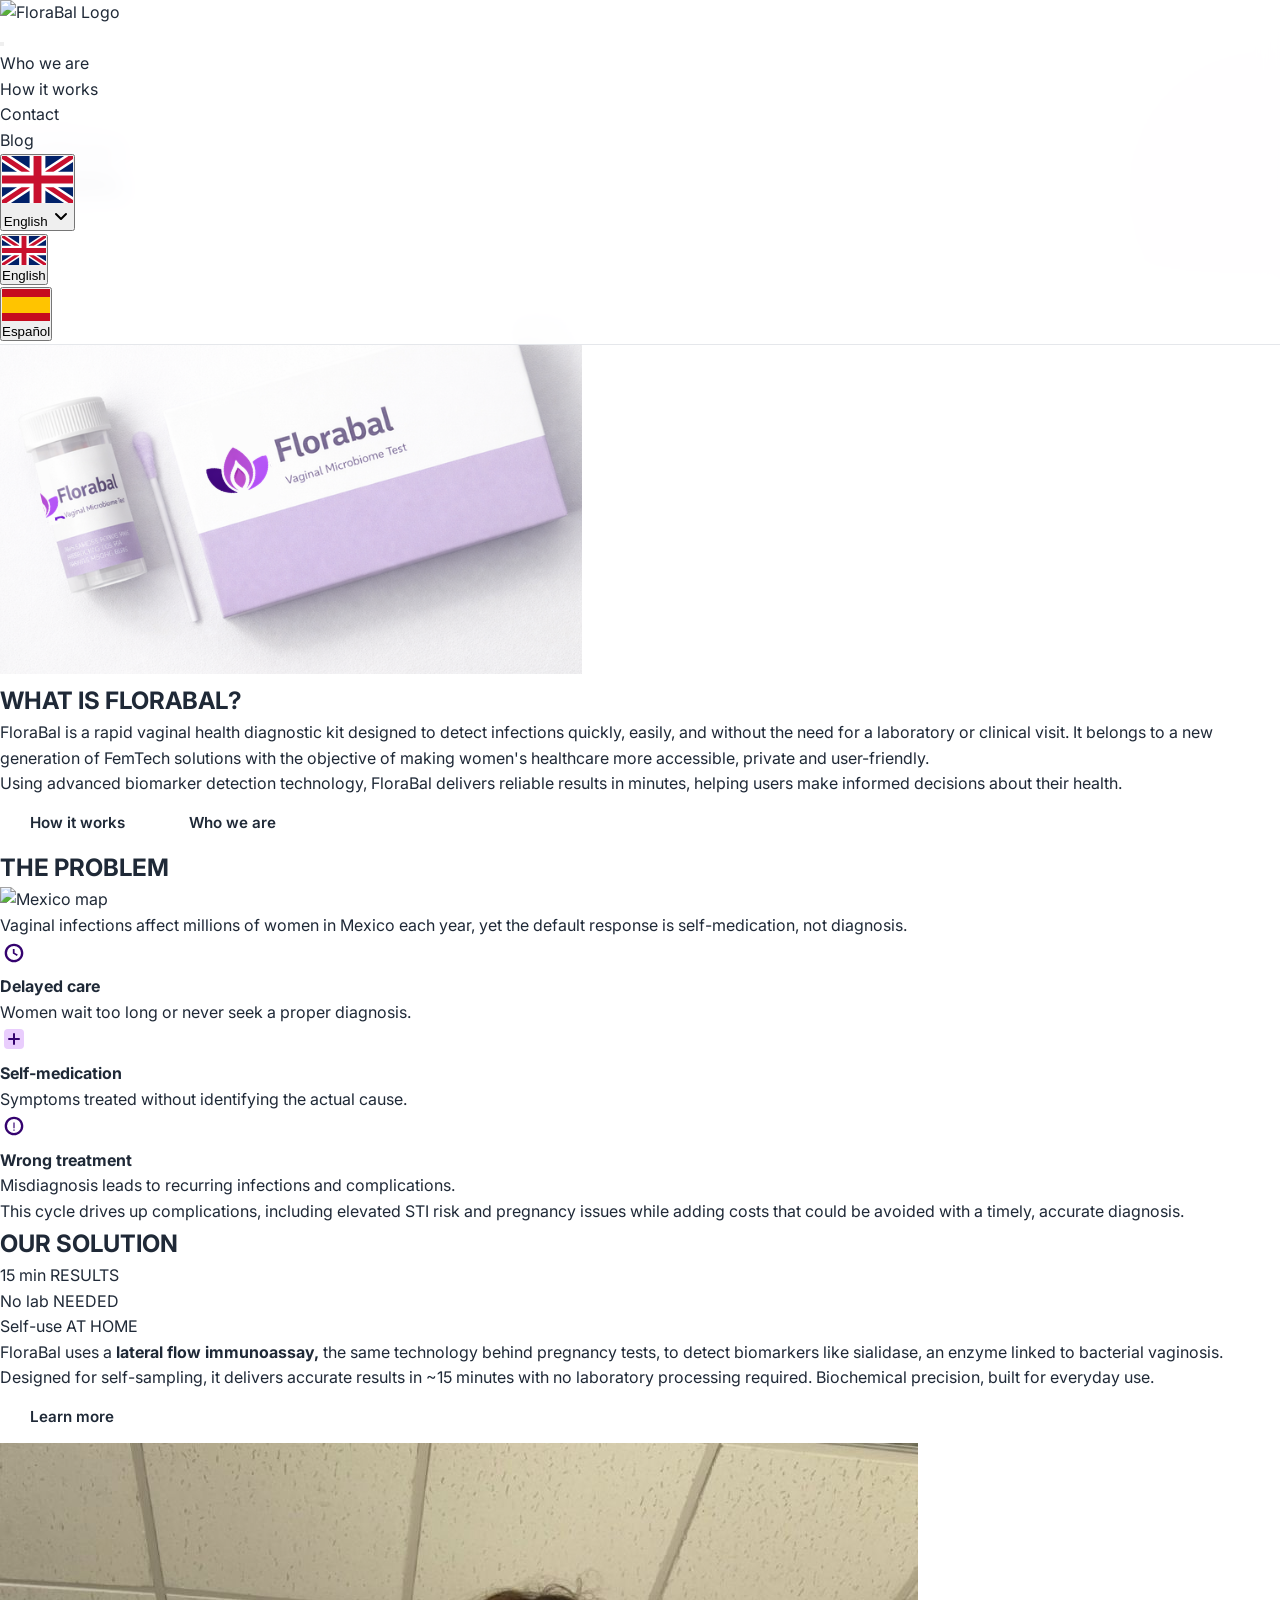
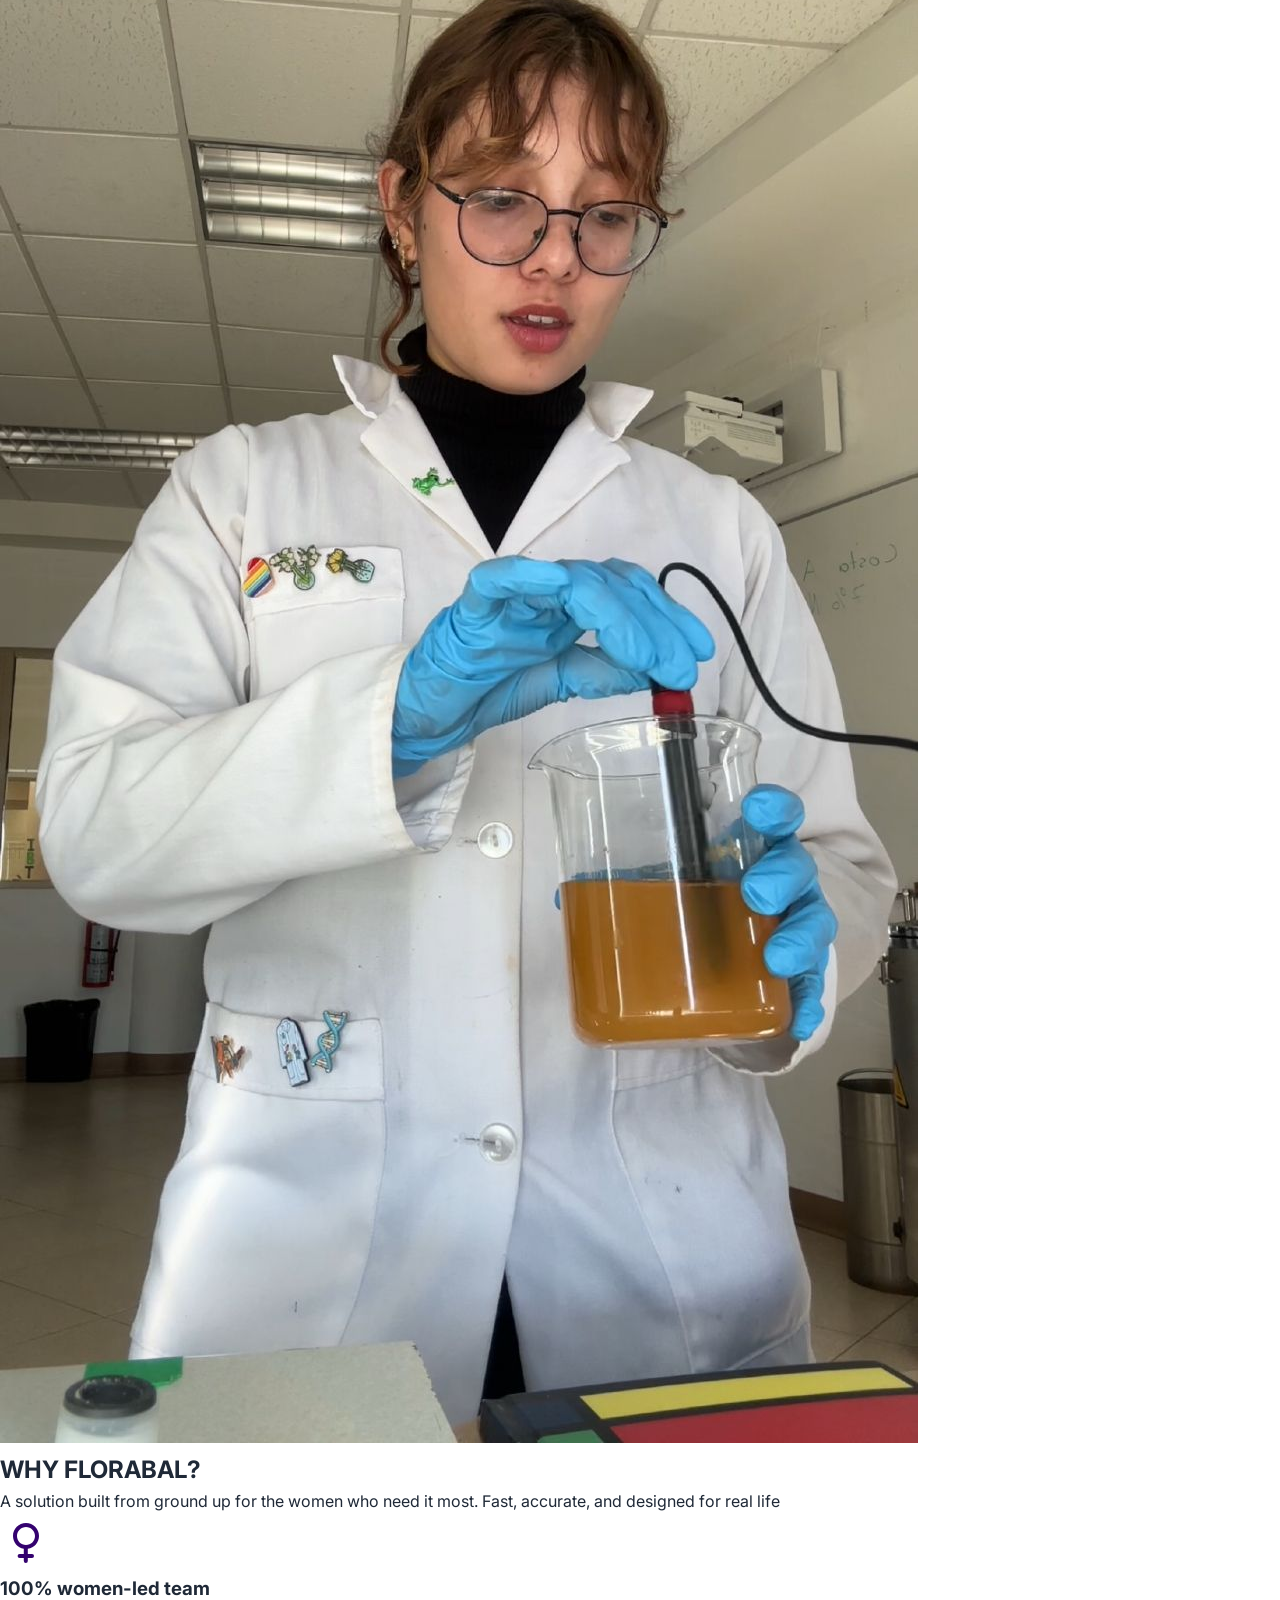
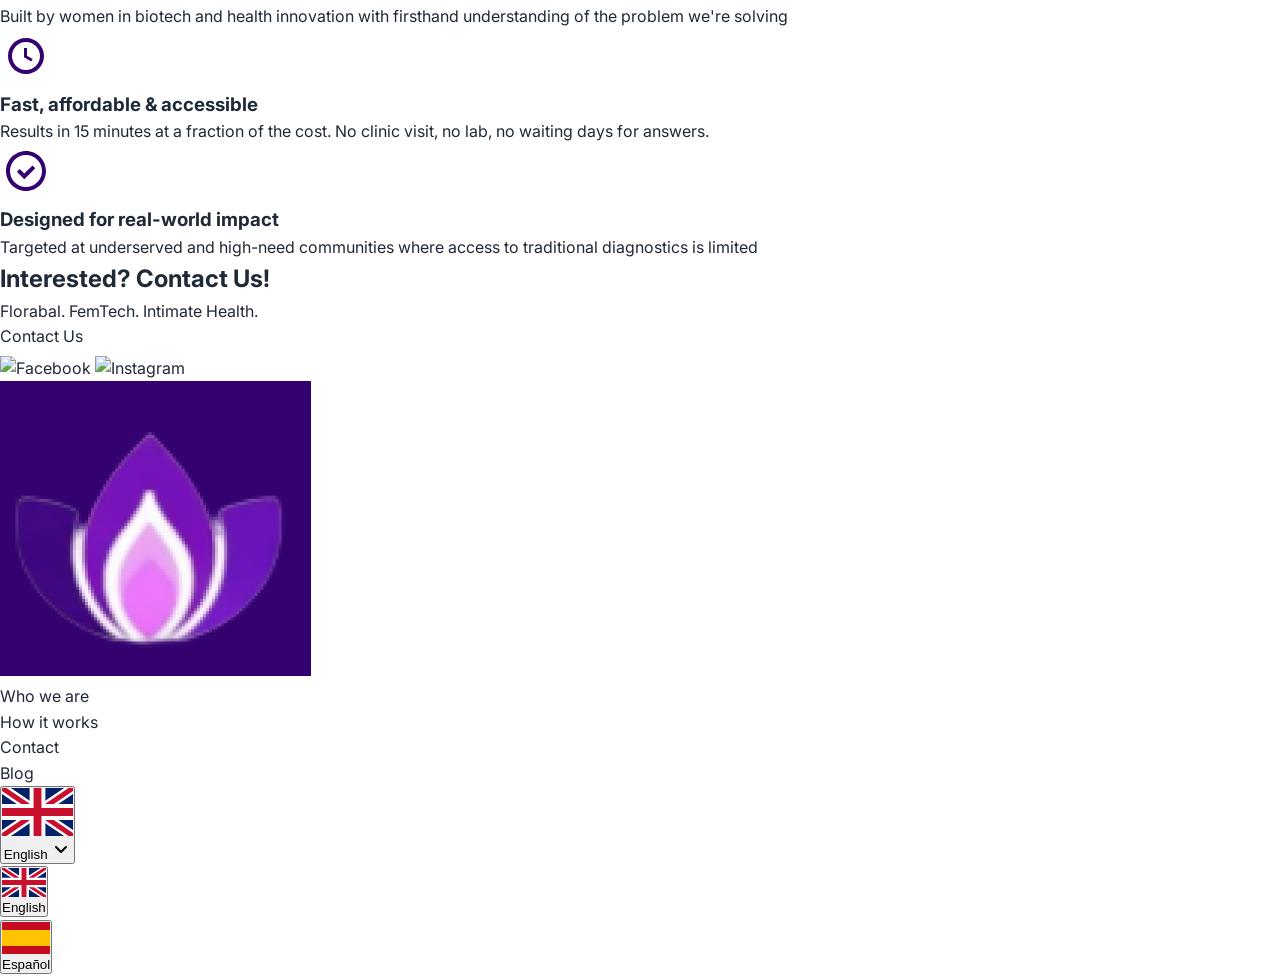
==== commit 6eac8cdd: "Merge incoming branch with modern homepage structure" ====
--- a/index.html
+++ b/index.html
@@ -3,199 +3,480 @@
 <head>
   <meta charset="UTF-8">
   <meta name="viewport" content="width=device-width, initial-scale=1.0">
-  <title>FloraBal - Coming Soon</title>
-  <link href="assets/logocorto.png" rel="stylesheet">
-  <style>
-    *, *::before, *::after { margin: 0; padding: 0; box-sizing: border-box; }
-    body {
-      font-family: 'Inter', sans-serif;
-      min-height: 100vh;
-      position: relative;
-      display: flex;
-      flex-direction: column;
-      align-items: center;
-      justify-content: center;
-      background: #34026f;
-      color: #fff;
-      text-align: center;
-      padding: 40px 20px;
-    }
-    .wip-logo {
-      display: flex;
-      align-items: center;
-      justify-content: center;
-      margin-bottom: 60px;
-    }
-
-    .bottom-nav-logo {
-      flex-shrink: 0;
-      display: flex;
-      align-items: center;
-    }
-
-    .bottom-nav-logo-crop {
-      width: 79px;
-      height: 66px;
-      position: relative;
-      overflow: hidden;
-    }
-
-    .bottom-logo-img-crop {
-      position: absolute;
-      width: 815.18%;
-      max-width: none;
-      left: -470.16%;
-      top: -55.4%;
-    }
-    .lang-selector {
-      position: fixed;
-      top: 20px;
-      right: 20px;
-      width: 202px;
-      z-index: 5;
-    }
-    .lang-selector-trigger {
-      display: flex;
-      align-items: center;
-      gap: 8px;
-      width: 100%;
-      border: 1px solid #fff;
-      border-radius: 50px;
-      padding: 12px 20px;
-      height: 56px;
-      cursor: pointer;
-      background: #34026f;
-      color: #fff;
-      font: inherit;
-    }
-    .lang-flag { width: 36px; height: 24px; border-radius: 5px; object-fit: cover; }
-    .lang-text { font-size: 18px; flex: 1; text-align: center; white-space: nowrap; }
-    .lang-caret { width: 20px; height: 20px; transition: transform 0.2s ease; }
-    .lang-selector.is-open .lang-caret { transform: rotate(180deg); }
-    .lang-menu {
-      position: absolute;
-      top: calc(100% + 8px);
-      left: 0;
-      right: 0;
-      border: 1px solid #fff;
-      border-radius: 18px;
-      background: #34026f;
-      padding: 8px;
-      list-style: none;
-      display: none;
-    }
-    .lang-selector.is-open .lang-menu { display: block; }
-    .lang-option {
-      width: 100%;
-      border: none;
-      background: transparent;
-      border-radius: 12px;
-      padding: 8px 10px;
-      display: flex;
-      align-items: center;
-      gap: 10px;
-      cursor: pointer;
-      color: #fff;
-      font: inherit;
-    }
-    .lang-option:hover, .lang-option:focus-visible { background: rgba(255, 255, 255, 0.16); outline: none; }
-    .lang-option-label { font-size: 16px; line-height: 1.2; }
-    h1 {
-      font-family: 'Anton', sans-serif;
-      font-size: clamp(40px, 8vw, 90px);
-      letter-spacing: -1.8px;
-      font-weight: 400;
-      margin-bottom: 20px;
-    }
-    h1 span { color: #E9CDFD; }
-    p {
-      font-size: 20px;
-      font-weight: 500;
-      line-height: 30px;
-      opacity: 0.8;
-      max-width: 500px;
-      margin-bottom: 40px;
-    }
-    .back-btn {
-      display: inline-flex;
-      align-items: center;
-      justify-content: center;
-      padding: 14px 40px;
-      border-radius: 50px;
-      background: #F7F1FF;
-      color: #000;
-      font-family: 'Inter', sans-serif;
-      font-weight: 600;
-      font-size: 18px;
-      text-decoration: none;
-      transition: opacity 0.2s;
-    }
-    .back-btn:hover { opacity: 0.85; }
-    .badge {
-      display: inline-block;
-      background: rgba(112, 23, 210, 0.41);
-      border-radius: 12px;
-      padding: 12px 30px;
-      margin-bottom: 40px;
-    }
-    .badge span {
-      font-family: 'Poppins', sans-serif;
-      font-weight: 700;
-      font-size: 18px;
-    }
-    html[lang="es"] h1 { letter-spacing: -1px; line-height: 1.08; }
-    html[lang="es"] p { line-height: 1.45; }
-    @media (max-width: 768px) {
-      .lang-selector { top: 16px; right: 16px; width: 190px; }
-      .lang-selector-trigger { padding: 10px 14px; height: 52px; }
-      .lang-text { font-size: 16px; }
-    }
-  </style>
+  <title>FloraBal - FemTech Vaginal Health Diagnostics</title>
+  <link rel="stylesheet" href="css/styles.css">
+  <link href="https://fonts.googleapis.com/css2?family=Anton&family=Inter:wght@400;500;600;700&family=Poppins:wght@400;600;700&display=swap" rel="stylesheet">
 </head>
 <body>
-  <div class="lang-selector" data-lang-selector>
-    <button class="lang-selector-trigger" type="button" data-lang-trigger aria-haspopup="listbox" aria-expanded="false" aria-label="Change language">
-      <img src="" alt="UK flag" class="lang-flag" data-lang-current-flag>
-      <span class="lang-text" data-i18n="lang.current">English</span>
-      <svg class="lang-caret" width="20" height="20" viewBox="0 0 20 20" fill="none">
-        <path d="M5 8L10 13L15 8" stroke="currentColor" stroke-width="2" stroke-linecap="round" stroke-linejoin="round"/>
-      </svg>
-    </button>
-    <ul class="lang-menu" role="listbox" aria-label="Language options">
-      <li><button type="button" class="lang-option" role="option" data-lang-option data-lang="en"><img src="[data-uri]" alt="UK flag" class="lang-flag" data-lang-option-flag data-lang-flag="en"><span class="lang-option-label">English</span></button></li>
-      <li><button type="button" class="lang-option" role="option" data-lang-option data-lang="es"><img src="[data-uri]" alt="Bandera de España" class="lang-flag" data-lang-option-flag data-lang-flag="es"><span class="lang-option-label">Español</span></button></li>
-    </ul>
-  </div>
-
-  <a href="index.html" class="wip-logo bottom-nav-logo" aria-label="FloraBal Home">
-    <div class="bottom-nav-logo-crop">
-      <img src="https://www.figma.com/api/mcp/asset/dd02a08c-ef44-49fe-b847-50de80b6694a" alt="FloraBal" class="bottom-logo-img-crop">
+  <!-- =====================================================
+       HOW TO REPLACE IMAGES:
+       1. Put your image files in the "assets/" folder
+       2. Find the <img> tag you want to change
+       3. Replace the src="..." value with "assets/your-file-name.jpg"
+
+       Example:
+         BEFORE: src="https://www.figma.com/api/mcp/asset/..."
+         AFTER:  src="assets/hero-photo.jpg"
+
+       All replaceable images are marked with "IMAGE:" comments below.
+       ====================================================== -->
+
+  <!-- ===== Header ===== -->
+  <header class="header">
+    <nav class="navbar">
+      <!--
+        LOGO: To replace with your own logo image:
+        1. Save your logo as "assets/logo.png" (recommended ~174x44px, transparent PNG)
+        2. Replace the <img> src below with "assets/logo.png"
+        3. Remove the "logo-img-crop" class and add "logo-img-custom" instead
+      -->
+      <a href="index.html" class="nav-logo">
+        <div class="nav-logo-crop">
+          <!-- IMAGE: Header logo — replace src with "assets/logo.png" and remove the crop wrapper -->
+          <img src="https://www.figma.com/api/mcp/asset/7f78518b-f1ac-4896-90ff-1c907b80309f" alt="FloraBal Logo" class="logo-img-crop">
+        </div>
+      </a>
+      <button type="button" class="menu-toggle" data-menu-toggle aria-label="Open navigation menu" aria-expanded="false" aria-controls="primary-navigation">
+        <span></span>
+        <span></span>
+        <span></span>
+      </button>
+      <div class="nav-actions" id="primary-navigation" data-mobile-drawer>
+        <ul class="nav-links">
+          <li><a href="wip.html" data-i18n="nav.whoWeAre">Who we are</a></li>
+          <li><a href="wip.html" data-i18n="nav.howItWorks">How it works</a></li>
+          <li><a href="contact.html" data-i18n="nav.contact">Contact</a></li>
+          <li><a href="wip.html" data-i18n="nav.blog">Blog</a></li>
+        </ul>
+        <div class="lang-selector" data-lang-selector>
+          <button class="lang-selector-trigger" type="button" data-lang-trigger aria-haspopup="listbox" aria-expanded="false" aria-label="Change language">
+            <img src="" alt="UK flag" class="lang-flag" data-lang-current-flag>
+            <span class="lang-text" data-i18n="lang.current">English</span>
+            <svg class="lang-caret" width="20" height="20" viewBox="0 0 20 20" fill="none">
+              <path d="M5 8L10 13L15 8" stroke="currentColor" stroke-width="2" stroke-linecap="round" stroke-linejoin="round"/>
+            </svg>
+          </button>
+          <ul class="lang-menu" role="listbox" aria-label="Language options">
+            <li><button type="button" class="lang-option" role="option" data-lang-option data-lang="en"><img src="[data-uri]" alt="UK flag" class="lang-flag" data-lang-option-flag data-lang-flag="en"><span class="lang-option-label">English</span></button></li>
+            <li><button type="button" class="lang-option" role="option" data-lang-option data-lang="es"><img src="[data-uri]" alt="Bandera de España" class="lang-flag" data-lang-option-flag data-lang-flag="es"><span class="lang-option-label">Español</span></button></li>
+          </ul>
+        </div>
+      </div>
+    </nav>
+  </header>
+  <div class="mobile-nav-overlay" data-mobile-overlay></div>
+
+  <!-- ===== Hero Section ===== -->
+  <section class="hero">
+    <div class="hero-image-wrapper">
+      <!-- IMAGE: Hero background photo — replace src with "assets/hero.jpg" (recommended ~1400x900px) -->
+      <img src="https://www.figma.com/api/mcp/asset/e7e63121-757c-4fe5-afcf-4523e0bb8a30" alt="FloraBal team" class="hero-image">
+      <div class="hero-overlay"></div>
+      <div class="hero-title-wrapper">
+        <h1 class="hero-title" data-text="FLORABAL">FLORABAL</h1>
+      </div>
     </div>
-  </a>
-
-  <div class="badge"><span data-i18n="wip.badge">Work in Progress</span></div>
-
-  <h1><span data-i18n="wip.coming">COMING</span> <span data-i18n="wip.soon">SOON</span></h1>
-  <p data-i18n="wip.description">This page is currently under construction. We're working hard to bring you something amazing.</p>
-
-  <a href="index.html" class="back-btn" data-i18n="wip.backHome">Back to Home</a>
+  </section>
+
+  <!-- ===== What is FloraBal ===== -->
+  <section id="who-we-are" class="what-is">
+    <div class="what-is-inner">
+      <div class="what-is-image">
+        <!-- IMAGE: "What is FloraBal" section photo — replace src with "assets/what-is.jpg" (recommended ~510x451px) -->
+        <img src="assets/ProductExample.png" alt="Woman with FloraBal">
+      </div>
+      <div class="what-is-content">
+        <h2 class="section-heading">
+          <span class="text-white" data-i18n="whatIs.headingPrefix">WHAT IS</span>
+          <span class="text-lilac" data-i18n="whatIs.headingBrand"> FLORABAL</span><span class="text-white" data-i18n="whatIs.headingSuffix">?</span>
+        </h2>
+        <p class="what-is-text" data-i18n="whatIs.paragraph1">
+          FloraBal is a rapid vaginal health diagnostic kit designed to detect infections quickly, easily, and without the need for a laboratory or clinical visit. It belongs to a new generation of FemTech solutions with the objective of making women's healthcare more accessible, private and user-friendly.
+        </p>
+        <p class="what-is-text" data-i18n="whatIs.paragraph2">
+          Using advanced biomarker detection technology, FloraBal delivers reliable results in minutes, helping users make informed decisions about their health.
+        </p>
+        <div class="what-is-buttons">
+          <a href="wip.html" class="btn btn-light" data-i18n="buttons.howItWorks">How it works</a>
+          <a href="wip.html" class="btn btn-light" data-i18n="buttons.whoWeAre">Who we are</a>
+        </div>
+      </div>
+    </div>
+  </section>
+
+  <!-- ===== The Problem ===== -->
+  <section class="problem">
+    <div class="problem-inner">
+      <h2 class="section-heading problem-heading">
+        <span data-i18n="problem.headingPrefix">THE </span><span class="text-purple" data-i18n="problem.headingMain">PROBLEM</span>
+      </h2>
+      <div class="problem-content">
+        <div class="problem-left">
+          <!-- IMAGE: Mexico map illustration — replace src with "assets/mexico-map.png" (recommended ~520x326px, transparent PNG) -->
+          <img src="https://www.figma.com/api/mcp/asset/177a21dd-252e-421a-aa56-15794533fb72" alt="Mexico map" class="mexico-map">
+        </div>
+        <div class="problem-right">
+          <div class="problem-description">
+            <div class="problem-border"></div>
+            <div class="problem-text-area">
+              <p class="problem-intro" data-i18n="problem.intro">Vaginal infections affect millions of women in Mexico each year, yet the default response is self-medication, not diagnosis.</p>
+              <div class="problem-cards">
+                <div class="problem-card">
+                  <div class="problem-card-icon icon-clock">
+                    <svg width="28" height="28" viewBox="0 0 28 28" fill="none">
+                      <path d="M14 4.667C8.845 4.667 4.667 8.845 4.667 14S8.845 23.333 14 23.333 23.333 19.155 23.333 14 19.155 4.667 14 4.667zm0 16.333A7 7 0 1114 7a7 7 0 010 14zm.583-11.083h-1.75v4.666l4.084 2.45.875-1.433-3.209-1.9V9.917z" fill="#34026f"/>
+                    </svg>
+                  </div>
+                  <h4 data-i18n="problem.card1.title">Delayed care</h4>
+                  <p data-i18n="problem.card1.text">Women wait too long or never seek a proper diagnosis.</p>
+                </div>
+                <div class="problem-card">
+                  <div class="problem-card-icon icon-pill">
+                    <svg width="28" height="28" viewBox="0 0 28 28" fill="none">
+                      <rect x="4" y="4" width="20" height="20" rx="4" fill="#E9CDFD"/>
+                      <path d="M9 14h10M14 9v10" stroke="#34026f" stroke-width="2" stroke-linecap="round"/>
+                    </svg>
+                  </div>
+                  <h4 data-i18n="problem.card2.title">Self-medication</h4>
+                  <p data-i18n="problem.card2.text">Symptoms treated without identifying the actual cause.</p>
+                </div>
+                <div class="problem-card">
+                  <div class="problem-card-icon icon-alert">
+                    <svg width="28" height="28" viewBox="0 0 28 28" fill="none">
+                      <path d="M14 4.667C8.845 4.667 4.667 8.845 4.667 14S8.845 23.333 14 23.333 23.333 19.155 23.333 14 19.155 4.667 14 4.667zm0 16.333A7 7 0 1114 7a7 7 0 010 14zm-.583-3.5h1.166v1.167h-1.166V17.5zm0-7h1.166v5.833h-1.166V10.5z" fill="#34026f"/>
+                    </svg>
+                  </div>
+                  <h4 data-i18n="problem.card3.title">Wrong treatment</h4>
+                  <p data-i18n="problem.card3.text">Misdiagnosis leads to recurring infections and complications.</p>
+                </div>
+              </div>
+              <div class="problem-callout">
+                <p data-i18n="problem.callout">This cycle drives up complications, including elevated STI risk and pregnancy issues while adding costs that could be avoided with a timely, accurate diagnosis.</p>
+              </div>
+            </div>
+          </div>
+        </div>
+      </div>
+    </div>
+  </section>
+
+  <!-- ===== Our Solution ===== -->
+  <section id="how-it-works" class="solution">
+    <div class="solution-inner">
+      <div class="solution-left">
+        <h2 class="section-heading">
+          <span class="text-white" data-i18n="solution.headingPrefix">OUR </span><span class="text-lilac" data-i18n="solution.headingMain">SOLUTION</span>
+        </h2>
+        <div class="solution-badges">
+          <div class="badge">
+            <span class="badge-value" data-i18n="solution.badge1.value">15 min</span>
+            <span class="badge-label" data-i18n="solution.badge1.label">RESULTS</span>
+          </div>
+          <div class="badge">
+            <span class="badge-value" data-i18n="solution.badge2.value">No lab</span>
+            <span class="badge-label" data-i18n="solution.badge2.label">NEEDED</span>
+          </div>
+                    <div class="badge">
+                                <span class="badge-value" data-i18n="solution.badge3.value">Self-use</span>
+                                            <span class="badge-label" data-i18n="solution.badge3.label">AT HOME</span>
+                                                      </div>
+                                                              </div>
+                                                                      <p class="solution-text" data-i18n-html="solution.paragraph1">
+                                                                                FloraBal uses a <strong>lateral flow immunoassay,</strong> the same technology behind pregnancy tests, to detect biomarkers like sialidase, an enzyme linked to bacterial vaginosis.
+        </p>
+        <p class="solution-text" data-i18n="solution.paragraph2">
+          Designed for self-sampling, it delivers accurate results in ~15 minutes with no laboratory processing required. Biochemical precision, built for everyday use.
+        </p>
+        <a href="wip.html" class="btn btn-light" data-i18n="buttons.learnMore">Learn more</a>
+      </div>
+      <div class="solution-right">
+        <!-- IMAGE: Solution section photo — replace src with "assets/solution.jpg" (recommended ~510x451px) -->
+        <img src="assets/SciencePhoto2.jpeg" alt="FloraBal product" class="solution-image">
+      </div>
+    </div>
+  </section>
+
+  <!-- ===== Why FloraBal ===== -->
+  <section class="why-florabal">
+    <div class="why-inner">
+      <h2 class="section-heading why-heading">
+        <span data-i18n="why.headingPrefix">WHY </span><span class="text-purple" data-i18n="why.headingBrand">FLORABAL</span><span data-i18n="why.headingSuffix">?</span>
+      </h2>
+      <p class="why-subtitle" data-i18n="why.subtitle">A solution built from ground up for the women who need it most. Fast, accurate, and designed for real life</p>
+      <div class="why-cards">
+        <div class="why-card">
+          <div class="why-card-icon">
+            <svg width="52" height="52" viewBox="0 0 52 52" fill="none">
+              <path d="M26 8c-7.2 0-13 5.8-13 13 0 6.4 4.6 11.8 10.8 12.8V39h-4.2a2 2 0 100 4h4.2v3a2 2 0 104 0v-3H32a2 2 0 100-4h-4.2v-5.2C34.4 32.8 39 27.4 39 21c0-7.2-5.8-13-13-13zm0 4c5 0 9 4 9 9s-4 9-9 9-9-4-9-9 4-9 9-9z" fill="#34026f"/>
+            </svg>
+          </div>
+          <h3 data-i18n="why.card1.title">100% women-led team</h3>
+          <p data-i18n="why.card1.text">Built by women in biotech and health innovation with firsthand understanding of the problem we're solving</p>
+        </div>
+        <div class="why-card">
+          <div class="why-card-icon">
+            <svg width="52" height="52" viewBox="0 0 52 52" fill="none">
+              <path d="M26 8C16.06 8 8 16.06 8 26s8.06 18 18 18 18-8.06 18-18S35.94 8 26 8zm0 32c-7.73 0-14-6.27-14-14s6.27-14 14-14 14 6.27 14 14-6.27 14-14 14zm1-22h-3v9.2l7.2 4.3 1.5-2.5-5.7-3.3V18z" fill="#34026f"/>
+            </svg>
+          </div>
+          <h3 data-i18n="why.card2.title">Fast, affordable & accessible</h3>
+          <p data-i18n="why.card2.text">Results in 15 minutes at a fraction of the cost. No clinic visit, no lab, no waiting days for answers.</p>
+        </div>
+        <div class="why-card">
+          <div class="why-card-icon">
+            <svg width="52" height="52" viewBox="0 0 52 52" fill="none">
+              <path d="M26 6C14.95 6 6 14.95 6 26s8.95 20 20 20 20-8.95 20-20S37.05 6 26 6zm0 36c-8.84 0-16-7.16-16-16S17.16 10 26 10s16 7.16 16 16-7.16 16-16 16zm-1.7-7.8l-7.4-7.4 2.8-2.8 4.6 4.6 8.2-8.2 2.8 2.8-11 11z" fill="#34026f"/>
+            </svg>
+          </div>
+          <h3 data-i18n="why.card3.title">Designed for real-world impact</h3>
+          <p data-i18n="why.card3.text">Targeted at underserved and high-need communities where access to traditional diagnostics is limited</p>
+        </div>
+      </div>
+    </div>
+  </section>
+
+  <!-- ===== Testimonies & Partners ===== -->
+  <!--
+  <section class="testimonies">
+    <div class="testimonies-inner">
+      <h2 class="section-heading testimonies-heading">
+        <span data-i18n="testimonies.headingPrefix">TESTIMONIES & </span><span class="text-purple" data-i18n="testimonies.headingMain">PARTNERS</span>
+      </h2>
+      <div class="testimonial-cards">
+        <div class="testimonial-card">
+          <div class="testimonial-header">
+            [IMAGE: Testimonial avatar 1 — replace src with "assets/avatar-1.jpg" (recommended 70x70px, square)]
+            <img src="https://www.figma.com/api/mcp/asset/9bbbc492-7c27-498e-abf9-5b3d4dbd0f7d" alt="Avatar" class="testimonial-avatar">
+            <div class="testimonial-info">
+              <h4 data-i18n="testimonies.card1.name">Lorem ipsum</h4>
+              <p data-i18n="testimonies.card1.role">Lorem ipsum dolor sit amet</p>
+            </div>
+          </div>
+          <div class="testimonial-quote-icon">
+            [IMAGE: Quote icon — replace src with "assets/quote-icon.png" if desired]
+            <img src="https://www.figma.com/api/mcp/asset/a709aac0-23e5-418b-82ff-71d4adf0f937" alt="Quote">
+          </div>
+          <p class="testimonial-text" data-i18n="testimonies.card1.quote">"Lorem ipsum dolor sit amet consectetur adipiscing, elit morbi imperdiet, Lorem ipsum dolor sit amet consectetur adipiscing, elit morbi imperdiet"</p>
+        </div>
+        <div class="testimonial-card">
+          <div class="testimonial-header">
+            [IMAGE: Testimonial avatar 2 — replace src with "assets/avatar-2.jpg" (recommended 70x70px, square)]
+            <img src="https://www.figma.com/api/mcp/asset/9bbbc492-7c27-498e-abf9-5b3d4dbd0f7d" alt="Avatar" class="testimonial-avatar">
+            <div class="testimonial-info">
+              <h4 data-i18n="testimonies.card2.name">Lorem ipsum</h4>
+              <p data-i18n="testimonies.card2.role">Lorem ipsum dolor sit amet</p>
+            </div>
+          </div>
+          <div class="testimonial-quote-icon">
+            <img src="https://www.figma.com/api/mcp/asset/a709aac0-23e5-418b-82ff-71d4adf0f937" alt="Quote">
+          </div>
+          <p class="testimonial-text" data-i18n="testimonies.card2.quote">"Lorem ipsum dolor sit amet consectetur adipiscing, elit morbi imperdiet, Lorem ipsum dolor sit amet consectetur adipiscing, elit morbi imperdiet"</p>
+        </div>
+        <div class="testimonial-card">
+          <div class="testimonial-header">
+            [IMAGE: Testimonial avatar 3 — replace src with "assets/avatar-3.jpg" (recommended 70x70px, square)]
+            <img src="https://www.figma.com/api/mcp/asset/9bbbc492-7c27-498e-abf9-5b3d4dbd0f7d" alt="Avatar" class="testimonial-avatar">
+            <div class="testimonial-info">
+              <h4 data-i18n="testimonies.card3.name">Lorem ipsum</h4>
+              <p data-i18n="testimonies.card3.role">Lorem ipsum dolor sit amet</p>
+            </div>
+          </div>
+          <div class="testimonial-quote-icon">
+            <img src="https://www.figma.com/api/mcp/asset/a709aac0-23e5-418b-82ff-71d4adf0f937" alt="Quote">
+          </div>
+          <p class="testimonial-text" data-i18n="testimonies.card3.quote">"Lorem ipsum dolor sit amet consectetur adipiscing, elit morbi imperdiet, Lorem ipsum dolor sit amet consectetur adipiscing, elit morbi imperdiet"</p>
+        </div>
+      </div>
+    </div>
+  </section>
+  -->
+
+  <!-- ===== Footer / Contact Section ===== -->
+  <!--
+    Footer layout: Dark purple flat background covers the full area.
+    A large white ellipse sits on top half, creating a crescent-moon transition.
+    Text + button sit on the white ellipse area, social icons on the purple area.
+  -->
+  <footer class="footer-section">
+    <!-- White ellipse crescent overlapping the top -->
+    <div class="footer-white-ellipse"></div>
+    <!-- Content on top of everything -->
+    <div class="footer-content">
+      <div class="footer-top-content">
+        <h2 class="footer-heading" data-i18n="footer.heading">Interested? Contact Us!</h2>
+        <p class="footer-subtext" data-i18n="footer.subtext">Florabal. FemTech. Intimate Health.</p>
+      </div>
+      <div class="footer-bottom-content">
+        <a href="contact.html" class="btn-contact" data-i18n="buttons.contactUs">Contact Us</a>
+        <div class="social-icons">
+          <!-- IMAGE: Social icon — Facebook. Replace src with "assets/facebook.png" -->
+          <a href="wip.html" class="social-link" aria-label="Facebook">
+            <img src="https://www.figma.com/api/mcp/asset/e11e60f7-cea5-4b89-84c3-7c060d183990" alt="Facebook">
+          </a>
+          <!-- IMAGE: Social icon — Instagram. Replace src with "assets/instagram.png" -->
+          <a href="wip.html" class="social-link" aria-label="Instagram">
+            <img src="https://www.figma.com/api/mcp/asset/6de7e89c-67b3-40a7-8d57-e73ece543006" alt="Instagram">
+          </a>
+          <!-- IMAGE: Social icon — LinkedIn. Replace src with "assets/linkedin.png" -->
+          <a href="wip.html" class="social-link" aria-label="LinkedIn">
+            <svg width="24" height="24" viewBox="0 0 24 24" fill="none" aria-hidden="true">
+              <path d="M5.3 8.6a1.9 1.9 0 1 1 0-3.8 1.9 1.9 0 0 1 0 3.8ZM3.8 20V9.8h3V20h-3Zm4.9 0V9.8h2.9v1.4h.1c.4-.8 1.4-1.6 2.8-1.6 3 0 3.5 2 3.5 4.5V20h-3v-5.1c0-1.2 0-2.8-1.7-2.8s-2 1.3-2 2.7V20h-2.9Z"/>
+            </svg>
+          </a>
+        </div>
+      </div>
+    </div>
+
+    <!-- ===== Bottom Nav (inside footer so it sits on the purple bg) ===== -->
+    <nav class="bottom-nav">
+      <div class="bottom-nav-inner">
+        <!-- IMAGE: Bottom nav logo (flower icon only) — replace src with "assets/logo-icon.png" -->
+        <a href="index.html" class="bottom-nav-logo">
+          <div class="bottom-nav-logo-crop">
+            <img src="assets/logocorto.png" alt="FloraBal" class="bottom-logo-img-crop">
+          </div>
+        </a>
+        <ul class="bottom-nav-links">
+          <li><a href="wip.html" data-i18n="nav.whoWeAre">Who we are</a></li>
+          <li><a href="wip.html" data-i18n="nav.howItWorks">How it works</a></li>
+          <li><a href="contact.html" data-i18n="nav.contact">Contact</a></li>
+          <li><a href="wip.html" data-i18n="nav.blog">Blog</a></li>
+        </ul>
+        <div class="lang-selector lang-selector-dark" data-lang-selector>
+          <button class="lang-selector-trigger" type="button" data-lang-trigger aria-haspopup="listbox" aria-expanded="false" aria-label="Change language">
+            <img src="" alt="UK flag" class="lang-flag" data-lang-current-flag>
+            <span class="lang-text" data-i18n="lang.current">English</span>
+            <svg class="lang-caret" width="20" height="20" viewBox="0 0 20 20" fill="none">
+              <path d="M5 8L10 13L15 8" stroke="currentColor" stroke-width="2" stroke-linecap="round" stroke-linejoin="round"/>
+            </svg>
+          </button>
+          <ul class="lang-menu" role="listbox" aria-label="Language options">
+            <li><button type="button" class="lang-option" role="option" data-lang-option data-lang="en"><img src="[data-uri]" alt="UK flag" class="lang-flag" data-lang-option-flag data-lang-flag="en"><span class="lang-option-label">English</span></button></li>
+            <li><button type="button" class="lang-option" role="option" data-lang-option data-lang="es"><img src="[data-uri]" alt="Bandera de España" class="lang-flag" data-lang-option-flag data-lang-flag="es"><span class="lang-option-label">Español</span></button></li>
+          </ul>
+        </div>
+      </div>
+    </nav>
+  </footer>
   <script>
     const translations = {
       en: {
         'lang.current': 'English',
-        'wip.badge': 'Work in Progress',
-        'wip.coming': 'COMING',
-        'wip.soon': 'SOON',
-        'wip.description': "This page is currently under construction. We're working hard to bring you something amazing.",
-        'wip.backHome': 'Back to Home'
+        'nav.whoWeAre': 'Who we are',
+        'nav.howItWorks': 'How it works',
+        'nav.kitFloraBal': 'KitFloraBal',
+        'nav.blog': 'Blog',
+        'whatIs.headingPrefix': 'WHAT IS',
+        'whatIs.headingBrand': ' FLORABAL',
+        'whatIs.headingSuffix': '?',
+        'whatIs.paragraph1': "FloraBal is a rapid vaginal health diagnostic kit designed to detect infections quickly, easily, and without the need for a laboratory or clinical visit. It belongs to a new generation of FemTech solutions with the objective of making women's healthcare more accessible, private and user-friendly.",
+        'whatIs.paragraph2': 'Using advanced biomarker detection technology, FloraBal delivers reliable results in minutes, helping users make informed decisions about their health.',
+        'buttons.howItWorks': 'How it works',
+        'buttons.whoWeAre': 'Who we are',
+        'problem.headingPrefix': 'THE ',
+        'problem.headingMain': 'PROBLEM',
+        'problem.intro': 'Vaginal infections affect millions of women in Mexico each year, yet the default response is self-medication, not diagnosis.',
+        'problem.card1.title': 'Delayed care',
+        'problem.card1.text': 'Women wait too long or never seek a proper diagnosis.',
+        'problem.card2.title': 'Self-medication',
+        'problem.card2.text': 'Symptoms treated without identifying the actual cause.',
+        'problem.card3.title': 'Wrong treatment',
+        'problem.card3.text': 'Misdiagnosis leads to recurring infections and complications.',
+        'problem.callout': 'This cycle drives up complications, including elevated STI risk and pregnancy issues while adding costs that could be avoided with a timely, accurate diagnosis.',
+        'solution.headingPrefix': 'OUR ',
+        'solution.headingMain': 'SOLUTION',
+        'solution.badge1.value': '15 min',
+        'solution.badge1.label': 'RESULTS',
+        'solution.badge2.value': 'No lab',
+        'solution.badge2.label': 'NEEDED',
+        'solution.badge3.value': 'Self-use',
+        'solution.badge3.label': 'AT HOME',
+        'solution.paragraph1': 'FloraBal uses a <strong>lateral flow immunoassay,</strong> the same technology behind pregnancy tests, to detect biomarkers like sialidase, an enzyme linked to bacterial vaginosis.',
+        'solution.paragraph2': 'Designed for self-sampling, it delivers accurate results in ~15 minutes with no laboratory processing required. Biochemical precision, built for everyday use.',
+        'buttons.learnMore': 'Learn more',
+        'why.headingPrefix': 'WHY ',
+        'why.headingBrand': 'FLORABAL',
+        'why.headingSuffix': '?',
+        'why.subtitle': 'A solution built from ground up for the women who need it most. Fast, accurate, and designed for real life',
+        'why.card1.title': '100% women-led team',
+        'why.card1.text': "Built by women in biotech and health innovation with firsthand understanding of the problem we're solving",
+        'why.card2.title': 'Fast, affordable & accessible',
+        'why.card2.text': 'Results in 15 minutes at a fraction of the cost. No clinic visit, no lab, no waiting days for answers.',
+        'why.card3.title': 'Designed for real-world impact',
+        'why.card3.text': 'Targeted at underserved and high-need communities where access to traditional diagnostics is limited',
+        'testimonies.headingPrefix': 'TESTIMONIES & ',
+        'testimonies.headingMain': 'PARTNERS',
+        'testimonies.card1.name': 'Ana R.',
+        'testimonies.card1.role': 'Pilot user in Mexico',
+        'testimonies.card1.quote': '"I got clear results in minutes and avoided self-medicating again."',
+        'testimonies.card2.name': 'Dr. López',
+        'testimonies.card2.role': 'Community health ally',
+        'testimonies.card2.quote': '"Tools like FloraBal can reduce delays and improve treatment decisions."',
+        'testimonies.card3.name': 'Mariana P.',
+        'testimonies.card3.role': 'University student',
+        'testimonies.card3.quote': '"Private, easy to use, and much less stressful than waiting for lab appointments."',
+        'footer.heading': 'Interested? Contact Us!',
+        'footer.subtext': 'Florabal. FemTech. Intimate Health.',
+        'buttons.contactUs': 'Contact Us'
       },
       es: {
         'lang.current': 'Español',
-        'wip.badge': 'Trabajo en Progreso',
-        'wip.coming': 'PRÓXIMAMENTE',
-        'wip.soon': '',
-        'wip.description': 'Esta página está en construcción. Estamos trabajando para traerte algo increíble muy pronto.',
-        'wip.backHome': 'Volver al inicio'
+        'nav.whoWeAre': 'Quiénes somos',
+        'nav.howItWorks': 'Cómo funciona',
+        'nav.kitFloraBal': 'KitFloraBal',
+        'nav.blog': 'Blog',
+        'whatIs.headingPrefix': '¿QUÉ ES',
+        'whatIs.headingBrand': ' FLORABAL',
+        'whatIs.headingSuffix': '?',
+        'whatIs.paragraph1': 'FloraBal es un kit rápido de diagnóstico de salud vaginal diseñado para detectar infecciones de forma rápida, sencilla y sin necesidad de laboratorio ni visita clínica. Pertenece a una nueva generación de soluciones FemTech con el objetivo de hacer la salud de la mujer más accesible, privada y fácil de usar.',
+        'whatIs.paragraph2': 'Usando tecnología avanzada de detección de biomarcadores, FloraBal ofrece resultados confiables en minutos, ayudando a tomar decisiones informadas sobre la salud.',
+        'buttons.howItWorks': 'Cómo funciona',
+        'buttons.whoWeAre': 'Quiénes somos',
+        'problem.headingPrefix': 'EL ',
+        'problem.headingMain': 'PROBLEMA',
+        'problem.intro': 'Las infecciones vaginales afectan a millones de mujeres en México cada año, pero la respuesta por defecto suele ser la automedicación, no el diagnóstico.',
+        'problem.card1.title': 'Atención tardía',
+        'problem.card1.text': 'Las mujeres esperan demasiado o nunca buscan un diagnóstico adecuado.',
+        'problem.card2.title': 'Automedicación',
+        'problem.card2.text': 'Se tratan síntomas sin identificar la causa real.',
+        'problem.card3.title': 'Tratamiento incorrecto',
+        'problem.card3.text': 'Un mal diagnóstico provoca infecciones recurrentes y complicaciones.',
+        'problem.callout': 'Este ciclo aumenta las complicaciones, incluido un mayor riesgo de ITS y problemas en el embarazo, además de costos evitables con un diagnóstico oportuno y preciso.',
+        'solution.headingPrefix': 'NUESTRA ',
+        'solution.headingMain': 'SOLUCIÓN',
+        'solution.badge1.value': '15 min',
+        'solution.badge1.label': 'RESULTADOS',
+        'solution.badge2.value': 'Sin lab',
+        'solution.badge2.label': 'NECESARIO',
+        'solution.badge3.value': 'Autouso',
+        'solution.badge3.label': 'EN CASA',
+        'solution.paragraph1': 'FloraBal utiliza un <strong>inmunoensayo de flujo lateral,</strong> la misma tecnología de las pruebas de embarazo, para detectar biomarcadores como la sialidasa, una enzima asociada a la vaginosis bacteriana.',
+        'solution.paragraph2': 'Diseñado para autotoma, entrega resultados precisos en ~15 minutos sin procesamiento de laboratorio. Precisión bioquímica, pensada para el día a día.',
+        'buttons.learnMore': 'Conoce más',
+        'why.headingPrefix': '¿POR QUÉ ',
+        'why.headingBrand': 'FLORABAL',
+        'why.headingSuffix': '?',
+        'why.subtitle': 'Una solución creada desde cero para las mujeres que más la necesitan. Rápida, precisa y diseñada para la vida real.',
+        'why.card1.title': 'Equipo 100% liderado por mujeres',
+        'why.card1.text': 'Creado por mujeres en biotecnología e innovación en salud con comprensión directa del problema que resolvemos.',
+        'why.card2.title': 'Rápido, accesible y asequible',
+        'why.card2.text': 'Resultados en 15 minutos por una fracción del costo. Sin clínica, sin laboratorio, sin esperar días por respuestas.',
+        'why.card3.title': 'Diseñado para impacto real',
+        'why.card3.text': 'Enfocado en comunidades con alta necesidad y poco acceso a diagnósticos tradicionales.',
+        'testimonies.headingPrefix': 'TESTIMONIOS Y ',
+        'testimonies.headingMain': 'ALIADOS',
+        'testimonies.card1.name': 'Ana R.',
+        'testimonies.card1.role': 'Usuaria piloto en México',
+        'testimonies.card1.quote': '"Obtuve resultados claros en minutos y dejé de automedicarme."',
+        'testimonies.card2.name': 'Dra. López',
+        'testimonies.card2.role': 'Aliada de salud comunitaria',
+        'testimonies.card2.quote': '"Herramientas como FloraBal pueden reducir retrasos y mejorar decisiones de tratamiento."',
+        'testimonies.card3.name': 'Mariana P.',
+        'testimonies.card3.role': 'Estudiante universitaria',
+        'testimonies.card3.quote': '"Privado, fácil de usar y mucho menos estresante que esperar citas de laboratorio."',
+        'footer.heading': '¿Interesada? ¡Contáctanos!',
+        'footer.subtext': 'Florabal. FemTech. Salud íntima.',
+        'buttons.contactUs': 'Contáctanos'
       }
     };
 
@@ -207,18 +488,29 @@
     const selectorElements = document.querySelectorAll('[data-lang-selector]');
     const optionFlagElements = document.querySelectorAll('[data-lang-option-flag]');
     const storageKey = 'florabal-language';
+    const menuToggle = document.querySelector('[data-menu-toggle]');
+    const mobileDrawer = document.querySelector('[data-mobile-drawer]');
+    const mobileOverlay = document.querySelector('[data-mobile-overlay]');
+    const mobileMenuLinks = document.querySelectorAll('.nav-links a');
+    const heroTitle = document.querySelector('.hero-title');
 
     function applyLanguage(language) {
       const selectedLanguage = translations[language] ? language : 'en';
       const languageMap = translations[selectedLanguage];
 
       document.documentElement.lang = selectedLanguage;
-      document.title = selectedLanguage === 'es' ? 'FloraBal - Próximamente' : 'FloraBal - Coming Soon';
 
       document.querySelectorAll('[data-i18n]').forEach((element) => {
         const key = element.getAttribute('data-i18n');
-        if (languageMap[key] !== undefined) {
+        if (languageMap[key]) {
           element.textContent = languageMap[key];
+        }
+      });
+
+      document.querySelectorAll('[data-i18n-html]').forEach((element) => {
+        const key = element.getAttribute('data-i18n-html');
+        if (languageMap[key]) {
+          element.innerHTML = languageMap[key];
         }
       });
 
@@ -250,6 +542,26 @@
           trigger.setAttribute('aria-expanded', 'false');
         }
       });
+    }
+
+    function closeMobileNavigation() {
+      document.body.classList.remove('nav-open');
+      if (menuToggle) {
+        menuToggle.setAttribute('aria-expanded', 'false');
+        menuToggle.setAttribute('aria-label', 'Open navigation menu');
+      }
+    }
+
+    function toggleMobileNavigation() {
+      const willOpen = !document.body.classList.contains('nav-open');
+      document.body.classList.toggle('nav-open', willOpen);
+      if (menuToggle) {
+        menuToggle.setAttribute('aria-expanded', String(willOpen));
+        menuToggle.setAttribute('aria-label', willOpen ? 'Close navigation menu' : 'Open navigation menu');
+      }
+      if (!willOpen) {
+        closeAllMenus();
+      }
     }
 
     selectorElements.forEach((selector) => {
@@ -279,12 +591,49 @@
       });
     });
 
+    menuToggle?.addEventListener('click', (event) => {
+      event.stopPropagation();
+      toggleMobileNavigation();
+    });
+
+    mobileDrawer?.addEventListener('click', (event) => {
+      event.stopPropagation();
+    });
+
+    mobileOverlay?.addEventListener('click', closeMobileNavigation);
+
+    mobileMenuLinks.forEach((link) => {
+      link.addEventListener('click', closeMobileNavigation);
+    });
+
     document.addEventListener('click', closeAllMenus);
     document.addEventListener('keydown', (event) => {
       if (event.key === 'Escape') {
+        closeMobileNavigation();
         closeAllMenus();
       }
     });
+
+    window.addEventListener('resize', () => {
+      if (window.innerWidth > 768) {
+        closeMobileNavigation();
+      }
+    });
+
+    if (heroTitle) {
+      heroTitle.addEventListener('mousemove', (event) => {
+        const rect = heroTitle.getBoundingClientRect();
+        const xPercent = ((event.clientX - rect.left) / rect.width) * 100;
+        const yPercent = ((event.clientY - rect.top) / rect.height) * 100;
+        heroTitle.style.setProperty('--glow-x', `${xPercent}%`);
+        heroTitle.style.setProperty('--glow-y', `${yPercent}%`);
+      });
+
+      heroTitle.addEventListener('mouseleave', () => {
+        heroTitle.style.setProperty('--glow-x', '50%');
+        heroTitle.style.setProperty('--glow-y', '50%');
+      });
+    }
 
     hydrateLanguageOptionFlags();
     applyLanguage(localStorage.getItem(storageKey) || 'en');
--- a/css/styles.css
+++ b/css/styles.css
@@ -0,0 +1,1847 @@
+/* ========== FloraBal Styles ========== */
+/* Purple Palette */
+:root {
+  --primary: #7C3AED;
+  --primary-dark: #5B21B6;
+  --primary-darker: #4C1D95;
+  --primary-light: #A78BFA;
+  --primary-lighter: #C4B5FD;
+  --primary-bg: #F5F3FF;
+  --primary-bg-alt: #EDE9FE;
+  --accent: #DDD6FE;
+  --white: #FFFFFF;
+  --text: #1F2937;
+  --text-light: #6B7280;
+  --text-lighter: #9CA3AF;
+  --border: #E5E7EB;
+  --success: #10B981;
+  --shadow: 0 4px 6px -1px rgba(124, 58, 237, 0.1), 0 2px 4px -2px rgba(124, 58, 237, 0.1);
+  --shadow-lg: 0 10px 25px -3px rgba(124, 58, 237, 0.15), 0 4px 6px -4px rgba(124, 58, 237, 0.1);
+  --radius: 12px;
+  --transition: all 0.3s ease;
+}
+
+* { margin: 0; padding: 0; box-sizing: border-box; }
+
+html { scroll-behavior: smooth; }
+
+body {
+  font-family: 'Inter', -apple-system, BlinkMacSystemFont, 'Segoe UI', sans-serif;
+  color: var(--text);
+  line-height: 1.6;
+  background: var(--white);
+}
+
+a { text-decoration: none; color: inherit; }
+ul { list-style: none; }
+img { max-width: 100%; height: auto; }
+
+.container {
+  max-width: 1200px;
+  margin: 0 auto;
+  padding: 0 24px;
+}
+
+/* ========== HEADER / NAV ========== */
+.header {
+  position: fixed;
+  top: 0; left: 0; right: 0;
+  z-index: 1000;
+  background: rgba(255,255,255,0.95);
+  backdrop-filter: blur(10px);
+  border-bottom: 1px solid var(--border);
+  transition: var(--transition);
+}
+
+.header.scrolled {
+  box-shadow: var(--shadow);
+}
+
+.nav {
+  display: flex;
+  align-items: center;
+  justify-content: space-between;
+  height: 72px;
+}
+
+.nav__logo {
+  font-size: 1.5rem;
+  font-weight: 800;
+  color: var(--primary);
+  display: flex;
+  align-items: center;
+  gap: 8px;
+}
+
+.nav__logo span {
+  background: linear-gradient(135deg, var(--primary), var(--primary-dark));
+  -webkit-background-clip: text;
+  -webkit-text-fill-color: transparent;
+  background-clip: text;
+}
+
+.nav__logo .logo-icon {
+  width: 36px;
+  height: 36px;
+  background: linear-gradient(135deg, var(--primary), var(--primary-dark));
+  border-radius: 10px;
+  display: flex;
+  align-items: center;
+  justify-content: center;
+  color: white;
+  font-size: 1.2rem;
+  -webkit-text-fill-color: white;
+}
+
+.nav__links {
+  display: flex;
+  align-items: center;
+  gap: 32px;
+}
+
+.nav__link {
+  font-size: 0.9rem;
+  font-weight: 500;
+  color: var(--text-light);
+  transition: var(--transition);
+  position: relative;
+}
+
+.nav__link:hover,
+.nav__link.active {
+  color: var(--primary);
+}
+
+.nav__link::after {
+  content: '';
+  position: absolute;
+  bottom: -4px; left: 0;
+  width: 0; height: 2px;
+  background: var(--primary);
+  transition: var(--transition);
+}
+
+.nav__link:hover::after,
+.nav__link.active::after {
+  width: 100%;
+}
+
+.nav__actions {
+  display: flex;
+  align-items: center;
+  gap: 16px;
+}
+
+/* Language Switcher */
+.lang-switcher {
+  display: flex;
+  align-items: center;
+  background: var(--primary-bg);
+  border-radius: 8px;
+  overflow: hidden;
+  border: 1px solid var(--border);
+}
+
+.lang-btn {
+  padding: 6px 12px;
+  font-size: 0.8rem;
+  font-weight: 600;
+  border: none;
+  background: transparent;
+  cursor: pointer;
+  transition: var(--transition);
+  color: var(--text-light);
+}
+
+.lang-btn.active {
+  background: var(--primary);
+  color: white;
+}
+
+.lang-btn:hover:not(.active) {
+  background: var(--accent);
+  color: var(--primary);
+}
+
+/* Mobile Menu */
+.nav__hamburger {
+  display: none;
+  flex-direction: column;
+  gap: 5px;
+  cursor: pointer;
+  background: none;
+  border: none;
+  padding: 4px;
+}
+
+.nav__hamburger span {
+  width: 24px;
+  height: 2px;
+  background: var(--text);
+  transition: var(--transition);
+  border-radius: 2px;
+}
+
+.nav__hamburger.open span:nth-child(1) { transform: rotate(45deg) translate(5px, 5px); }
+.nav__hamburger.open span:nth-child(2) { opacity: 0; }
+.nav__hamburger.open span:nth-child(3) { transform: rotate(-45deg) translate(5px, -5px); }
+
+/* ========== BUTTONS ========== */
+.btn {
+  display: inline-flex;
+  align-items: center;
+  gap: 8px;
+  padding: 12px 28px;
+  border-radius: 10px;
+  font-size: 0.95rem;
+  font-weight: 600;
+  cursor: pointer;
+  transition: var(--transition);
+  border: 2px solid transparent;
+}
+
+.btn--primary {
+  background: linear-gradient(135deg, var(--primary), var(--primary-dark));
+  color: white;
+}
+
+.btn--primary:hover {
+  transform: translateY(-2px);
+  box-shadow: var(--shadow-lg);
+}
+
+.btn--outline {
+  border-color: var(--primary);
+  color: var(--primary);
+  background: transparent;
+}
+
+.btn--outline:hover {
+  background: var(--primary);
+  color: white;
+  transform: translateY(-2px);
+}
+
+.btn--white {
+  background: white;
+  color: var(--primary);
+}
+
+.btn--white:hover {
+  transform: translateY(-2px);
+  box-shadow: var(--shadow-lg);
+}
+
+.btn--sm {
+  padding: 8px 20px;
+  font-size: 0.85rem;
+}
+
+.btn--lg {
+  padding: 16px 36px;
+  font-size: 1.05rem;
+}
+
+/* ========== HERO ========== */
+.hero {
+  padding: 140px 0 80px;
+  background: linear-gradient(135deg, var(--primary-bg) 0%, var(--white) 50%, var(--primary-bg) 100%);
+  position: relative;
+  overflow: hidden;
+}
+
+.hero::before {
+  content: '';
+  position: absolute;
+  top: -50%; right: -20%;
+  width: 600px; height: 600px;
+  background: radial-gradient(circle, rgba(124,58,237,0.08) 0%, transparent 70%);
+  border-radius: 50%;
+}
+
+.hero::after {
+  content: '';
+  position: absolute;
+  bottom: -30%; left: -10%;
+  width: 400px; height: 400px;
+  background: radial-gradient(circle, rgba(167,139,250,0.1) 0%, transparent 70%);
+  border-radius: 50%;
+}
+
+.hero .container {
+  display: grid;
+  grid-template-columns: 1fr 1fr;
+  gap: 60px;
+  align-items: center;
+  position: relative;
+  z-index: 1;
+}
+
+.hero__badge {
+  display: inline-flex;
+  align-items: center;
+  gap: 8px;
+  background: var(--accent);
+  color: var(--primary-dark);
+  padding: 6px 16px;
+  border-radius: 50px;
+  font-size: 0.85rem;
+  font-weight: 600;
+  margin-bottom: 20px;
+}
+
+.hero__title {
+  font-size: 3.2rem;
+  font-weight: 800;
+  line-height: 1.15;
+  margin-bottom: 20px;
+  color: var(--text);
+}
+
+.hero__title .highlight {
+  background: linear-gradient(135deg, var(--primary), var(--primary-dark));
+  -webkit-background-clip: text;
+  -webkit-text-fill-color: transparent;
+  background-clip: text;
+}
+
+.hero__subtitle {
+  font-size: 1.15rem;
+  color: var(--text-light);
+  margin-bottom: 32px;
+  line-height: 1.7;
+}
+
+.hero__cta {
+  display: flex;
+  gap: 16px;
+  margin-bottom: 40px;
+}
+
+.hero__stats {
+  display: flex;
+  gap: 40px;
+}
+
+.hero__stat {
+  text-align: center;
+}
+
+.hero__stat-number {
+  font-size: 1.8rem;
+  font-weight: 800;
+  color: var(--primary);
+}
+
+.hero__stat-label {
+  font-size: 0.8rem;
+  color: var(--text-light);
+}
+
+.hero__visual {
+  display: flex;
+  justify-content: center;
+  align-items: center;
+}
+
+.hero__image-container {
+  width: 100%;
+  max-width: 480px;
+  aspect-ratio: 1;
+  background: linear-gradient(135deg, var(--primary-lighter), var(--accent));
+  border-radius: 30px;
+  display: flex;
+  align-items: center;
+  justify-content: center;
+  position: relative;
+  overflow: hidden;
+}
+
+.hero__image-container .hero-icon {
+  font-size: 8rem;
+  opacity: 0.9;
+}
+
+.hero__floating-card {
+  position: absolute;
+  background: white;
+  border-radius: 16px;
+  padding: 16px 20px;
+  box-shadow: var(--shadow-lg);
+  display: flex;
+  align-items: center;
+  gap: 12px;
+}
+
+.hero__floating-card--top {
+  top: 20px; right: -20px;
+}
+
+.hero__floating-card--bottom {
+  bottom: 30px; left: -20px;
+}
+
+.floating-card__icon {
+  width: 40px; height: 40px;
+  background: var(--primary-bg);
+  border-radius: 10px;
+  display: flex;
+  align-items: center;
+  justify-content: center;
+  font-size: 1.2rem;
+}
+
+.floating-card__text {
+  font-size: 0.85rem;
+  font-weight: 600;
+  color: var(--text);
+}
+
+.floating-card__sub {
+  font-size: 0.75rem;
+  color: var(--text-light);
+}
+
+/* ========== SECTIONS ========== */
+.section {
+  padding: 100px 0;
+}
+
+.section--alt {
+  background: var(--primary-bg);
+}
+
+.section--purple {
+  background: linear-gradient(135deg, var(--primary-dark), var(--primary-darker));
+  color: white;
+}
+
+.section__header {
+  text-align: center;
+  max-width: 700px;
+  margin: 0 auto 60px;
+}
+
+.section__badge {
+  display: inline-flex;
+  align-items: center;
+  gap: 6px;
+  background: var(--accent);
+  color: var(--primary-dark);
+  padding: 6px 16px;
+  border-radius: 50px;
+  font-size: 0.8rem;
+  font-weight: 600;
+  margin-bottom: 16px;
+}
+
+.section--purple .section__badge {
+  background: rgba(255,255,255,0.15);
+  color: white;
+}
+
+.section__title {
+  font-size: 2.4rem;
+  font-weight: 800;
+  margin-bottom: 16px;
+  line-height: 1.2;
+}
+
+.section__subtitle {
+  font-size: 1.05rem;
+  color: var(--text-light);
+  line-height: 1.7;
+}
+
+.section--purple .section__subtitle {
+  color: rgba(255,255,255,0.8);
+}
+
+/* ========== FEATURES / CARDS ========== */
+.features-grid {
+  display: grid;
+  grid-template-columns: repeat(3, 1fr);
+  gap: 30px;
+}
+
+.feature-card {
+  background: white;
+  border-radius: var(--radius);
+  padding: 36px;
+  transition: var(--transition);
+  border: 1px solid var(--border);
+}
+
+.feature-card:hover {
+  transform: translateY(-6px);
+  box-shadow: var(--shadow-lg);
+  border-color: var(--primary-light);
+}
+
+.feature-card__icon {
+  width: 56px; height: 56px;
+  background: var(--primary-bg);
+  border-radius: 14px;
+  display: flex;
+  align-items: center;
+  justify-content: center;
+  font-size: 1.5rem;
+  margin-bottom: 20px;
+}
+
+.feature-card__title {
+  font-size: 1.15rem;
+  font-weight: 700;
+  margin-bottom: 10px;
+}
+
+.feature-card__text {
+  font-size: 0.9rem;
+  color: var(--text-light);
+  line-height: 1.6;
+}
+
+/* ========== STATS BAR ========== */
+.stats-bar {
+  display: grid;
+  grid-template-columns: repeat(4, 1fr);
+  gap: 30px;
+  text-align: center;
+}
+
+.stats-bar__item {
+  padding: 20px;
+}
+
+.stats-bar__number {
+  font-size: 2.5rem;
+  font-weight: 800;
+  margin-bottom: 4px;
+}
+
+.section--purple .stats-bar__number {
+  color: white;
+}
+
+.stats-bar__label {
+  font-size: 0.9rem;
+  opacity: 0.8;
+}
+
+/* ========== HOW IT WORKS / STEPS ========== */
+.steps {
+  display: grid;
+  grid-template-columns: repeat(4, 1fr);
+  gap: 30px;
+  position: relative;
+}
+
+.steps::before {
+  content: '';
+  position: absolute;
+  top: 40px;
+  left: 12.5%;
+  width: 75%;
+  height: 2px;
+  background: linear-gradient(90deg, var(--primary-light), var(--primary), var(--primary-light));
+  z-index: 0;
+}
+
+.step {
+  text-align: center;
+  position: relative;
+  z-index: 1;
+}
+
+.step__number {
+  width: 80px; height: 80px;
+  background: linear-gradient(135deg, var(--primary), var(--primary-dark));
+  color: white;
+  border-radius: 50%;
+  display: flex;
+  align-items: center;
+  justify-content: center;
+  font-size: 1.5rem;
+  font-weight: 800;
+  margin: 0 auto 20px;
+  box-shadow: var(--shadow-lg);
+}
+
+.step__title {
+  font-size: 1.05rem;
+  font-weight: 700;
+  margin-bottom: 8px;
+}
+
+.step__text {
+  font-size: 0.85rem;
+  color: var(--text-light);
+  line-height: 1.6;
+}
+
+/* ========== TESTIMONIALS ========== */
+.testimonials-grid {
+  display: grid;
+  grid-template-columns: repeat(3, 1fr);
+  gap: 30px;
+}
+
+.testimonial-card {
+  background: white;
+  border-radius: var(--radius);
+  padding: 32px;
+  border: 1px solid var(--border);
+  transition: var(--transition);
+}
+
+.testimonial-card:hover {
+  box-shadow: var(--shadow-lg);
+}
+
+.testimonial-card__stars {
+  color: #FBBF24;
+  font-size: 1rem;
+  margin-bottom: 16px;
+}
+
+.testimonial-card__text {
+  font-size: 0.95rem;
+  color: var(--text-light);
+  line-height: 1.7;
+  margin-bottom: 20px;
+  font-style: italic;
+}
+
+.testimonial-card__author {
+  display: flex;
+  align-items: center;
+  gap: 12px;
+}
+
+.testimonial-card__avatar {
+  width: 44px; height: 44px;
+  border-radius: 50%;
+  background: var(--primary-bg);
+  display: flex;
+  align-items: center;
+  justify-content: center;
+  font-weight: 700;
+  color: var(--primary);
+  font-size: 0.9rem;
+}
+
+.testimonial-card__name {
+  font-weight: 600;
+  font-size: 0.9rem;
+}
+
+.testimonial-card__role {
+  font-size: 0.8rem;
+  color: var(--text-light);
+}
+
+/* ========== CTA SECTION ========== */
+.cta-section {
+  text-align: center;
+  padding: 80px 0;
+}
+
+.cta-section__title {
+  font-size: 2.2rem;
+  font-weight: 800;
+  margin-bottom: 16px;
+  color: white;
+}
+
+.cta-section__text {
+  font-size: 1.05rem;
+  color: rgba(255,255,255,0.8);
+  margin-bottom: 32px;
+  max-width: 600px;
+  margin-left: auto;
+  margin-right: auto;
+}
+
+.cta-section .btn { margin: 0 8px; }
+
+/* ========== ABOUT PAGE ========== */
+.about-hero {
+  padding: 140px 0 60px;
+  background: linear-gradient(135deg, var(--primary-bg), var(--white));
+}
+
+.about-content {
+  display: grid;
+  grid-template-columns: 1fr 1fr;
+  gap: 60px;
+  align-items: center;
+}
+
+.about-content__image {
+  aspect-ratio: 4/3;
+  background: linear-gradient(135deg, var(--primary-lighter), var(--accent));
+  border-radius: 20px;
+  display: flex;
+  align-items: center;
+  justify-content: center;
+  font-size: 6rem;
+}
+
+.about-content__text h2 {
+  font-size: 2rem;
+  font-weight: 800;
+  margin-bottom: 16px;
+}
+
+.about-content__text p {
+  color: var(--text-light);
+  margin-bottom: 16px;
+  line-height: 1.7;
+}
+
+/* Team */
+.team-grid {
+  display: grid;
+  grid-template-columns: repeat(4, 1fr);
+  gap: 30px;
+}
+
+.team-card {
+  text-align: center;
+  background: white;
+  border-radius: var(--radius);
+  padding: 32px 20px;
+  border: 1px solid var(--border);
+  transition: var(--transition);
+}
+
+.team-card:hover {
+  transform: translateY(-4px);
+  box-shadow: var(--shadow-lg);
+}
+
+.team-card__avatar {
+  width: 100px; height: 100px;
+  border-radius: 50%;
+  background: var(--primary-bg);
+  display: flex;
+  align-items: center;
+  justify-content: center;
+  font-size: 2.5rem;
+  margin: 0 auto 16px;
+  color: var(--primary);
+}
+
+.team-card__name {
+  font-size: 1.05rem;
+  font-weight: 700;
+  margin-bottom: 4px;
+}
+
+.team-card__role {
+  font-size: 0.85rem;
+  color: var(--primary);
+  font-weight: 600;
+  margin-bottom: 8px;
+}
+
+.team-card__bio {
+  font-size: 0.8rem;
+  color: var(--text-light);
+  line-height: 1.5;
+}
+
+/* Timeline */
+.timeline {
+  max-width: 700px;
+  margin: 0 auto;
+  position: relative;
+}
+
+.timeline::before {
+  content: '';
+  position: absolute;
+  left: 50%;
+  transform: translateX(-50%);
+  width: 2px;
+  height: 100%;
+  background: var(--primary-light);
+}
+
+.timeline__item {
+  display: flex;
+  align-items: center;
+  margin-bottom: 40px;
+  position: relative;
+}
+
+.timeline__item:nth-child(odd) { flex-direction: row; }
+.timeline__item:nth-child(even) { flex-direction: row-reverse; }
+
+.timeline__content {
+  width: 45%;
+  background: white;
+  padding: 24px;
+  border-radius: var(--radius);
+  border: 1px solid var(--border);
+  box-shadow: var(--shadow);
+}
+
+.timeline__dot {
+  position: absolute;
+  left: 50%;
+  transform: translateX(-50%);
+  width: 16px; height: 16px;
+  background: var(--primary);
+  border-radius: 50%;
+  border: 3px solid white;
+  box-shadow: var(--shadow);
+  z-index: 1;
+}
+
+.timeline__year {
+  font-weight: 800;
+  color: var(--primary);
+  font-size: 1.1rem;
+  margin-bottom: 4px;
+}
+
+.timeline__text {
+  font-size: 0.9rem;
+  color: var(--text-light);
+}
+
+/* ========== PRODUCT PAGE ========== */
+.product-showcase {
+  display: grid;
+  grid-template-columns: 1fr 1fr;
+  gap: 60px;
+  align-items: center;
+}
+
+.product-image {
+  aspect-ratio: 1;
+  background: linear-gradient(135deg, var(--primary-lighter), var(--accent));
+  border-radius: 24px;
+  display: flex;
+  align-items: center;
+  justify-content: center;
+  font-size: 8rem;
+  position: relative;
+}
+
+.product-image__badge {
+  position: absolute;
+  top: 20px; right: 20px;
+  background: var(--primary);
+  color: white;
+  padding: 8px 16px;
+  border-radius: 50px;
+  font-size: 0.8rem;
+  font-weight: 700;
+}
+
+.product-details h2 {
+  font-size: 2rem;
+  font-weight: 800;
+  margin-bottom: 16px;
+}
+
+.product-details p {
+  color: var(--text-light);
+  margin-bottom: 24px;
+  line-height: 1.7;
+}
+
+.product-features-list {
+  margin-bottom: 32px;
+}
+
+.product-features-list li {
+  display: flex;
+  align-items: center;
+  gap: 12px;
+  padding: 10px 0;
+  font-size: 0.95rem;
+  color: var(--text);
+}
+
+.product-features-list li::before {
+  content: '✓';
+  width: 24px; height: 24px;
+  background: var(--success);
+  color: white;
+  border-radius: 50%;
+  display: flex;
+  align-items: center;
+  justify-content: center;
+  font-size: 0.75rem;
+  font-weight: 700;
+  flex-shrink: 0;
+}
+
+.price-tag {
+  display: inline-flex;
+  align-items: baseline;
+  gap: 8px;
+  margin-bottom: 24px;
+}
+
+.price-tag__amount {
+  font-size: 2.5rem;
+  font-weight: 800;
+  color: var(--primary);
+}
+
+.price-tag__period {
+  font-size: 0.9rem;
+  color: var(--text-light);
+}
+
+/* Specs Table */
+.specs-table {
+  width: 100%;
+  border-collapse: collapse;
+  background: white;
+  border-radius: var(--radius);
+  overflow: hidden;
+  box-shadow: var(--shadow);
+}
+
+.specs-table th,
+.specs-table td {
+  padding: 16px 24px;
+  text-align: left;
+  border-bottom: 1px solid var(--border);
+}
+
+.specs-table th {
+  background: var(--primary-bg);
+  font-weight: 700;
+  color: var(--primary-dark);
+  font-size: 0.9rem;
+}
+
+.specs-table td {
+  font-size: 0.9rem;
+  color: var(--text-light);
+}
+
+.specs-table tr:last-child td { border-bottom: none; }
+
+/* ========== BLOG ========== */
+.blog-grid {
+  display: grid;
+  grid-template-columns: repeat(3, 1fr);
+  gap: 30px;
+}
+
+.blog-card {
+  background: white;
+  border-radius: var(--radius);
+  overflow: hidden;
+  border: 1px solid var(--border);
+  transition: var(--transition);
+}
+
+.blog-card:hover {
+  transform: translateY(-6px);
+  box-shadow: var(--shadow-lg);
+}
+
+.blog-card__image {
+  height: 200px;
+  background: linear-gradient(135deg, var(--primary-lighter), var(--accent));
+  display: flex;
+  align-items: center;
+  justify-content: center;
+  font-size: 3rem;
+}
+
+.blog-card__image--alt {
+  background: linear-gradient(135deg, var(--primary-bg), var(--primary-lighter));
+}
+
+.blog-card__content {
+  padding: 24px;
+}
+
+.blog-card__tag {
+  display: inline-block;
+  background: var(--primary-bg);
+  color: var(--primary);
+  padding: 4px 12px;
+  border-radius: 50px;
+  font-size: 0.75rem;
+  font-weight: 600;
+  margin-bottom: 12px;
+}
+
+.blog-card__title {
+  font-size: 1.1rem;
+  font-weight: 700;
+  margin-bottom: 8px;
+  line-height: 1.4;
+  transition: var(--transition);
+}
+
+.blog-card:hover .blog-card__title {
+  color: var(--primary);
+}
+
+.blog-card__excerpt {
+  font-size: 0.85rem;
+  color: var(--text-light);
+  line-height: 1.6;
+  margin-bottom: 16px;
+}
+
+.blog-card__meta {
+  display: flex;
+  align-items: center;
+  justify-content: space-between;
+  font-size: 0.8rem;
+  color: var(--text-lighter);
+}
+
+/* ========== CONTACT ========== */
+.contact-grid {
+  display: grid;
+  grid-template-columns: 1fr 1fr;
+  gap: 60px;
+}
+
+.contact-info {
+  padding-top: 20px;
+}
+
+.contact-info h2 {
+  font-size: 2rem;
+  font-weight: 800;
+  margin-bottom: 16px;
+}
+
+.contact-info > p {
+  color: var(--text-light);
+  margin-bottom: 32px;
+  line-height: 1.7;
+}
+
+.contact-info__item {
+  display: flex;
+  align-items: flex-start;
+  gap: 16px;
+  margin-bottom: 24px;
+}
+
+.contact-info__icon {
+  width: 48px; height: 48px;
+  background: var(--primary-bg);
+  border-radius: 12px;
+  display: flex;
+  align-items: center;
+  justify-content: center;
+  font-size: 1.2rem;
+  flex-shrink: 0;
+}
+
+.contact-info__label {
+  font-weight: 600;
+  margin-bottom: 4px;
+}
+
+.contact-info__value {
+  font-size: 0.9rem;
+  color: var(--text-light);
+}
+
+.contact-form {
+  background: white;
+  padding: 40px;
+  border-radius: var(--radius);
+  box-shadow: var(--shadow-lg);
+  border: 1px solid var(--border);
+}
+
+.form-group {
+  margin-bottom: 20px;
+}
+
+.form-group label {
+  display: block;
+  font-size: 0.85rem;
+  font-weight: 600;
+  margin-bottom: 6px;
+  color: var(--text);
+}
+
+.form-group input,
+.form-group select,
+.form-group textarea {
+  width: 100%;
+  padding: 12px 16px;
+  border: 1px solid var(--border);
+  border-radius: 10px;
+  font-size: 0.9rem;
+  font-family: inherit;
+  transition: var(--transition);
+  background: var(--primary-bg);
+}
+
+.form-group input:focus,
+.form-group select:focus,
+.form-group textarea:focus {
+  outline: none;
+  border-color: var(--primary);
+  box-shadow: 0 0 0 3px rgba(124, 58, 237, 0.1);
+}
+
+.form-group textarea {
+  resize: vertical;
+  min-height: 120px;
+}
+
+.form-row {
+  display: grid;
+  grid-template-columns: 1fr 1fr;
+  gap: 16px;
+}
+
+/* ========== FAQ ========== */
+.faq-list {
+  max-width: 800px;
+  margin: 0 auto;
+}
+
+.faq-item {
+  border: 1px solid var(--border);
+  border-radius: var(--radius);
+  margin-bottom: 12px;
+  overflow: hidden;
+  background: white;
+}
+
+.faq-item__question {
+  display: flex;
+  align-items: center;
+  justify-content: space-between;
+  padding: 20px 24px;
+  cursor: pointer;
+  font-weight: 600;
+  font-size: 0.95rem;
+  background: none;
+  border: none;
+  width: 100%;
+  text-align: left;
+  font-family: inherit;
+  color: var(--text);
+  transition: var(--transition);
+}
+
+.faq-item__question:hover {
+  color: var(--primary);
+}
+
+.faq-item__icon {
+  font-size: 1.2rem;
+  transition: var(--transition);
+  color: var(--primary);
+}
+
+.faq-item.open .faq-item__icon {
+  transform: rotate(45deg);
+}
+
+.faq-item__answer {
+  max-height: 0;
+  overflow: hidden;
+  transition: max-height 0.3s ease;
+}
+
+.faq-item__answer-inner {
+  padding: 0 24px 20px;
+  font-size: 0.9rem;
+  color: var(--text-light);
+  line-height: 1.7;
+}
+
+/* ========== FOOTER ========== */
+.footer {
+  background: var(--text);
+  color: rgba(255,255,255,0.7);
+  padding: 60px 0 30px;
+}
+
+.footer-grid {
+  display: grid;
+  grid-template-columns: 2fr 1fr 1fr 1fr;
+  gap: 40px;
+  margin-bottom: 40px;
+}
+
+.footer__brand-name {
+  font-size: 1.5rem;
+  font-weight: 800;
+  color: white;
+  margin-bottom: 12px;
+}
+
+.footer__brand-text {
+  font-size: 0.85rem;
+  line-height: 1.6;
+  margin-bottom: 20px;
+}
+
+.footer__social {
+  display: flex;
+  gap: 12px;
+}
+
+.footer__social-link {
+  width: 40px; height: 40px;
+  background: rgba(255,255,255,0.1);
+  border-radius: 10px;
+  display: flex;
+  align-items: center;
+  justify-content: center;
+  transition: var(--transition);
+  font-size: 1.1rem;
+}
+
+.footer__social-link:hover {
+  background: var(--primary);
+  color: white;
+}
+
+.footer__heading {
+  color: white;
+  font-weight: 700;
+  font-size: 0.95rem;
+  margin-bottom: 20px;
+}
+
+.footer__link {
+  display: block;
+  font-size: 0.85rem;
+  padding: 4px 0;
+  transition: var(--transition);
+}
+
+.footer__link:hover {
+  color: var(--primary-light);
+}
+
+.footer__bottom {
+  border-top: 1px solid rgba(255,255,255,0.1);
+  padding-top: 24px;
+  display: flex;
+  align-items: center;
+  justify-content: space-between;
+  font-size: 0.8rem;
+}
+
+.footer__lang-switcher {
+  display: flex;
+  align-items: center;
+  gap: 8px;
+}
+
+.footer .lang-btn {
+  color: rgba(255,255,255,0.6);
+  background: rgba(255,255,255,0.05);
+}
+
+.footer .lang-btn.active {
+  background: var(--primary);
+  color: white;
+}
+
+.footer .lang-btn:hover:not(.active) {
+  background: rgba(255,255,255,0.1);
+  color: white;
+}
+
+/* ========== PAGE HERO (inner pages) ========== */
+.page-hero {
+  padding: 140px 0 60px;
+  background: linear-gradient(135deg, var(--primary-bg), var(--white));
+  text-align: center;
+}
+
+.page-hero__title {
+  font-size: 2.8rem;
+  font-weight: 800;
+  margin-bottom: 16px;
+}
+
+.page-hero__subtitle {
+  font-size: 1.1rem;
+  color: var(--text-light);
+  max-width: 600px;
+  margin: 0 auto;
+}
+
+/* ========== RESPONSIVE ========== */
+@media (max-width: 1024px) {
+  .features-grid,
+  .testimonials-grid,
+  .blog-grid { grid-template-columns: repeat(2, 1fr); }
+  .team-grid { grid-template-columns: repeat(2, 1fr); }
+  .stats-bar { grid-template-columns: repeat(2, 1fr); }
+  .steps { grid-template-columns: repeat(2, 1fr); }
+  .steps::before { display: none; }
+}
+
+@media (max-width: 768px) {
+  .nav__links {
+    display: none;
+    position: fixed;
+    top: 72px; left: 0; right: 0;
+    background: white;
+    flex-direction: column;
+    padding: 20px;
+    gap: 16px;
+    box-shadow: var(--shadow-lg);
+    border-bottom: 2px solid var(--primary);
+  }
+  .nav__links.open { display: flex; }
+  .nav__hamburger { display: flex; }
+
+  .hero .container { grid-template-columns: 1fr; text-align: center; }
+  .hero__cta { justify-content: center; flex-wrap: wrap; }
+  .hero__stats { justify-content: center; }
+  .hero__visual { order: -1; }
+  .hero__title { font-size: 2.4rem; }
+
+  .product-showcase,
+  .about-content,
+  .contact-grid { grid-template-columns: 1fr; }
+
+  .features-grid,
+  .testimonials-grid,
+  .blog-grid,
+  .steps { grid-template-columns: 1fr; }
+
+  .team-grid { grid-template-columns: 1fr 1fr; }
+
+  .footer-grid { grid-template-columns: 1fr 1fr; }
+
+  .section__title { font-size: 1.8rem; }
+  .page-hero__title { font-size: 2rem; }
+
+  .form-row { grid-template-columns: 1fr; }
+
+  .timeline__item,
+  .timeline__item:nth-child(even) { flex-direction: column; }
+  .timeline::before { left: 20px; }
+  .timeline__dot { left: 20px; }
+  .timeline__content { width: 100%; margin-left: 50px; }
+}
+
+@media (max-width: 480px) {
+  .hero__title { font-size: 1.8rem; }
+  .hero__stats { flex-direction: column; gap: 16px; }
+  .stats-bar { grid-template-columns: 1fr; }
+  .team-grid { grid-template-columns: 1fr; }
+  .footer-grid { grid-template-columns: 1fr; }
+}
+
+/* ========== LANGUAGE TOGGLE ========== */
+[data-lang-en] { display: none; }
+[data-lang-es] { display: inline; }
+
+body.lang-en [data-lang-en] { display: inline; }
+body.lang-en [data-lang-es] { display: none; }
+
+.lang-block-en { display: none; }
+.lang-block-es { display: block; }
+
+body.lang-en .lang-block-en { display: block; }
+body.lang-en .lang-block-es { display: none; }
+
+/* Animations */
+@keyframes fadeInUp {
+  from { opacity: 0; transform: translateY(30px); }
+  to { opacity: 1; transform: translateY(0); }
+}
+
+.animate-in {
+  animation: fadeInUp 0.6s ease forwards;
+  opacity: 0;
+}
+
+.animate-in:nth-child(2) { animation-delay: 0.1s; }
+.animate-in:nth-child(3) { animation-delay: 0.2s; }
+.animate-in:nth-child(4) { animation-delay: 0.3s; }
+
+/* ========================================================= */
+/* ================ FIGMA CONTACT PAGE ===================== */
+/* ========================================================= */
+
+body.contact-page {
+  background: #ffffff;
+  color: #000;
+}
+
+/* --- Pill Header --- */
+.pill-header {
+  position: sticky;
+  top: 24px;
+  z-index: 50;
+  padding: 0 24px;
+  margin-top: 46px;
+}
+
+.pill-nav {
+  max-width: 1238px;
+  margin: 0 auto;
+  height: 89px;
+  background: #fff;
+  border: 1px solid #000;
+  border-radius: 50px;
+  display: flex;
+  align-items: center;
+  justify-content: space-between;
+  padding: 0 40px;
+  gap: 24px;
+}
+
+.pill-nav__logo {
+  display: inline-flex;
+  align-items: center;
+  gap: 10px;
+  font-weight: 800;
+  color: #34026f;
+  font-size: 1.35rem;
+  text-decoration: none;
+}
+
+.pill-nav__logo-icon {
+  width: 40px;
+  height: 40px;
+  border-radius: 50%;
+  background: linear-gradient(135deg, #a78bfa, #34026f);
+  display: inline-flex;
+  align-items: center;
+  justify-content: center;
+  color: #fff;
+  font-size: 1.1rem;
+}
+
+.pill-nav__links {
+  display: flex;
+  align-items: center;
+  gap: 50px;
+  list-style: none;
+  margin: 0;
+  padding: 0;
+}
+
+.pill-nav__links a {
+  font-family: 'Inter', sans-serif;
+  font-size: 18px;
+  color: #000;
+  text-decoration: none;
+  transition: opacity 0.2s ease;
+}
+
+.pill-nav__links a:hover,
+.pill-nav__links a.is-active {
+  text-decoration: underline;
+}
+
+.pill-lang {
+  position: relative;
+  display: inline-flex;
+  align-items: center;
+  gap: 10px;
+  height: 56px;
+  padding: 0 20px;
+  border: 1px solid #000;
+  border-radius: 50px;
+  background: #fff;
+  min-width: 202px;
+  justify-content: center;
+  cursor: pointer;
+}
+
+.pill-lang__flag {
+  font-size: 1.2rem;
+  line-height: 1;
+}
+
+.pill-lang__text {
+  font-size: 18px;
+  color: #000;
+}
+
+.pill-lang__caret {
+  font-size: 0.9rem;
+  color: #000;
+}
+
+.pill-lang__menu {
+  position: absolute;
+  top: calc(100% + 8px);
+  right: 0;
+  background: #fff;
+  border: 1px solid #000;
+  border-radius: 12px;
+  padding: 6px;
+  display: none;
+  gap: 4px;
+  box-shadow: 0 10px 20px rgba(0,0,0,0.08);
+}
+
+.pill-lang:hover .pill-lang__menu {
+  display: inline-flex;
+}
+
+/* --- Contact Hero --- */
+.contact-hero {
+  max-width: 1340px;
+  margin: 110px auto 60px;
+  padding: 0 60px;
+}
+
+.contact-hero__inner {
+  display: flex;
+  align-items: flex-start;
+  gap: 60px;
+}
+
+.contact-hero__text {
+  flex: 1;
+}
+
+.contact-hero__eyebrow {
+  font-family: 'Inter', sans-serif;
+  font-size: 24px;
+  color: #000;
+  margin-bottom: 28px;
+  font-weight: 400;
+}
+
+.contact-hero__title {
+  font-family: 'Anton', 'Inter', sans-serif;
+  font-weight: 400;
+  font-size: 90px;
+  line-height: 1.0;
+  color: #000;
+  margin: 0;
+  letter-spacing: 0;
+}
+
+.contact-hero__social {
+  display: flex;
+  flex-direction: column;
+  gap: 24px;
+  padding-top: 90px;
+}
+
+.contact-hero__social-link {
+  width: 50px;
+  height: 50px;
+  border-radius: 50%;
+  border: 1px solid #000;
+  background: #fff;
+  color: #000;
+  display: inline-flex;
+  align-items: center;
+  justify-content: center;
+  font-weight: 700;
+  font-size: 1rem;
+  text-decoration: none;
+  transition: all 0.2s ease;
+}
+
+.contact-hero__social-link:hover {
+  background: #34026f;
+  color: #fff;
+  border-color: #34026f;
+}
+
+/* --- Form Card --- */
+.contact-form-section {
+  padding: 0 60px;
+  margin-bottom: 100px;
+}
+
+.contact-form-card {
+  max-width: 1319px;
+  margin: 0 auto;
+  background: #f7f1ff;
+  border-radius: 50px;
+  padding: 42px 88px 60px;
+}
+
+.contact-form-card__heading h2 {
+  font-family: 'Inter', sans-serif;
+  font-size: 35px;
+  font-weight: 700;
+  color: #000;
+  letter-spacing: -0.7px;
+  margin: 0 0 8px;
+}
+
+.contact-form-card__heading p {
+  font-family: 'Inter', sans-serif;
+  font-size: 20px;
+  color: #000;
+  opacity: 0.8;
+  letter-spacing: -0.2px;
+  margin: 0 0 40px;
+  max-width: 600px;
+}
+
+.contact-form-v2 {
+  display: flex;
+  flex-direction: column;
+  gap: 14px;
+}
+
+.cf-row {
+  display: grid;
+  grid-template-columns: 1fr 1fr;
+  gap: 14px;
+}
+
+.cf-field {
+  display: block;
+}
+
+.cf-field input,
+.cf-field textarea {
+  width: 100%;
+  background: #f7f1ff;
+  border: 1px solid rgba(0,0,0,0.5);
+  border-radius: 5px;
+  padding: 12px 14px;
+  font-family: 'Inter', sans-serif;
+  font-size: 15px;
+  color: #000;
+  letter-spacing: -0.15px;
+  transition: border-color 0.2s ease;
+}
+
+.cf-field input::placeholder,
+.cf-field textarea::placeholder {
+  color: rgba(0,0,0,0.7);
+}
+
+.cf-field input:focus,
+.cf-field textarea:focus {
+  outline: none;
+  border-color: #34026f;
+}
+
+.cf-field textarea {
+  min-height: 109px;
+  resize: vertical;
+}
+
+.cf-submit {
+  width: 100%;
+  background: #34026f;
+  color: #fff;
+  border: none;
+  border-radius: 50px;
+  padding: 14px 10px;
+  font-family: 'Inter', sans-serif;
+  font-size: 20px;
+  font-weight: 600;
+  letter-spacing: -0.2px;
+  text-decoration: underline;
+  cursor: pointer;
+  transition: transform 0.2s ease, box-shadow 0.2s ease;
+}
+
+.cf-submit:hover {
+  transform: translateY(-2px);
+  box-shadow: 0 10px 20px rgba(52, 2, 111, 0.25);
+}
+
+/* --- Contact Info band (gradient) --- */
+.contact-info-band {
+  position: relative;
+  padding: 80px 60px 100px;
+  background: linear-gradient(
+    to top,
+    #34026f 0%,
+    #e9cdfd 36%,
+    rgba(255,255,255,0) 100%
+  );
+  overflow: hidden;
+}
+
+.contact-info-band__inner {
+  max-width: 1320px;
+  margin: 0 auto;
+  display: flex;
+  flex-wrap: wrap;
+  gap: 100px;
+  align-items: flex-start;
+}
+
+.contact-info-band__intro {
+  flex: 1 1 500px;
+  max-width: 575px;
+}
+
+.contact-info-band__eyebrow {
+  font-family: 'Inter', sans-serif;
+  font-size: 24px;
+  line-height: 36px;
+  color: #000;
+  margin: 0 0 24px;
+}
+
+.contact-info-band__title {
+  font-family: 'Anton', 'Inter', sans-serif;
+  font-size: 56px;
+  font-weight: 400;
+  line-height: 1.3;
+  color: #000;
+  margin: 0;
+}
+
+.contact-info-band__cards {
+  display: flex;
+  gap: 102px;
+  flex: 1 1 500px;
+}
+
+.info-card {
+  padding: 32px;
+  display: flex;
+  flex-direction: column;
+  gap: 25px;
+}
+
+.info-card__title {
+  font-family: 'Inter', sans-serif;
+  font-size: 22px;
+  font-weight: 600;
+  color: #000;
+  margin: 0;
+}
+
+.info-card__rule {
+  display: block;
+  width: 27px;
+  height: 3px;
+  background: #000;
+}
+
+.info-card__highlight {
+  font-family: 'Inter', sans-serif;
+  font-size: 22px;
+  font-weight: 600;
+  color: #000;
+  margin: 0;
+}
+
+.info-card__meta {
+  font-family: 'Inter', sans-serif;
+  font-size: 20px;
+  line-height: 32px;
+  color: #000;
+  margin: 0;
+}
+
+/* --- Footer Pill Nav (dark purple, sits on gradient) --- */
+.pill-footer-nav {
+  position: absolute;
+  left: 50%;
+  bottom: 40px;
+  transform: translateX(-50%);
+  width: min(1052px, calc(100% - 80px));
+  height: 89px;
+  background: #34026f;
+  border: 1px solid #fff;
+  border-radius: 50px;
+  display: flex;
+  align-items: center;
+  justify-content: space-between;
+  padding: 0 40px;
+  gap: 24px;
+}
+
+.pill-footer-nav__logo {
+  width: 52px;
+  height: 52px;
+  border-radius: 50%;
+  background: rgba(255,255,255,0.1);
+  display: inline-flex;
+  align-items: center;
+  justify-content: center;
+  color: #fff;
+  font-size: 1.4rem;
+  text-decoration: none;
+}
+
+.pill-footer-nav__links {
+  display: flex;
+  align-items: center;
+  gap: 50px;
+  list-style: none;
+  margin: 0;
+  padding: 0;
+}
+
+.pill-footer-nav__links a {
+  font-family: 'Inter', sans-serif;
+  font-size: 18px;
+  color: #fff;
+  text-decoration: none;
+}
+
+.pill-footer-nav__links a.is-active,
+.pill-footer-nav__links a:hover {
+  text-decoration: underline;
+}
+
+.pill-footer-nav__lang {
+  display: inline-flex;
+  align-items: center;
+  gap: 10px;
+  height: 56px;
+  padding: 0 20px;
+  border: 1px solid #fff;
+  border-radius: 50px;
+  color: #fff;
+  font-size: 18px;
+  min-width: 202px;
+  justify-content: center;
+}
+
+/* --- Responsive --- */
+@media (max-width: 1024px) {
+  .contact-hero__title { font-size: 64px; }
+  .contact-info-band__title { font-size: 42px; }
+  .contact-info-band__cards { gap: 40px; }
+  .contact-form-card { padding: 32px 40px 48px; }
+  .pill-nav__links { gap: 24px; }
+}
+
+@media (max-width: 768px) {
+  .pill-nav { padding: 0 20px; height: 72px; }
+  .pill-nav__links { display: none; }
+  .pill-lang { min-width: auto; padding: 0 14px; height: 44px; }
+
+  .contact-hero { padding: 0 24px; margin-top: 60px; }
+  .contact-hero__inner { flex-direction: column; gap: 32px; }
+  .contact-hero__social { flex-direction: row; padding-top: 0; }
+  .contact-hero__title { font-size: 44px; }
+
+  .contact-form-section { padding: 0 16px; }
+  .contact-form-card { padding: 28px 20px 40px; border-radius: 30px; }
+  .cf-row { grid-template-columns: 1fr; }
+
+  .contact-info-band { padding: 60px 24px 80px; }
+  .contact-info-band__cards { flex-direction: column; gap: 8px; }
+  .info-card { padding: 16px 0; }
+
+  .pill-footer-nav { flex-direction: column; height: auto; padding: 20px; gap: 16px; border-radius: 30px; bottom: 24px; }
+  .pill-footer-nav__links { flex-wrap: wrap; gap: 16px; justify-content: center; }
+}
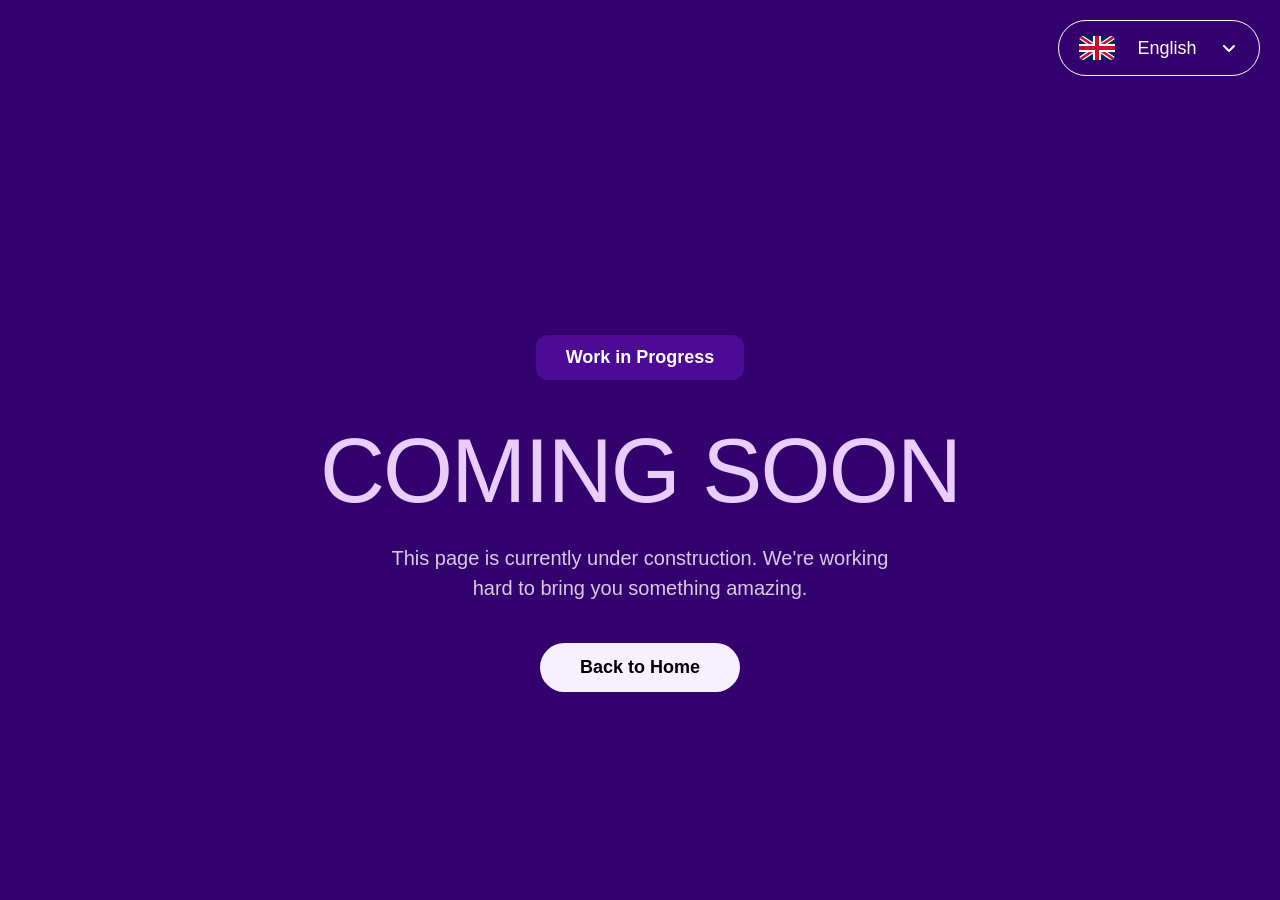
==== commit 231c6fd2: "index is now wip" ====
--- a/index.html
+++ b/index.html
@@ -3,480 +3,199 @@
 <head>
   <meta charset="UTF-8">
   <meta name="viewport" content="width=device-width, initial-scale=1.0">
-  <title>FloraBal - FemTech Vaginal Health Diagnostics</title>
-  <link rel="stylesheet" href="css/styles.css">
-  <link href="https://fonts.googleapis.com/css2?family=Anton&family=Inter:wght@400;500;600;700&family=Poppins:wght@400;600;700&display=swap" rel="stylesheet">
+  <title>FloraBal - Coming Soon</title>
+  <link href="assets/logocorto.png" rel="stylesheet">
+  <style>
+    *, *::before, *::after { margin: 0; padding: 0; box-sizing: border-box; }
+    body {
+      font-family: 'Inter', sans-serif;
+      min-height: 100vh;
+      position: relative;
+      display: flex;
+      flex-direction: column;
+      align-items: center;
+      justify-content: center;
+      background: #34026f;
+      color: #fff;
+      text-align: center;
+      padding: 40px 20px;
+    }
+    .wip-logo {
+      display: flex;
+      align-items: center;
+      justify-content: center;
+      margin-bottom: 60px;
+    }
+
+    .bottom-nav-logo {
+      flex-shrink: 0;
+      display: flex;
+      align-items: center;
+    }
+
+    .bottom-nav-logo-crop {
+      width: 79px;
+      height: 66px;
+      position: relative;
+      overflow: hidden;
+    }
+
+    .bottom-logo-img-crop {
+      position: absolute;
+      width: 815.18%;
+      max-width: none;
+      left: -470.16%;
+      top: -55.4%;
+    }
+    .lang-selector {
+      position: fixed;
+      top: 20px;
+      right: 20px;
+      width: 202px;
+      z-index: 5;
+    }
+    .lang-selector-trigger {
+      display: flex;
+      align-items: center;
+      gap: 8px;
+      width: 100%;
+      border: 1px solid #fff;
+      border-radius: 50px;
+      padding: 12px 20px;
+      height: 56px;
+      cursor: pointer;
+      background: #34026f;
+      color: #fff;
+      font: inherit;
+    }
+    .lang-flag { width: 36px; height: 24px; border-radius: 5px; object-fit: cover; }
+    .lang-text { font-size: 18px; flex: 1; text-align: center; white-space: nowrap; }
+    .lang-caret { width: 20px; height: 20px; transition: transform 0.2s ease; }
+    .lang-selector.is-open .lang-caret { transform: rotate(180deg); }
+    .lang-menu {
+      position: absolute;
+      top: calc(100% + 8px);
+      left: 0;
+      right: 0;
+      border: 1px solid #fff;
+      border-radius: 18px;
+      background: #34026f;
+      padding: 8px;
+      list-style: none;
+      display: none;
+    }
+    .lang-selector.is-open .lang-menu { display: block; }
+    .lang-option {
+      width: 100%;
+      border: none;
+      background: transparent;
+      border-radius: 12px;
+      padding: 8px 10px;
+      display: flex;
+      align-items: center;
+      gap: 10px;
+      cursor: pointer;
+      color: #fff;
+      font: inherit;
+    }
+    .lang-option:hover, .lang-option:focus-visible { background: rgba(255, 255, 255, 0.16); outline: none; }
+    .lang-option-label { font-size: 16px; line-height: 1.2; }
+    h1 {
+      font-family: 'Anton', sans-serif;
+      font-size: clamp(40px, 8vw, 90px);
+      letter-spacing: -1.8px;
+      font-weight: 400;
+      margin-bottom: 20px;
+    }
+    h1 span { color: #E9CDFD; }
+    p {
+      font-size: 20px;
+      font-weight: 500;
+      line-height: 30px;
+      opacity: 0.8;
+      max-width: 500px;
+      margin-bottom: 40px;
+    }
+    .back-btn {
+      display: inline-flex;
+      align-items: center;
+      justify-content: center;
+      padding: 14px 40px;
+      border-radius: 50px;
+      background: #F7F1FF;
+      color: #000;
+      font-family: 'Inter', sans-serif;
+      font-weight: 600;
+      font-size: 18px;
+      text-decoration: none;
+      transition: opacity 0.2s;
+    }
+    .back-btn:hover { opacity: 0.85; }
+    .badge {
+      display: inline-block;
+      background: rgba(112, 23, 210, 0.41);
+      border-radius: 12px;
+      padding: 12px 30px;
+      margin-bottom: 40px;
+    }
+    .badge span {
+      font-family: 'Poppins', sans-serif;
+      font-weight: 700;
+      font-size: 18px;
+    }
+    html[lang="es"] h1 { letter-spacing: -1px; line-height: 1.08; }
+    html[lang="es"] p { line-height: 1.45; }
+    @media (max-width: 768px) {
+      .lang-selector { top: 16px; right: 16px; width: 190px; }
+      .lang-selector-trigger { padding: 10px 14px; height: 52px; }
+      .lang-text { font-size: 16px; }
+    }
+  </style>
 </head>
 <body>
-  <!-- =====================================================
-       HOW TO REPLACE IMAGES:
-       1. Put your image files in the "assets/" folder
-       2. Find the <img> tag you want to change
-       3. Replace the src="..." value with "assets/your-file-name.jpg"
-
-       Example:
-         BEFORE: src="https://www.figma.com/api/mcp/asset/..."
-         AFTER:  src="assets/hero-photo.jpg"
-
-       All replaceable images are marked with "IMAGE:" comments below.
-       ====================================================== -->
-
-  <!-- ===== Header ===== -->
-  <header class="header">
-    <nav class="navbar">
-      <!--
-        LOGO: To replace with your own logo image:
-        1. Save your logo as "assets/logo.png" (recommended ~174x44px, transparent PNG)
-        2. Replace the <img> src below with "assets/logo.png"
-        3. Remove the "logo-img-crop" class and add "logo-img-custom" instead
-      -->
-      <a href="index.html" class="nav-logo">
-        <div class="nav-logo-crop">
-          <!-- IMAGE: Header logo — replace src with "assets/logo.png" and remove the crop wrapper -->
-          <img src="https://www.figma.com/api/mcp/asset/7f78518b-f1ac-4896-90ff-1c907b80309f" alt="FloraBal Logo" class="logo-img-crop">
-        </div>
-      </a>
-      <button type="button" class="menu-toggle" data-menu-toggle aria-label="Open navigation menu" aria-expanded="false" aria-controls="primary-navigation">
-        <span></span>
-        <span></span>
-        <span></span>
-      </button>
-      <div class="nav-actions" id="primary-navigation" data-mobile-drawer>
-        <ul class="nav-links">
-          <li><a href="wip.html" data-i18n="nav.whoWeAre">Who we are</a></li>
-          <li><a href="wip.html" data-i18n="nav.howItWorks">How it works</a></li>
-          <li><a href="contact.html" data-i18n="nav.contact">Contact</a></li>
-          <li><a href="wip.html" data-i18n="nav.blog">Blog</a></li>
-        </ul>
-        <div class="lang-selector" data-lang-selector>
-          <button class="lang-selector-trigger" type="button" data-lang-trigger aria-haspopup="listbox" aria-expanded="false" aria-label="Change language">
-            <img src="" alt="UK flag" class="lang-flag" data-lang-current-flag>
-            <span class="lang-text" data-i18n="lang.current">English</span>
-            <svg class="lang-caret" width="20" height="20" viewBox="0 0 20 20" fill="none">
-              <path d="M5 8L10 13L15 8" stroke="currentColor" stroke-width="2" stroke-linecap="round" stroke-linejoin="round"/>
-            </svg>
-          </button>
-          <ul class="lang-menu" role="listbox" aria-label="Language options">
-            <li><button type="button" class="lang-option" role="option" data-lang-option data-lang="en"><img src="[data-uri]" alt="UK flag" class="lang-flag" data-lang-option-flag data-lang-flag="en"><span class="lang-option-label">English</span></button></li>
-            <li><button type="button" class="lang-option" role="option" data-lang-option data-lang="es"><img src="[data-uri]" alt="Bandera de España" class="lang-flag" data-lang-option-flag data-lang-flag="es"><span class="lang-option-label">Español</span></button></li>
-          </ul>
-        </div>
-      </div>
-    </nav>
-  </header>
-  <div class="mobile-nav-overlay" data-mobile-overlay></div>
-
-  <!-- ===== Hero Section ===== -->
-  <section class="hero">
-    <div class="hero-image-wrapper">
-      <!-- IMAGE: Hero background photo — replace src with "assets/hero.jpg" (recommended ~1400x900px) -->
-      <img src="https://www.figma.com/api/mcp/asset/e7e63121-757c-4fe5-afcf-4523e0bb8a30" alt="FloraBal team" class="hero-image">
-      <div class="hero-overlay"></div>
-      <div class="hero-title-wrapper">
-        <h1 class="hero-title" data-text="FLORABAL">FLORABAL</h1>
-      </div>
+  <div class="lang-selector" data-lang-selector>
+    <button class="lang-selector-trigger" type="button" data-lang-trigger aria-haspopup="listbox" aria-expanded="false" aria-label="Change language">
+      <img src="" alt="UK flag" class="lang-flag" data-lang-current-flag>
+      <span class="lang-text" data-i18n="lang.current">English</span>
+      <svg class="lang-caret" width="20" height="20" viewBox="0 0 20 20" fill="none">
+        <path d="M5 8L10 13L15 8" stroke="currentColor" stroke-width="2" stroke-linecap="round" stroke-linejoin="round"/>
+      </svg>
+    </button>
+    <ul class="lang-menu" role="listbox" aria-label="Language options">
+      <li><button type="button" class="lang-option" role="option" data-lang-option data-lang="en"><img src="[data-uri]" alt="UK flag" class="lang-flag" data-lang-option-flag data-lang-flag="en"><span class="lang-option-label">English</span></button></li>
+      <li><button type="button" class="lang-option" role="option" data-lang-option data-lang="es"><img src="[data-uri]" alt="Bandera de España" class="lang-flag" data-lang-option-flag data-lang-flag="es"><span class="lang-option-label">Español</span></button></li>
+    </ul>
+  </div>
+
+  <a href="index.html" class="wip-logo bottom-nav-logo" aria-label="FloraBal Home">
+    <div class="bottom-nav-logo-crop">
+      <img src="https://www.figma.com/api/mcp/asset/dd02a08c-ef44-49fe-b847-50de80b6694a" alt="FloraBal" class="bottom-logo-img-crop">
     </div>
-  </section>
-
-  <!-- ===== What is FloraBal ===== -->
-  <section id="who-we-are" class="what-is">
-    <div class="what-is-inner">
-      <div class="what-is-image">
-        <!-- IMAGE: "What is FloraBal" section photo — replace src with "assets/what-is.jpg" (recommended ~510x451px) -->
-        <img src="assets/ProductExample.png" alt="Woman with FloraBal">
-      </div>
-      <div class="what-is-content">
-        <h2 class="section-heading">
-          <span class="text-white" data-i18n="whatIs.headingPrefix">WHAT IS</span>
-          <span class="text-lilac" data-i18n="whatIs.headingBrand"> FLORABAL</span><span class="text-white" data-i18n="whatIs.headingSuffix">?</span>
-        </h2>
-        <p class="what-is-text" data-i18n="whatIs.paragraph1">
-          FloraBal is a rapid vaginal health diagnostic kit designed to detect infections quickly, easily, and without the need for a laboratory or clinical visit. It belongs to a new generation of FemTech solutions with the objective of making women's healthcare more accessible, private and user-friendly.
-        </p>
-        <p class="what-is-text" data-i18n="whatIs.paragraph2">
-          Using advanced biomarker detection technology, FloraBal delivers reliable results in minutes, helping users make informed decisions about their health.
-        </p>
-        <div class="what-is-buttons">
-          <a href="wip.html" class="btn btn-light" data-i18n="buttons.howItWorks">How it works</a>
-          <a href="wip.html" class="btn btn-light" data-i18n="buttons.whoWeAre">Who we are</a>
-        </div>
-      </div>
-    </div>
-  </section>
-
-  <!-- ===== The Problem ===== -->
-  <section class="problem">
-    <div class="problem-inner">
-      <h2 class="section-heading problem-heading">
-        <span data-i18n="problem.headingPrefix">THE </span><span class="text-purple" data-i18n="problem.headingMain">PROBLEM</span>
-      </h2>
-      <div class="problem-content">
-        <div class="problem-left">
-          <!-- IMAGE: Mexico map illustration — replace src with "assets/mexico-map.png" (recommended ~520x326px, transparent PNG) -->
-          <img src="https://www.figma.com/api/mcp/asset/177a21dd-252e-421a-aa56-15794533fb72" alt="Mexico map" class="mexico-map">
-        </div>
-        <div class="problem-right">
-          <div class="problem-description">
-            <div class="problem-border"></div>
-            <div class="problem-text-area">
-              <p class="problem-intro" data-i18n="problem.intro">Vaginal infections affect millions of women in Mexico each year, yet the default response is self-medication, not diagnosis.</p>
-              <div class="problem-cards">
-                <div class="problem-card">
-                  <div class="problem-card-icon icon-clock">
-                    <svg width="28" height="28" viewBox="0 0 28 28" fill="none">
-                      <path d="M14 4.667C8.845 4.667 4.667 8.845 4.667 14S8.845 23.333 14 23.333 23.333 19.155 23.333 14 19.155 4.667 14 4.667zm0 16.333A7 7 0 1114 7a7 7 0 010 14zm.583-11.083h-1.75v4.666l4.084 2.45.875-1.433-3.209-1.9V9.917z" fill="#34026f"/>
-                    </svg>
-                  </div>
-                  <h4 data-i18n="problem.card1.title">Delayed care</h4>
-                  <p data-i18n="problem.card1.text">Women wait too long or never seek a proper diagnosis.</p>
-                </div>
-                <div class="problem-card">
-                  <div class="problem-card-icon icon-pill">
-                    <svg width="28" height="28" viewBox="0 0 28 28" fill="none">
-                      <rect x="4" y="4" width="20" height="20" rx="4" fill="#E9CDFD"/>
-                      <path d="M9 14h10M14 9v10" stroke="#34026f" stroke-width="2" stroke-linecap="round"/>
-                    </svg>
-                  </div>
-                  <h4 data-i18n="problem.card2.title">Self-medication</h4>
-                  <p data-i18n="problem.card2.text">Symptoms treated without identifying the actual cause.</p>
-                </div>
-                <div class="problem-card">
-                  <div class="problem-card-icon icon-alert">
-                    <svg width="28" height="28" viewBox="0 0 28 28" fill="none">
-                      <path d="M14 4.667C8.845 4.667 4.667 8.845 4.667 14S8.845 23.333 14 23.333 23.333 19.155 23.333 14 19.155 4.667 14 4.667zm0 16.333A7 7 0 1114 7a7 7 0 010 14zm-.583-3.5h1.166v1.167h-1.166V17.5zm0-7h1.166v5.833h-1.166V10.5z" fill="#34026f"/>
-                    </svg>
-                  </div>
-                  <h4 data-i18n="problem.card3.title">Wrong treatment</h4>
-                  <p data-i18n="problem.card3.text">Misdiagnosis leads to recurring infections and complications.</p>
-                </div>
-              </div>
-              <div class="problem-callout">
-                <p data-i18n="problem.callout">This cycle drives up complications, including elevated STI risk and pregnancy issues while adding costs that could be avoided with a timely, accurate diagnosis.</p>
-              </div>
-            </div>
-          </div>
-        </div>
-      </div>
-    </div>
-  </section>
-
-  <!-- ===== Our Solution ===== -->
-  <section id="how-it-works" class="solution">
-    <div class="solution-inner">
-      <div class="solution-left">
-        <h2 class="section-heading">
-          <span class="text-white" data-i18n="solution.headingPrefix">OUR </span><span class="text-lilac" data-i18n="solution.headingMain">SOLUTION</span>
-        </h2>
-        <div class="solution-badges">
-          <div class="badge">
-            <span class="badge-value" data-i18n="solution.badge1.value">15 min</span>
-            <span class="badge-label" data-i18n="solution.badge1.label">RESULTS</span>
-          </div>
-          <div class="badge">
-            <span class="badge-value" data-i18n="solution.badge2.value">No lab</span>
-            <span class="badge-label" data-i18n="solution.badge2.label">NEEDED</span>
-          </div>
-                    <div class="badge">
-                                <span class="badge-value" data-i18n="solution.badge3.value">Self-use</span>
-                                            <span class="badge-label" data-i18n="solution.badge3.label">AT HOME</span>
-                                                      </div>
-                                                              </div>
-                                                                      <p class="solution-text" data-i18n-html="solution.paragraph1">
-                                                                                FloraBal uses a <strong>lateral flow immunoassay,</strong> the same technology behind pregnancy tests, to detect biomarkers like sialidase, an enzyme linked to bacterial vaginosis.
-        </p>
-        <p class="solution-text" data-i18n="solution.paragraph2">
-          Designed for self-sampling, it delivers accurate results in ~15 minutes with no laboratory processing required. Biochemical precision, built for everyday use.
-        </p>
-        <a href="wip.html" class="btn btn-light" data-i18n="buttons.learnMore">Learn more</a>
-      </div>
-      <div class="solution-right">
-        <!-- IMAGE: Solution section photo — replace src with "assets/solution.jpg" (recommended ~510x451px) -->
-        <img src="assets/SciencePhoto2.jpeg" alt="FloraBal product" class="solution-image">
-      </div>
-    </div>
-  </section>
-
-  <!-- ===== Why FloraBal ===== -->
-  <section class="why-florabal">
-    <div class="why-inner">
-      <h2 class="section-heading why-heading">
-        <span data-i18n="why.headingPrefix">WHY </span><span class="text-purple" data-i18n="why.headingBrand">FLORABAL</span><span data-i18n="why.headingSuffix">?</span>
-      </h2>
-      <p class="why-subtitle" data-i18n="why.subtitle">A solution built from ground up for the women who need it most. Fast, accurate, and designed for real life</p>
-      <div class="why-cards">
-        <div class="why-card">
-          <div class="why-card-icon">
-            <svg width="52" height="52" viewBox="0 0 52 52" fill="none">
-              <path d="M26 8c-7.2 0-13 5.8-13 13 0 6.4 4.6 11.8 10.8 12.8V39h-4.2a2 2 0 100 4h4.2v3a2 2 0 104 0v-3H32a2 2 0 100-4h-4.2v-5.2C34.4 32.8 39 27.4 39 21c0-7.2-5.8-13-13-13zm0 4c5 0 9 4 9 9s-4 9-9 9-9-4-9-9 4-9 9-9z" fill="#34026f"/>
-            </svg>
-          </div>
-          <h3 data-i18n="why.card1.title">100% women-led team</h3>
-          <p data-i18n="why.card1.text">Built by women in biotech and health innovation with firsthand understanding of the problem we're solving</p>
-        </div>
-        <div class="why-card">
-          <div class="why-card-icon">
-            <svg width="52" height="52" viewBox="0 0 52 52" fill="none">
-              <path d="M26 8C16.06 8 8 16.06 8 26s8.06 18 18 18 18-8.06 18-18S35.94 8 26 8zm0 32c-7.73 0-14-6.27-14-14s6.27-14 14-14 14 6.27 14 14-6.27 14-14 14zm1-22h-3v9.2l7.2 4.3 1.5-2.5-5.7-3.3V18z" fill="#34026f"/>
-            </svg>
-          </div>
-          <h3 data-i18n="why.card2.title">Fast, affordable & accessible</h3>
-          <p data-i18n="why.card2.text">Results in 15 minutes at a fraction of the cost. No clinic visit, no lab, no waiting days for answers.</p>
-        </div>
-        <div class="why-card">
-          <div class="why-card-icon">
-            <svg width="52" height="52" viewBox="0 0 52 52" fill="none">
-              <path d="M26 6C14.95 6 6 14.95 6 26s8.95 20 20 20 20-8.95 20-20S37.05 6 26 6zm0 36c-8.84 0-16-7.16-16-16S17.16 10 26 10s16 7.16 16 16-7.16 16-16 16zm-1.7-7.8l-7.4-7.4 2.8-2.8 4.6 4.6 8.2-8.2 2.8 2.8-11 11z" fill="#34026f"/>
-            </svg>
-          </div>
-          <h3 data-i18n="why.card3.title">Designed for real-world impact</h3>
-          <p data-i18n="why.card3.text">Targeted at underserved and high-need communities where access to traditional diagnostics is limited</p>
-        </div>
-      </div>
-    </div>
-  </section>
-
-  <!-- ===== Testimonies & Partners ===== -->
-  <!--
-  <section class="testimonies">
-    <div class="testimonies-inner">
-      <h2 class="section-heading testimonies-heading">
-        <span data-i18n="testimonies.headingPrefix">TESTIMONIES & </span><span class="text-purple" data-i18n="testimonies.headingMain">PARTNERS</span>
-      </h2>
-      <div class="testimonial-cards">
-        <div class="testimonial-card">
-          <div class="testimonial-header">
-            [IMAGE: Testimonial avatar 1 — replace src with "assets/avatar-1.jpg" (recommended 70x70px, square)]
-            <img src="https://www.figma.com/api/mcp/asset/9bbbc492-7c27-498e-abf9-5b3d4dbd0f7d" alt="Avatar" class="testimonial-avatar">
-            <div class="testimonial-info">
-              <h4 data-i18n="testimonies.card1.name">Lorem ipsum</h4>
-              <p data-i18n="testimonies.card1.role">Lorem ipsum dolor sit amet</p>
-            </div>
-          </div>
-          <div class="testimonial-quote-icon">
-            [IMAGE: Quote icon — replace src with "assets/quote-icon.png" if desired]
-            <img src="https://www.figma.com/api/mcp/asset/a709aac0-23e5-418b-82ff-71d4adf0f937" alt="Quote">
-          </div>
-          <p class="testimonial-text" data-i18n="testimonies.card1.quote">"Lorem ipsum dolor sit amet consectetur adipiscing, elit morbi imperdiet, Lorem ipsum dolor sit amet consectetur adipiscing, elit morbi imperdiet"</p>
-        </div>
-        <div class="testimonial-card">
-          <div class="testimonial-header">
-            [IMAGE: Testimonial avatar 2 — replace src with "assets/avatar-2.jpg" (recommended 70x70px, square)]
-            <img src="https://www.figma.com/api/mcp/asset/9bbbc492-7c27-498e-abf9-5b3d4dbd0f7d" alt="Avatar" class="testimonial-avatar">
-            <div class="testimonial-info">
-              <h4 data-i18n="testimonies.card2.name">Lorem ipsum</h4>
-              <p data-i18n="testimonies.card2.role">Lorem ipsum dolor sit amet</p>
-            </div>
-          </div>
-          <div class="testimonial-quote-icon">
-            <img src="https://www.figma.com/api/mcp/asset/a709aac0-23e5-418b-82ff-71d4adf0f937" alt="Quote">
-          </div>
-          <p class="testimonial-text" data-i18n="testimonies.card2.quote">"Lorem ipsum dolor sit amet consectetur adipiscing, elit morbi imperdiet, Lorem ipsum dolor sit amet consectetur adipiscing, elit morbi imperdiet"</p>
-        </div>
-        <div class="testimonial-card">
-          <div class="testimonial-header">
-            [IMAGE: Testimonial avatar 3 — replace src with "assets/avatar-3.jpg" (recommended 70x70px, square)]
-            <img src="https://www.figma.com/api/mcp/asset/9bbbc492-7c27-498e-abf9-5b3d4dbd0f7d" alt="Avatar" class="testimonial-avatar">
-            <div class="testimonial-info">
-              <h4 data-i18n="testimonies.card3.name">Lorem ipsum</h4>
-              <p data-i18n="testimonies.card3.role">Lorem ipsum dolor sit amet</p>
-            </div>
-          </div>
-          <div class="testimonial-quote-icon">
-            <img src="https://www.figma.com/api/mcp/asset/a709aac0-23e5-418b-82ff-71d4adf0f937" alt="Quote">
-          </div>
-          <p class="testimonial-text" data-i18n="testimonies.card3.quote">"Lorem ipsum dolor sit amet consectetur adipiscing, elit morbi imperdiet, Lorem ipsum dolor sit amet consectetur adipiscing, elit morbi imperdiet"</p>
-        </div>
-      </div>
-    </div>
-  </section>
-  -->
-
-  <!-- ===== Footer / Contact Section ===== -->
-  <!--
-    Footer layout: Dark purple flat background covers the full area.
-    A large white ellipse sits on top half, creating a crescent-moon transition.
-    Text + button sit on the white ellipse area, social icons on the purple area.
-  -->
-  <footer class="footer-section">
-    <!-- White ellipse crescent overlapping the top -->
-    <div class="footer-white-ellipse"></div>
-    <!-- Content on top of everything -->
-    <div class="footer-content">
-      <div class="footer-top-content">
-        <h2 class="footer-heading" data-i18n="footer.heading">Interested? Contact Us!</h2>
-        <p class="footer-subtext" data-i18n="footer.subtext">Florabal. FemTech. Intimate Health.</p>
-      </div>
-      <div class="footer-bottom-content">
-        <a href="contact.html" class="btn-contact" data-i18n="buttons.contactUs">Contact Us</a>
-        <div class="social-icons">
-          <!-- IMAGE: Social icon — Facebook. Replace src with "assets/facebook.png" -->
-          <a href="wip.html" class="social-link" aria-label="Facebook">
-            <img src="https://www.figma.com/api/mcp/asset/e11e60f7-cea5-4b89-84c3-7c060d183990" alt="Facebook">
-          </a>
-          <!-- IMAGE: Social icon — Instagram. Replace src with "assets/instagram.png" -->
-          <a href="wip.html" class="social-link" aria-label="Instagram">
-            <img src="https://www.figma.com/api/mcp/asset/6de7e89c-67b3-40a7-8d57-e73ece543006" alt="Instagram">
-          </a>
-          <!-- IMAGE: Social icon — LinkedIn. Replace src with "assets/linkedin.png" -->
-          <a href="wip.html" class="social-link" aria-label="LinkedIn">
-            <svg width="24" height="24" viewBox="0 0 24 24" fill="none" aria-hidden="true">
-              <path d="M5.3 8.6a1.9 1.9 0 1 1 0-3.8 1.9 1.9 0 0 1 0 3.8ZM3.8 20V9.8h3V20h-3Zm4.9 0V9.8h2.9v1.4h.1c.4-.8 1.4-1.6 2.8-1.6 3 0 3.5 2 3.5 4.5V20h-3v-5.1c0-1.2 0-2.8-1.7-2.8s-2 1.3-2 2.7V20h-2.9Z"/>
-            </svg>
-          </a>
-        </div>
-      </div>
-    </div>
-
-    <!-- ===== Bottom Nav (inside footer so it sits on the purple bg) ===== -->
-    <nav class="bottom-nav">
-      <div class="bottom-nav-inner">
-        <!-- IMAGE: Bottom nav logo (flower icon only) — replace src with "assets/logo-icon.png" -->
-        <a href="index.html" class="bottom-nav-logo">
-          <div class="bottom-nav-logo-crop">
-            <img src="assets/logocorto.png" alt="FloraBal" class="bottom-logo-img-crop">
-          </div>
-        </a>
-        <ul class="bottom-nav-links">
-          <li><a href="wip.html" data-i18n="nav.whoWeAre">Who we are</a></li>
-          <li><a href="wip.html" data-i18n="nav.howItWorks">How it works</a></li>
-          <li><a href="contact.html" data-i18n="nav.contact">Contact</a></li>
-          <li><a href="wip.html" data-i18n="nav.blog">Blog</a></li>
-        </ul>
-        <div class="lang-selector lang-selector-dark" data-lang-selector>
-          <button class="lang-selector-trigger" type="button" data-lang-trigger aria-haspopup="listbox" aria-expanded="false" aria-label="Change language">
-            <img src="" alt="UK flag" class="lang-flag" data-lang-current-flag>
-            <span class="lang-text" data-i18n="lang.current">English</span>
-            <svg class="lang-caret" width="20" height="20" viewBox="0 0 20 20" fill="none">
-              <path d="M5 8L10 13L15 8" stroke="currentColor" stroke-width="2" stroke-linecap="round" stroke-linejoin="round"/>
-            </svg>
-          </button>
-          <ul class="lang-menu" role="listbox" aria-label="Language options">
-            <li><button type="button" class="lang-option" role="option" data-lang-option data-lang="en"><img src="[data-uri]" alt="UK flag" class="lang-flag" data-lang-option-flag data-lang-flag="en"><span class="lang-option-label">English</span></button></li>
-            <li><button type="button" class="lang-option" role="option" data-lang-option data-lang="es"><img src="[data-uri]" alt="Bandera de España" class="lang-flag" data-lang-option-flag data-lang-flag="es"><span class="lang-option-label">Español</span></button></li>
-          </ul>
-        </div>
-      </div>
-    </nav>
-  </footer>
+  </a>
+
+  <div class="badge"><span data-i18n="wip.badge">Work in Progress</span></div>
+
+  <h1><span data-i18n="wip.coming">COMING</span> <span data-i18n="wip.soon">SOON</span></h1>
+  <p data-i18n="wip.description">This page is currently under construction. We're working hard to bring you something amazing.</p>
+
+  <a href="index.html" class="back-btn" data-i18n="wip.backHome">Back to Home</a>
   <script>
     const translations = {
       en: {
         'lang.current': 'English',
-        'nav.whoWeAre': 'Who we are',
-        'nav.howItWorks': 'How it works',
-        'nav.kitFloraBal': 'KitFloraBal',
-        'nav.blog': 'Blog',
-        'whatIs.headingPrefix': 'WHAT IS',
-        'whatIs.headingBrand': ' FLORABAL',
-        'whatIs.headingSuffix': '?',
-        'whatIs.paragraph1': "FloraBal is a rapid vaginal health diagnostic kit designed to detect infections quickly, easily, and without the need for a laboratory or clinical visit. It belongs to a new generation of FemTech solutions with the objective of making women's healthcare more accessible, private and user-friendly.",
-        'whatIs.paragraph2': 'Using advanced biomarker detection technology, FloraBal delivers reliable results in minutes, helping users make informed decisions about their health.',
-        'buttons.howItWorks': 'How it works',
-        'buttons.whoWeAre': 'Who we are',
-        'problem.headingPrefix': 'THE ',
-        'problem.headingMain': 'PROBLEM',
-        'problem.intro': 'Vaginal infections affect millions of women in Mexico each year, yet the default response is self-medication, not diagnosis.',
-        'problem.card1.title': 'Delayed care',
-        'problem.card1.text': 'Women wait too long or never seek a proper diagnosis.',
-        'problem.card2.title': 'Self-medication',
-        'problem.card2.text': 'Symptoms treated without identifying the actual cause.',
-        'problem.card3.title': 'Wrong treatment',
-        'problem.card3.text': 'Misdiagnosis leads to recurring infections and complications.',
-        'problem.callout': 'This cycle drives up complications, including elevated STI risk and pregnancy issues while adding costs that could be avoided with a timely, accurate diagnosis.',
-        'solution.headingPrefix': 'OUR ',
-        'solution.headingMain': 'SOLUTION',
-        'solution.badge1.value': '15 min',
-        'solution.badge1.label': 'RESULTS',
-        'solution.badge2.value': 'No lab',
-        'solution.badge2.label': 'NEEDED',
-        'solution.badge3.value': 'Self-use',
-        'solution.badge3.label': 'AT HOME',
-        'solution.paragraph1': 'FloraBal uses a <strong>lateral flow immunoassay,</strong> the same technology behind pregnancy tests, to detect biomarkers like sialidase, an enzyme linked to bacterial vaginosis.',
-        'solution.paragraph2': 'Designed for self-sampling, it delivers accurate results in ~15 minutes with no laboratory processing required. Biochemical precision, built for everyday use.',
-        'buttons.learnMore': 'Learn more',
-        'why.headingPrefix': 'WHY ',
-        'why.headingBrand': 'FLORABAL',
-        'why.headingSuffix': '?',
-        'why.subtitle': 'A solution built from ground up for the women who need it most. Fast, accurate, and designed for real life',
-        'why.card1.title': '100% women-led team',
-        'why.card1.text': "Built by women in biotech and health innovation with firsthand understanding of the problem we're solving",
-        'why.card2.title': 'Fast, affordable & accessible',
-        'why.card2.text': 'Results in 15 minutes at a fraction of the cost. No clinic visit, no lab, no waiting days for answers.',
-        'why.card3.title': 'Designed for real-world impact',
-        'why.card3.text': 'Targeted at underserved and high-need communities where access to traditional diagnostics is limited',
-        'testimonies.headingPrefix': 'TESTIMONIES & ',
-        'testimonies.headingMain': 'PARTNERS',
-        'testimonies.card1.name': 'Ana R.',
-        'testimonies.card1.role': 'Pilot user in Mexico',
-        'testimonies.card1.quote': '"I got clear results in minutes and avoided self-medicating again."',
-        'testimonies.card2.name': 'Dr. López',
-        'testimonies.card2.role': 'Community health ally',
-        'testimonies.card2.quote': '"Tools like FloraBal can reduce delays and improve treatment decisions."',
-        'testimonies.card3.name': 'Mariana P.',
-        'testimonies.card3.role': 'University student',
-        'testimonies.card3.quote': '"Private, easy to use, and much less stressful than waiting for lab appointments."',
-        'footer.heading': 'Interested? Contact Us!',
-        'footer.subtext': 'Florabal. FemTech. Intimate Health.',
-        'buttons.contactUs': 'Contact Us'
+        'wip.badge': 'Work in Progress',
+        'wip.coming': 'COMING',
+        'wip.soon': 'SOON',
+        'wip.description': "This page is currently under construction. We're working hard to bring you something amazing.",
+        'wip.backHome': 'Back to Home'
       },
       es: {
         'lang.current': 'Español',
-        'nav.whoWeAre': 'Quiénes somos',
-        'nav.howItWorks': 'Cómo funciona',
-        'nav.kitFloraBal': 'KitFloraBal',
-        'nav.blog': 'Blog',
-        'whatIs.headingPrefix': '¿QUÉ ES',
-        'whatIs.headingBrand': ' FLORABAL',
-        'whatIs.headingSuffix': '?',
-        'whatIs.paragraph1': 'FloraBal es un kit rápido de diagnóstico de salud vaginal diseñado para detectar infecciones de forma rápida, sencilla y sin necesidad de laboratorio ni visita clínica. Pertenece a una nueva generación de soluciones FemTech con el objetivo de hacer la salud de la mujer más accesible, privada y fácil de usar.',
-        'whatIs.paragraph2': 'Usando tecnología avanzada de detección de biomarcadores, FloraBal ofrece resultados confiables en minutos, ayudando a tomar decisiones informadas sobre la salud.',
-        'buttons.howItWorks': 'Cómo funciona',
-        'buttons.whoWeAre': 'Quiénes somos',
-        'problem.headingPrefix': 'EL ',
-        'problem.headingMain': 'PROBLEMA',
-        'problem.intro': 'Las infecciones vaginales afectan a millones de mujeres en México cada año, pero la respuesta por defecto suele ser la automedicación, no el diagnóstico.',
-        'problem.card1.title': 'Atención tardía',
-        'problem.card1.text': 'Las mujeres esperan demasiado o nunca buscan un diagnóstico adecuado.',
-        'problem.card2.title': 'Automedicación',
-        'problem.card2.text': 'Se tratan síntomas sin identificar la causa real.',
-        'problem.card3.title': 'Tratamiento incorrecto',
-        'problem.card3.text': 'Un mal diagnóstico provoca infecciones recurrentes y complicaciones.',
-        'problem.callout': 'Este ciclo aumenta las complicaciones, incluido un mayor riesgo de ITS y problemas en el embarazo, además de costos evitables con un diagnóstico oportuno y preciso.',
-        'solution.headingPrefix': 'NUESTRA ',
-        'solution.headingMain': 'SOLUCIÓN',
-        'solution.badge1.value': '15 min',
-        'solution.badge1.label': 'RESULTADOS',
-        'solution.badge2.value': 'Sin lab',
-        'solution.badge2.label': 'NECESARIO',
-        'solution.badge3.value': 'Autouso',
-        'solution.badge3.label': 'EN CASA',
-        'solution.paragraph1': 'FloraBal utiliza un <strong>inmunoensayo de flujo lateral,</strong> la misma tecnología de las pruebas de embarazo, para detectar biomarcadores como la sialidasa, una enzima asociada a la vaginosis bacteriana.',
-        'solution.paragraph2': 'Diseñado para autotoma, entrega resultados precisos en ~15 minutos sin procesamiento de laboratorio. Precisión bioquímica, pensada para el día a día.',
-        'buttons.learnMore': 'Conoce más',
-        'why.headingPrefix': '¿POR QUÉ ',
-        'why.headingBrand': 'FLORABAL',
-        'why.headingSuffix': '?',
-        'why.subtitle': 'Una solución creada desde cero para las mujeres que más la necesitan. Rápida, precisa y diseñada para la vida real.',
-        'why.card1.title': 'Equipo 100% liderado por mujeres',
-        'why.card1.text': 'Creado por mujeres en biotecnología e innovación en salud con comprensión directa del problema que resolvemos.',
-        'why.card2.title': 'Rápido, accesible y asequible',
-        'why.card2.text': 'Resultados en 15 minutos por una fracción del costo. Sin clínica, sin laboratorio, sin esperar días por respuestas.',
-        'why.card3.title': 'Diseñado para impacto real',
-        'why.card3.text': 'Enfocado en comunidades con alta necesidad y poco acceso a diagnósticos tradicionales.',
-        'testimonies.headingPrefix': 'TESTIMONIOS Y ',
-        'testimonies.headingMain': 'ALIADOS',
-        'testimonies.card1.name': 'Ana R.',
-        'testimonies.card1.role': 'Usuaria piloto en México',
-        'testimonies.card1.quote': '"Obtuve resultados claros en minutos y dejé de automedicarme."',
-        'testimonies.card2.name': 'Dra. López',
-        'testimonies.card2.role': 'Aliada de salud comunitaria',
-        'testimonies.card2.quote': '"Herramientas como FloraBal pueden reducir retrasos y mejorar decisiones de tratamiento."',
-        'testimonies.card3.name': 'Mariana P.',
-        'testimonies.card3.role': 'Estudiante universitaria',
-        'testimonies.card3.quote': '"Privado, fácil de usar y mucho menos estresante que esperar citas de laboratorio."',
-        'footer.heading': '¿Interesada? ¡Contáctanos!',
-        'footer.subtext': 'Florabal. FemTech. Salud íntima.',
-        'buttons.contactUs': 'Contáctanos'
+        'wip.badge': 'Trabajo en Progreso',
+        'wip.coming': 'PRÓXIMAMENTE',
+        'wip.soon': '',
+        'wip.description': 'Esta página está en construcción. Estamos trabajando para traerte algo increíble muy pronto.',
+        'wip.backHome': 'Volver al inicio'
       }
     };
 
@@ -488,29 +207,18 @@
     const selectorElements = document.querySelectorAll('[data-lang-selector]');
     const optionFlagElements = document.querySelectorAll('[data-lang-option-flag]');
     const storageKey = 'florabal-language';
-    const menuToggle = document.querySelector('[data-menu-toggle]');
-    const mobileDrawer = document.querySelector('[data-mobile-drawer]');
-    const mobileOverlay = document.querySelector('[data-mobile-overlay]');
-    const mobileMenuLinks = document.querySelectorAll('.nav-links a');
-    const heroTitle = document.querySelector('.hero-title');
 
     function applyLanguage(language) {
       const selectedLanguage = translations[language] ? language : 'en';
       const languageMap = translations[selectedLanguage];
 
       document.documentElement.lang = selectedLanguage;
+      document.title = selectedLanguage === 'es' ? 'FloraBal - Próximamente' : 'FloraBal - Coming Soon';
 
       document.querySelectorAll('[data-i18n]').forEach((element) => {
         const key = element.getAttribute('data-i18n');
-        if (languageMap[key]) {
+        if (languageMap[key] !== undefined) {
           element.textContent = languageMap[key];
-        }
-      });
-
-      document.querySelectorAll('[data-i18n-html]').forEach((element) => {
-        const key = element.getAttribute('data-i18n-html');
-        if (languageMap[key]) {
-          element.innerHTML = languageMap[key];
         }
       });
 
@@ -542,26 +250,6 @@
           trigger.setAttribute('aria-expanded', 'false');
         }
       });
-    }
-
-    function closeMobileNavigation() {
-      document.body.classList.remove('nav-open');
-      if (menuToggle) {
-        menuToggle.setAttribute('aria-expanded', 'false');
-        menuToggle.setAttribute('aria-label', 'Open navigation menu');
-      }
-    }
-
-    function toggleMobileNavigation() {
-      const willOpen = !document.body.classList.contains('nav-open');
-      document.body.classList.toggle('nav-open', willOpen);
-      if (menuToggle) {
-        menuToggle.setAttribute('aria-expanded', String(willOpen));
-        menuToggle.setAttribute('aria-label', willOpen ? 'Close navigation menu' : 'Open navigation menu');
-      }
-      if (!willOpen) {
-        closeAllMenus();
-      }
     }
 
     selectorElements.forEach((selector) => {
@@ -591,49 +279,12 @@
       });
     });
 
-    menuToggle?.addEventListener('click', (event) => {
-      event.stopPropagation();
-      toggleMobileNavigation();
-    });
-
-    mobileDrawer?.addEventListener('click', (event) => {
-      event.stopPropagation();
-    });
-
-    mobileOverlay?.addEventListener('click', closeMobileNavigation);
-
-    mobileMenuLinks.forEach((link) => {
-      link.addEventListener('click', closeMobileNavigation);
-    });
-
     document.addEventListener('click', closeAllMenus);
     document.addEventListener('keydown', (event) => {
       if (event.key === 'Escape') {
-        closeMobileNavigation();
         closeAllMenus();
       }
     });
-
-    window.addEventListener('resize', () => {
-      if (window.innerWidth > 768) {
-        closeMobileNavigation();
-      }
-    });
-
-    if (heroTitle) {
-      heroTitle.addEventListener('mousemove', (event) => {
-        const rect = heroTitle.getBoundingClientRect();
-        const xPercent = ((event.clientX - rect.left) / rect.width) * 100;
-        const yPercent = ((event.clientY - rect.top) / rect.height) * 100;
-        heroTitle.style.setProperty('--glow-x', `${xPercent}%`);
-        heroTitle.style.setProperty('--glow-y', `${yPercent}%`);
-      });
-
-      heroTitle.addEventListener('mouseleave', () => {
-        heroTitle.style.setProperty('--glow-x', '50%');
-        heroTitle.style.setProperty('--glow-y', '50%');
-      });
-    }
 
     hydrateLanguageOptionFlags();
     applyLanguage(localStorage.getItem(storageKey) || 'en');
